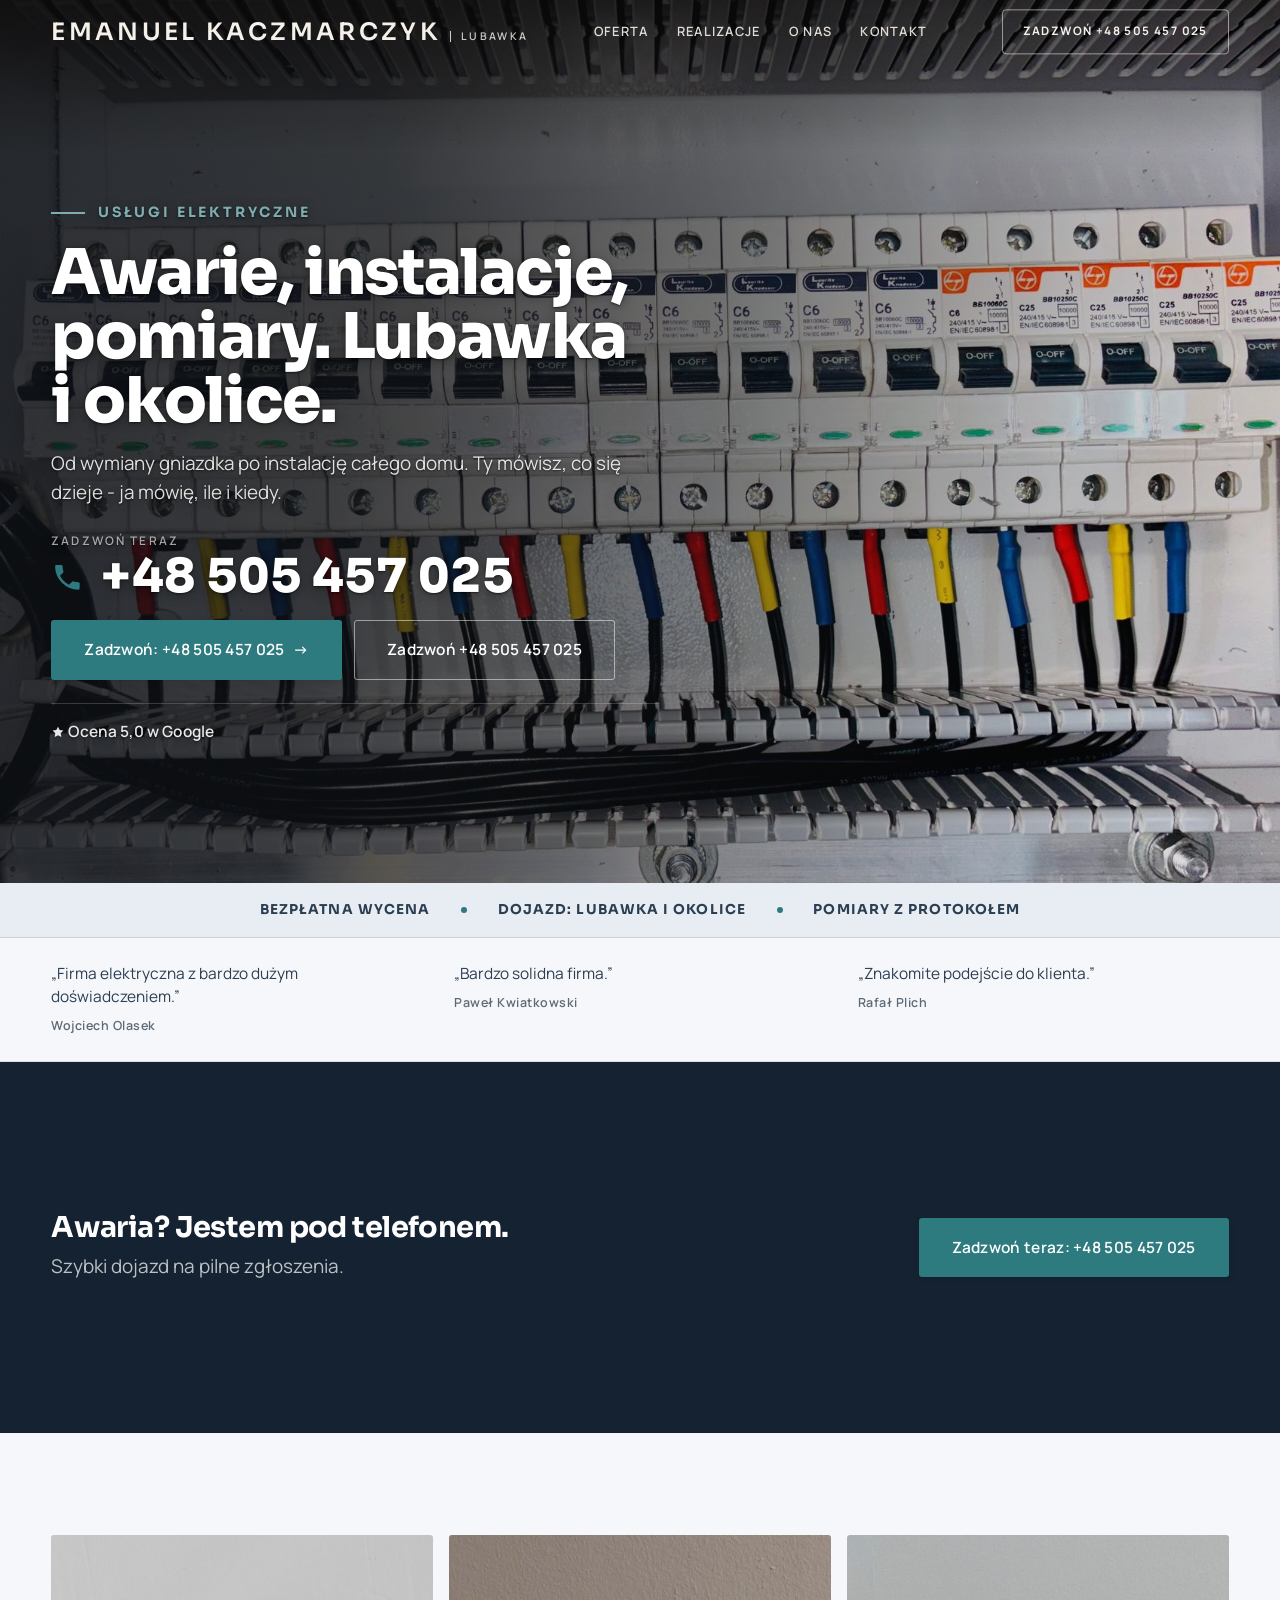
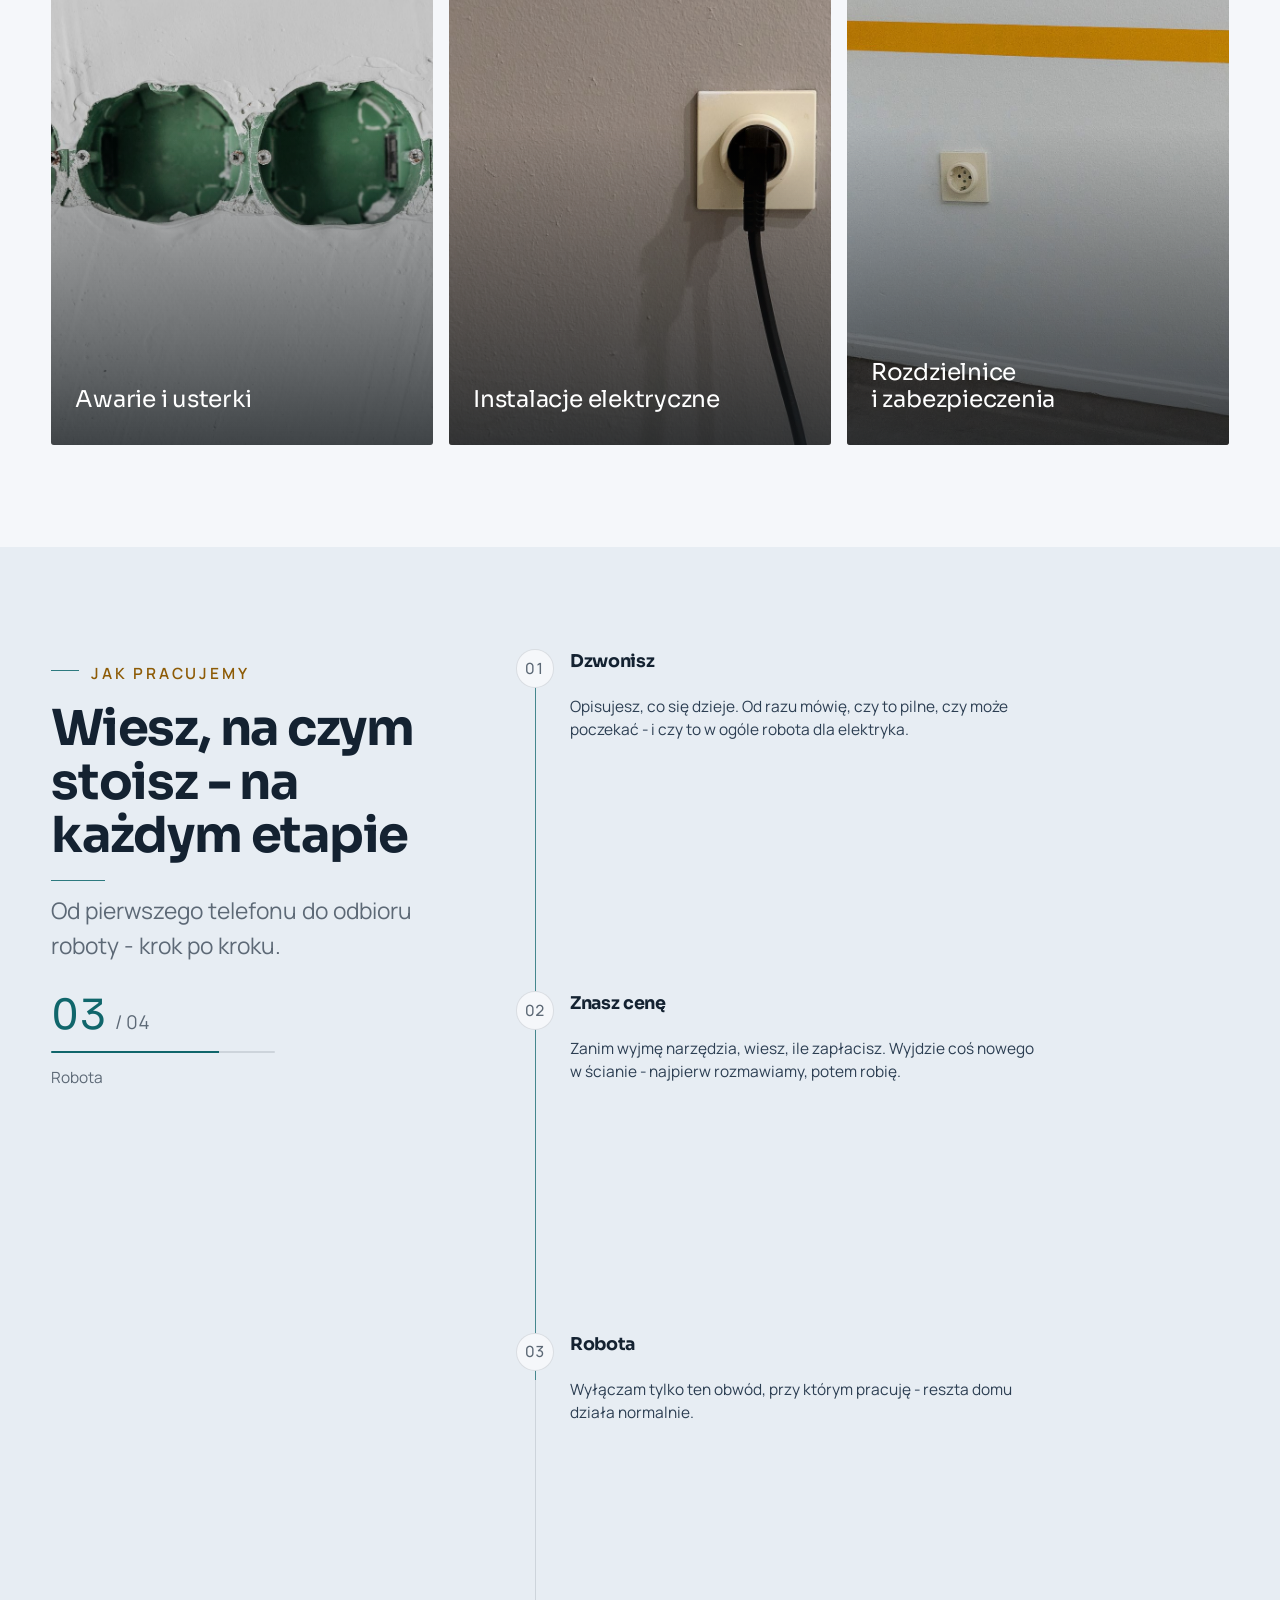
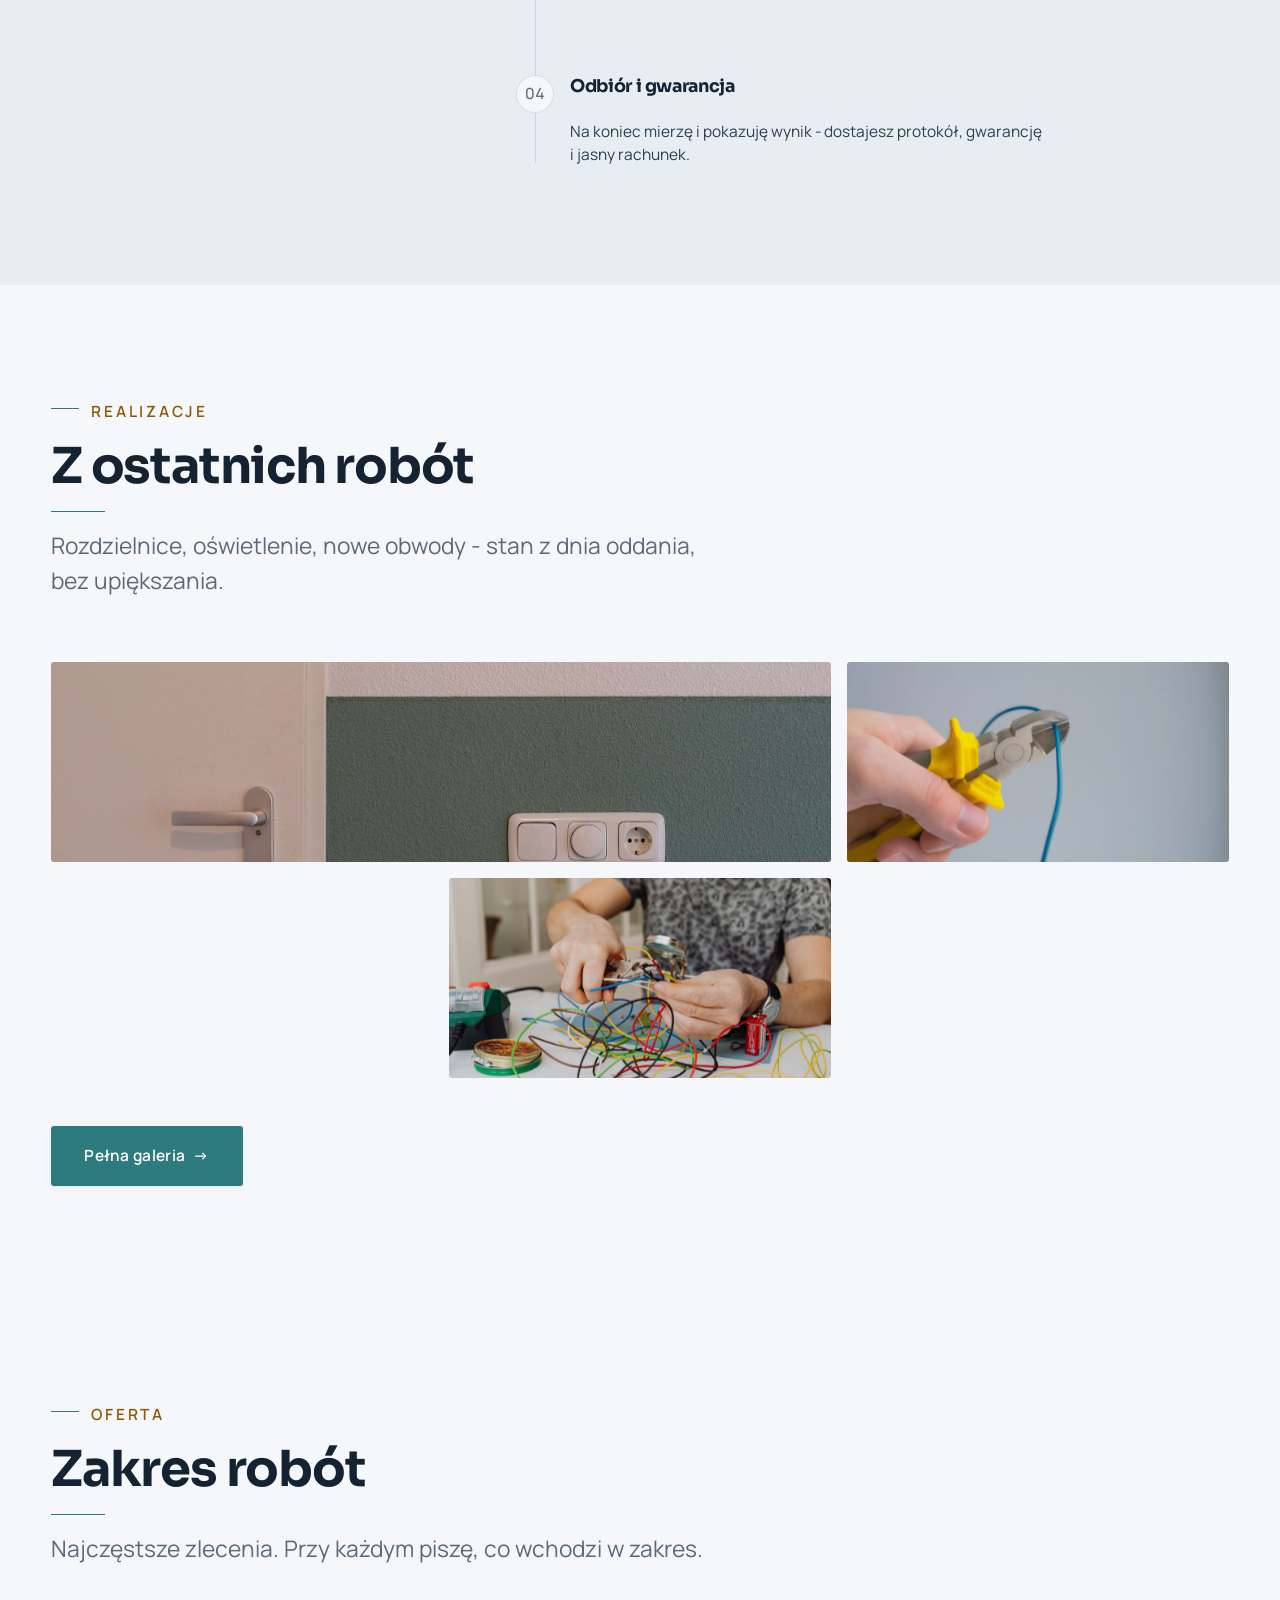
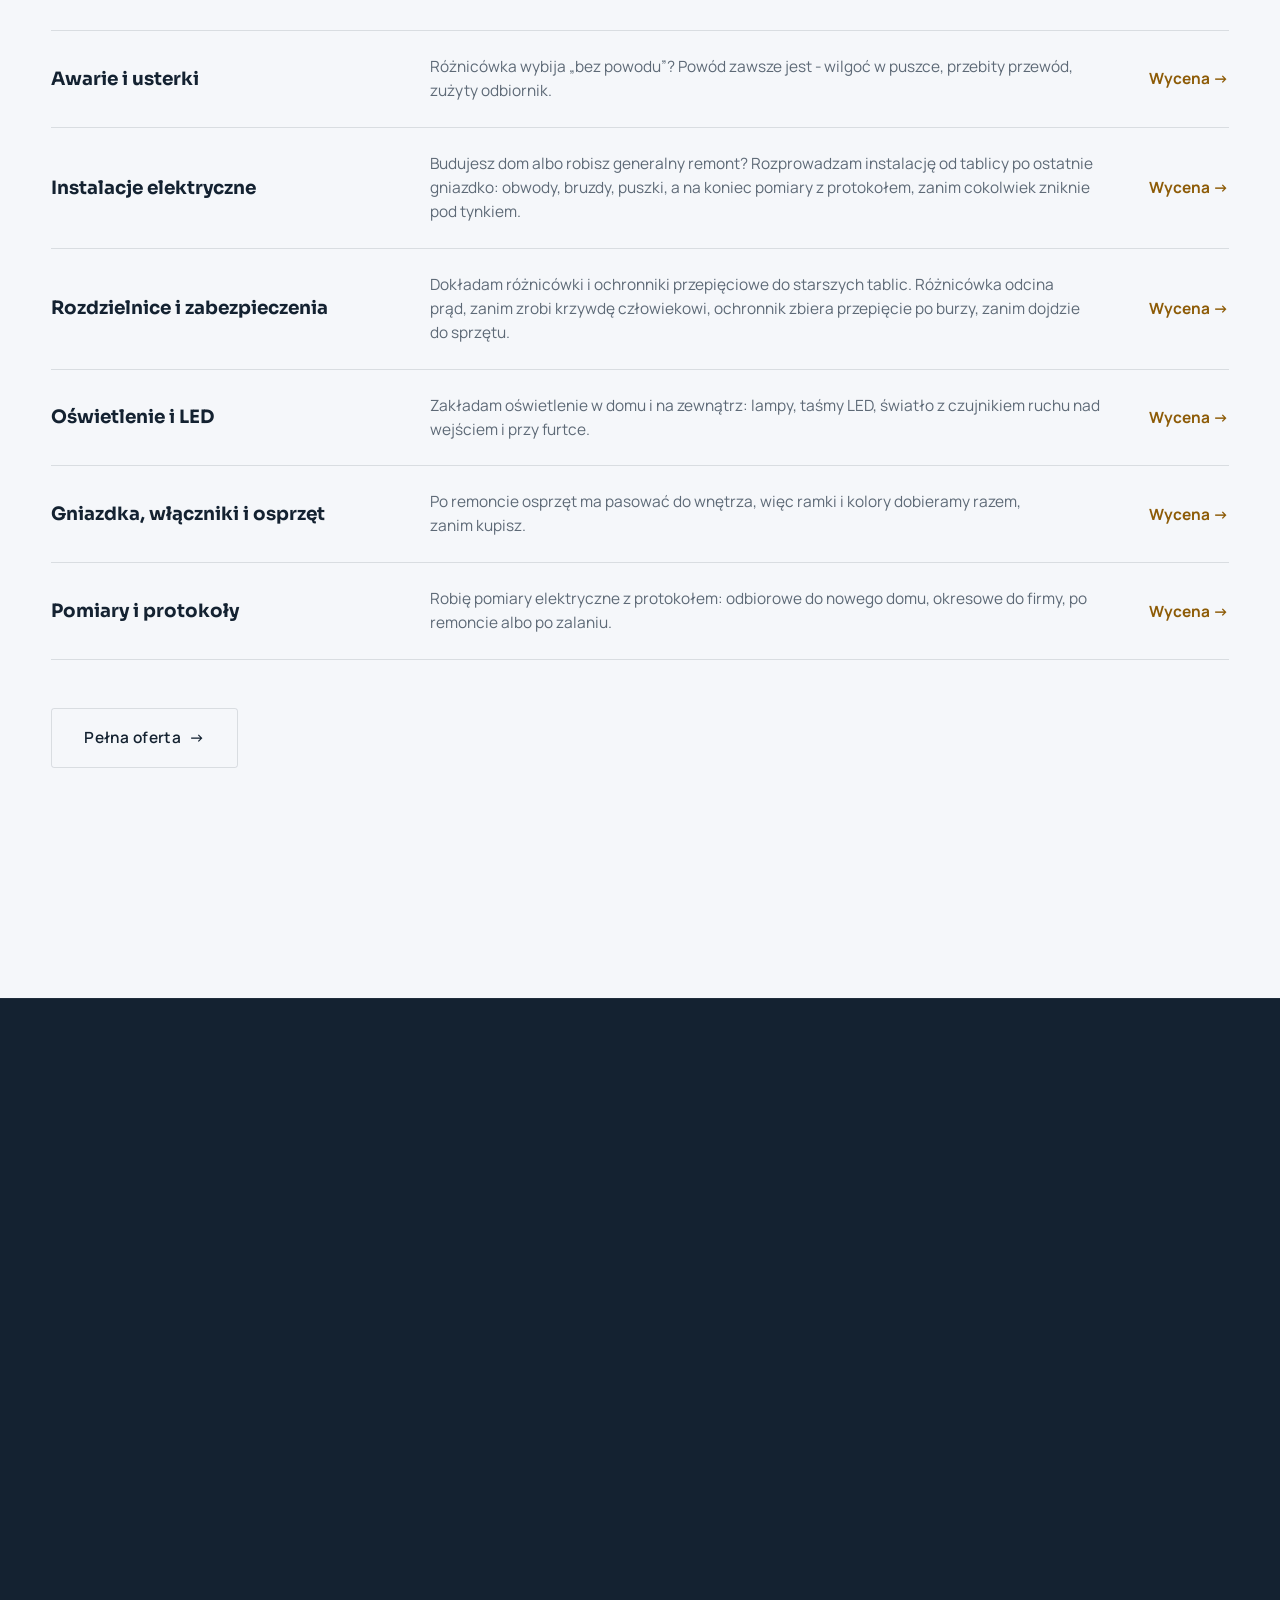
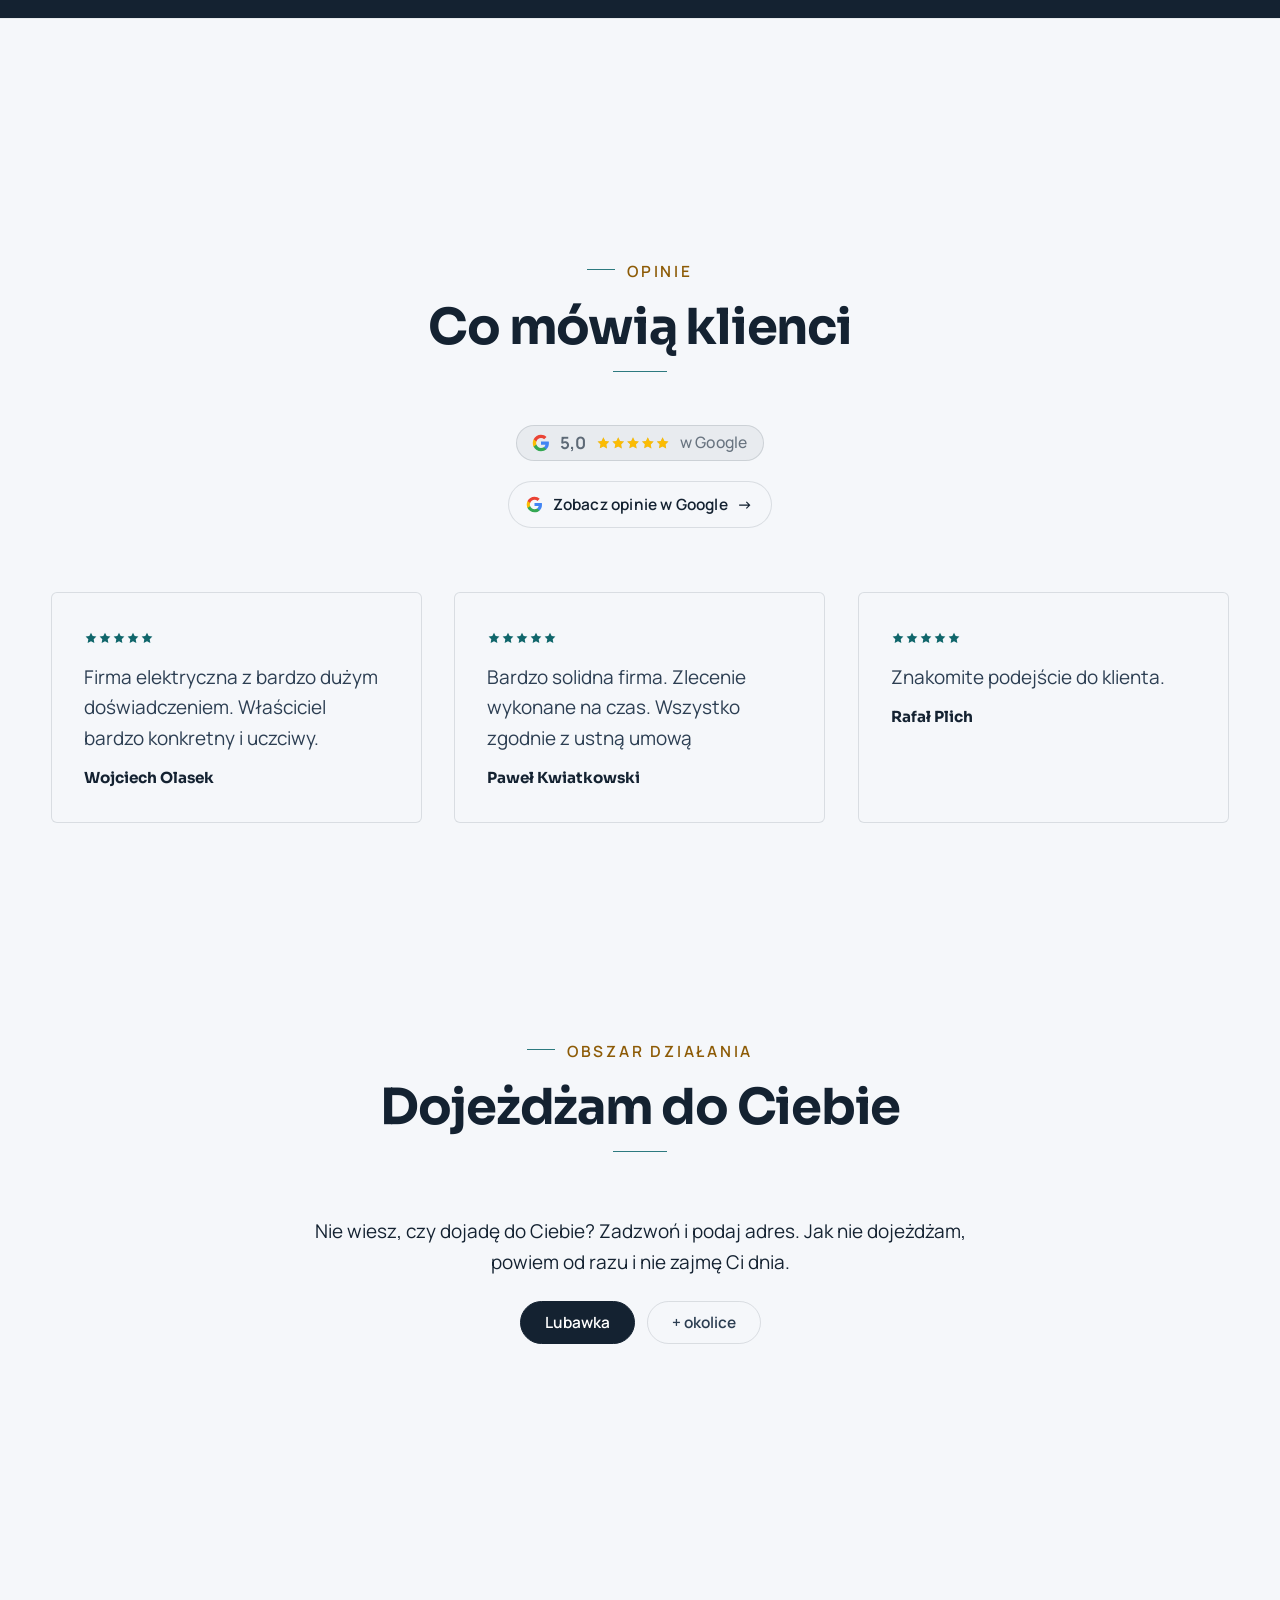
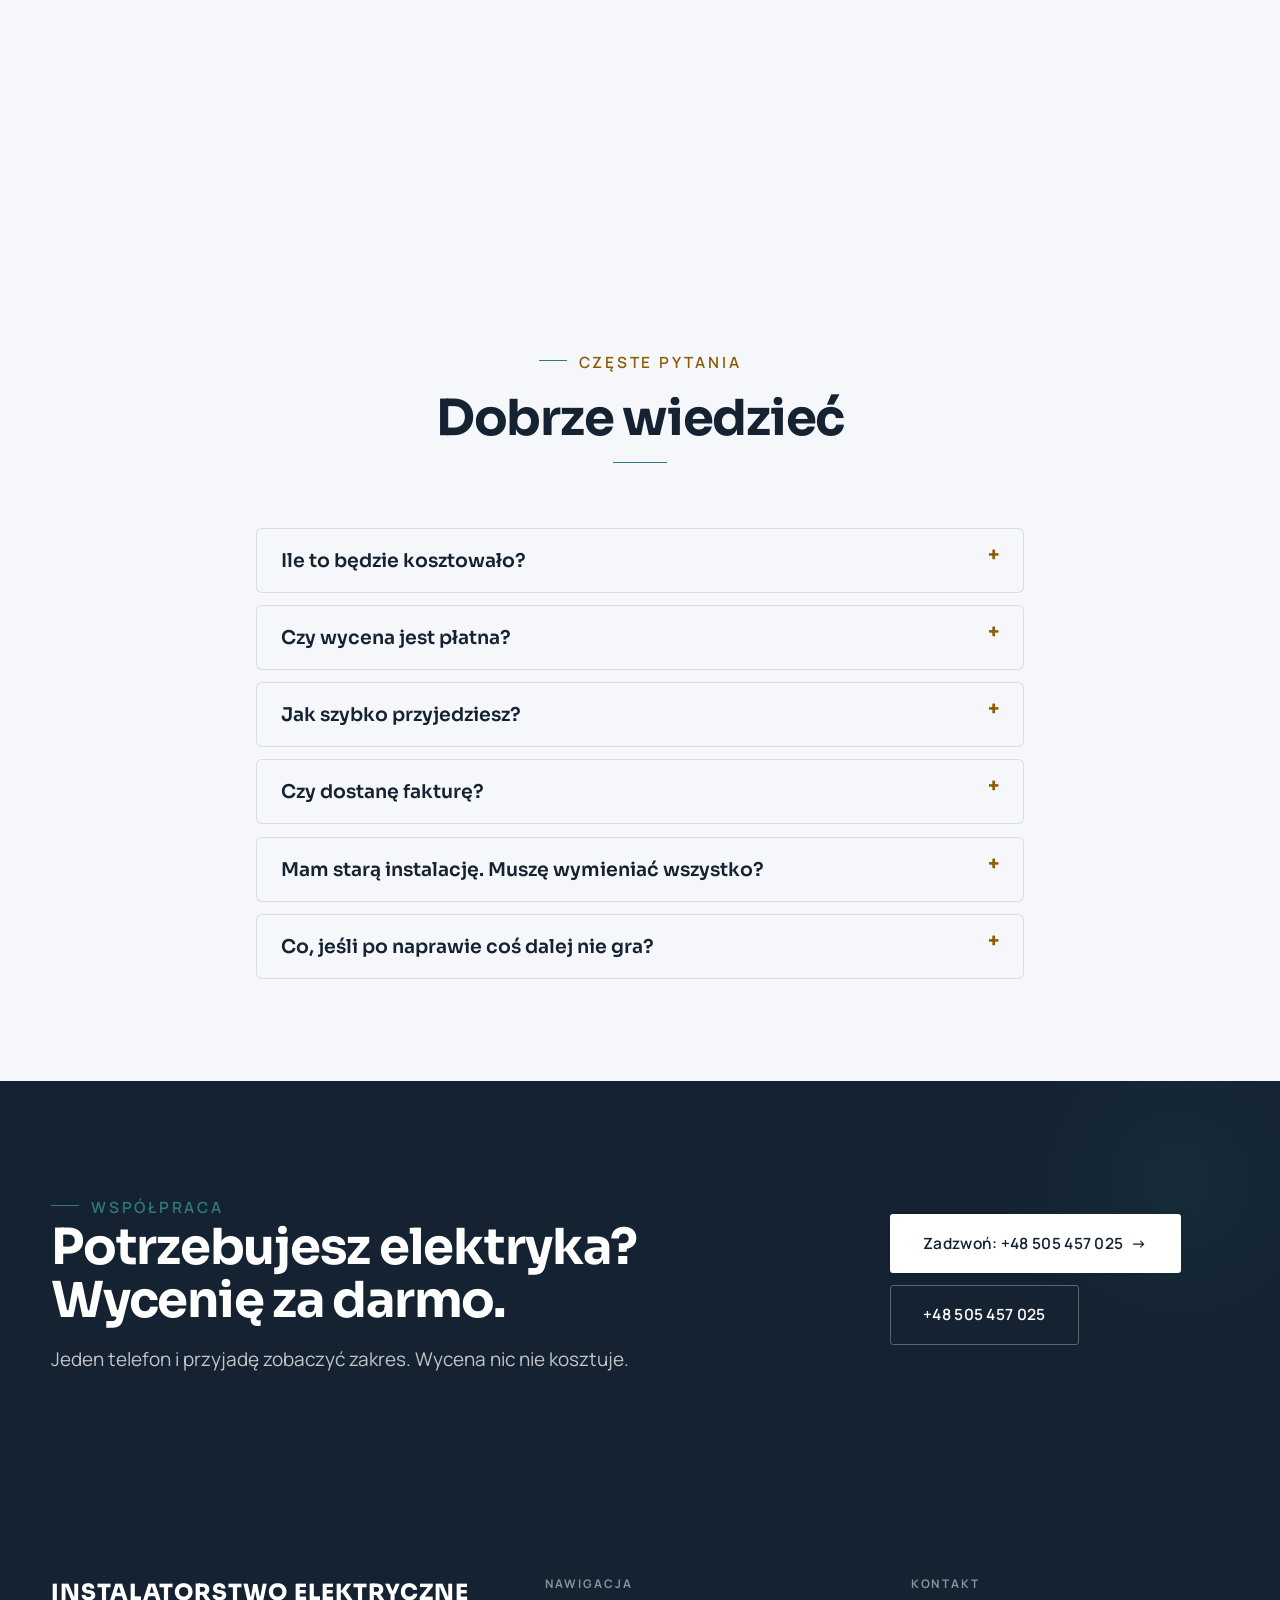
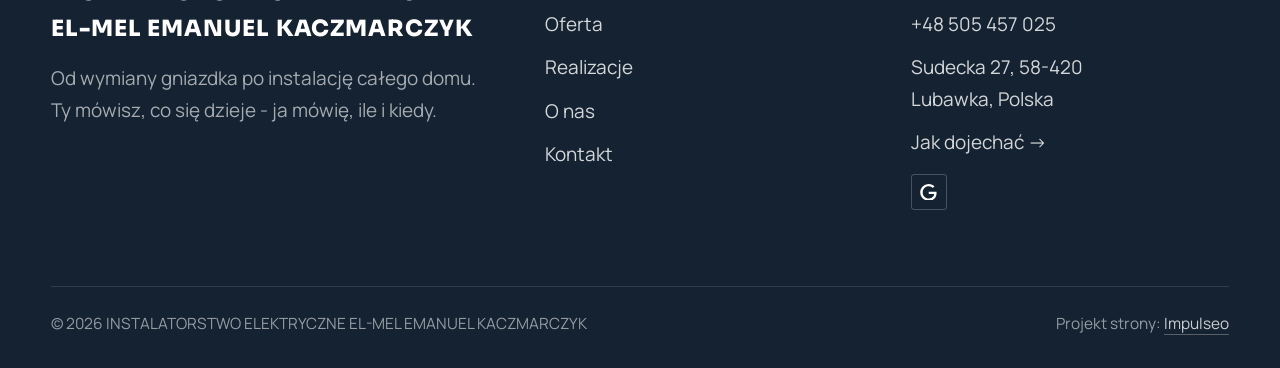
==== index.html @ 610c7b2d "Strona demo: instalatorstwo-elektryczne-el-mel-emanuel-kaczmarczyk" ====
<!DOCTYPE html>
<html lang="pl">
<head>
<meta charset="UTF-8">
<meta name="viewport" content="width=device-width, initial-scale=1.0">
<title>INSTALATORSTWO ELEKTRYCZNE EL-MEL EMANUEL KACZMARCZYK - elektryk z dojazdem</title>
<meta name="description" content="Elektryk w Lubawce z dojazdem. Awarie, instalacje, rozdzielnice, oświetlenie, pomiary z protokołem. Cenę znasz przed robotą. Zadzwoń: +48 505 457 025.">
<link rel="canonical" href="https://kris20032.github.io/instalatorstwo-elektryczne-el-mel-emanuel-kaczmarczyk/">
<meta name="robots" content="noindex, nofollow">
<meta property="og:type" content="website">
<meta property="og:locale" content="pl_PL">
<meta property="og:site_name" content="INSTALATORSTWO ELEKTRYCZNE EL-MEL EMANUEL KACZMARCZYK">
<meta property="og:title" content="INSTALATORSTWO ELEKTRYCZNE EL-MEL EMANUEL KACZMARCZYK - elektryk z dojazdem">
<meta property="og:description" content="Elektryk w Lubawce z dojazdem. Awarie, instalacje, rozdzielnice, oświetlenie, pomiary z protokołem. Cenę znasz przed robotą. Zadzwoń: +48 505 457 025.">
<meta property="og:url" content="https://kris20032.github.io/instalatorstwo-elektryczne-el-mel-emanuel-kaczmarczyk/">
<meta property="og:image" content="https://kris20032.github.io/instalatorstwo-elektryczne-el-mel-emanuel-kaczmarczyk/img/og.jpg">
<meta property="og:image:width" content="1200">
<meta property="og:image:height" content="630">
<meta name="twitter:card" content="summary_large_image">
<script type="application/ld+json">{"@context": "https://schema.org", "@type": "Electrician", "name": "INSTALATORSTWO ELEKTRYCZNE EL-MEL EMANUEL KACZMARCZYK", "url": "https://kris20032.github.io/instalatorstwo-elektryczne-el-mel-emanuel-kaczmarczyk/", "telephone": "+48505457025", "image": "https://kris20032.github.io/instalatorstwo-elektryczne-el-mel-emanuel-kaczmarczyk/img/og.jpg", "areaServed": "Lubawka", "sameAs": ["https://maps.google.com/?cid=8699255477340169884&g_mp=Cidnb29nbGUubWFwcy5wbGFjZXMudjEuUGxhY2VzLlNlYXJjaFRleHQQAhgEIAA"]}</script>
<link rel="preconnect" href="https://fonts.googleapis.com">
<link rel="preconnect" href="https://fonts.gstatic.com" crossorigin>
<link href="https://fonts.googleapis.com/css2?family=Sora:wght@600;700;800&family=Manrope:wght@400;500;600&display=swap" rel="stylesheet">
<link rel="stylesheet" href="assets/styles.css?v=7010539a">
</head>
<body>

<header class="nav">
  <div class="wrap nav-inner">
    <a class="brand" href="index.html"><span class="name">EMANUEL KACZMARCZYK</span><span class="sub">Lubawka</span></a>
    <nav class="nav-links">
      <a href="oferta.html">Oferta</a>
      <a href="realizacje.html">Realizacje</a>
      <a href="o-nas.html">O nas</a>
      <a href="kontakt.html">Kontakt</a>
      <a href="tel:+48505457025" class="btn btn-accent">Zadzwoń +48 505 457 025</a>
    </nav>
    <button class="nav-toggle" aria-label="Menu"><span></span><span></span><span></span></button>
  </div>
</header>

<main>
<section class="hero-fach">
  <img class="hf-photo" src="img/hero.jpg" fetchpriority="high" data-rotate="img/g15.jpg|img/g14.jpg" alt="INSTALATORSTWO ELEKTRYCZNE EL-MEL EMANUEL KACZMARCZYK" width="1880" height="1251">
  <div class="hf-panel">
    <div class="hf-inner">
      <span class="hf-kicker">Usługi elektryczne</span>
      <h1 class="hf-title">Awarie, instalacje, pomiary. Lubawka i okolice. <em></em></h1>
      <p class="hf-lead">Od wymiany gniazdka po instalację całego domu. Ty mówisz, co się dzieje - ja mówię, ile i kiedy.</p>
      <a class="hf-phone" href="tel:+48505457025"><span class="hf-phone-lab">Zadzwoń teraz</span><span class="hf-phone-num"><svg class="ico-tel" width="16" height="16" viewBox="0 0 24 24" fill="none" aria-hidden="true"><path d="M6.6 10.8a15.5 15.5 0 0 0 6.6 6.6l2.2-2.2a1 1 0 0 1 1-.24 11.4 11.4 0 0 0 3.6.58 1 1 0 0 1 1 1V20a1 1 0 0 1-1 1A17 17 0 0 1 3 4a1 1 0 0 1 1-1h3.5a1 1 0 0 1 1 1c0 1.25.2 2.46.58 3.6a1 1 0 0 1-.25 1l-2.23 2.2Z" fill="currentColor"/></svg> +48 505 457 025</span></a>
      <div class="hf-actions">
        <a href="kontakt.html" class="btn btn-accent">Zadzwoń: +48 505 457 025 <span class="arr">→</span></a>
        <a href="tel:+48505457025" class="btn btn-ghost hf-ghost">Zadzwoń +48 505 457 025</a>
      </div>
      <div class="hf-trust"><svg class="ico-star" width="14" height="14" viewBox="0 0 24 24" style="vertical-align:-2px" aria-hidden="true"><path d="M12 2.8l2.85 5.8 6.4.93-4.63 4.5 1.1 6.37L12 17.4l-5.72 3 1.1-6.37-4.63-4.5 6.4-.93L12 2.8Z" fill="currentColor"/></svg> Ocena 5,0 w Google</div>
    </div>
  </div>
</section>
<section class="fach-promise">
  <div class="wrap">
    <ul class="fp-row reveal"><li>Bezpłatna wycena</li><li>Dojazd: Lubawka i okolice</li><li>Pomiary z protokołem</li></ul>
  </div>
</section>
<section class="opinie-mini" aria-label="Opinie klientów">
  <div class="wrap">
    <div class="om-row">
      <div class="om-item reveal"><blockquote>„Firma elektryczna z bardzo dużym doświadczeniem.”</blockquote><span class="om-autor">Wojciech Olasek</span></div>
      <div class="om-item reveal"><blockquote>„Bardzo solidna firma.”</blockquote><span class="om-autor">Paweł Kwiatkowski</span></div>
      <div class="om-item reveal"><blockquote>„Znakomite podejście do klienta.”</blockquote><span class="om-autor">Rafał Plich</span></div>
    </div>
  </div>
</section>
<section class="awaria">
  <div class="wrap">
      <div class="reveal">
        <h3>Awaria? Jestem pod telefonem.</h3>
        <p>Szybki dojazd na pilne zgłoszenia.</p>
      </div>
      <a class="btn btn-accent" href="tel:+48505457025">Zadzwoń teraz: +48 505 457 025</a>
  </div>
</section>
<section class="gateways-band">
  <div class="wrap">
    <div class="gateways">
      <a href="oferta.html" class="gateway reveal"><img src="img/g1.jpg" alt="Awarie i usterki" loading="lazy" width="1880" height="1255" decoding="async"><span class="g-ttl">Awarie i usterki</span></a>
      <a href="oferta.html" class="gateway reveal"><img src="img/g2.jpg" alt="Instalacje elektryczne" loading="lazy" width="1880" height="1255" decoding="async"><span class="g-ttl">Instalacje elektryczne</span></a>
      <a href="oferta.html" class="gateway reveal"><img src="img/g3.jpg" alt="Rozdzielnice i zabezpieczenia" loading="lazy" width="1880" height="1255" decoding="async"><span class="g-ttl">Rozdzielnice i zabezpieczenia</span></a>
    </div>
  </div>
</section>
<section class="proces proces-os fachowcy">
  <div class="wrap proc-grid">
    <div class="proc-side">
      <div class="head reveal">
        <span class="eyebrow">Jak pracujemy</span>
        <h2>Wiesz, na czym stoisz - na każdym etapie</h2>
        <p>Od pierwszego telefonu do odbioru roboty - krok po kroku.</p>
      </div>
      <div class="proc-count" aria-hidden="true"><span class="pc-cur">01</span><span class="pc-all">/ 04</span></div>
      <div class="proc-bar" aria-hidden="true"><i></i></div>
      <p class="proc-now" aria-hidden="true">Dzwonisz</p>
    </div>
    <ol class="proces-line">
      <li class="reveal"><span class="pno">01</span><h3>Dzwonisz</h3><p>Opisujesz, co się dzieje. Od razu mówię, czy to pilne, czy może poczekać - i czy to w ogóle robota dla elektryka.</p></li>
      <li class="reveal"><span class="pno">02</span><h3>Znasz cenę</h3><p>Zanim wyjmę narzędzia, wiesz, ile zapłacisz. Wyjdzie coś nowego w ścianie - najpierw rozmawiamy, potem robię.</p></li>
      <li class="reveal"><span class="pno">03</span><h3>Robota</h3><p>Wyłączam tylko ten obwód, przy którym pracuję - reszta domu działa normalnie.</p></li>
      <li class="reveal"><span class="pno">04</span><h3>Odbiór i gwarancja</h3><p>Na koniec mierzę i pokazuję wynik - dostajesz protokół, gwarancję i jasny rachunek.</p></li>
    </ol>
  </div>
</section>
<section>
  <div class="wrap">
    <div class="head reveal">
      <span class="eyebrow">Realizacje</span>
      <h2>Z ostatnich robót</h2>
      <p>Rozdzielnice, oświetlenie, nowe obwody - stan z dnia oddania, bez upiększania.</p>
    </div>
    <div class="gallery">
      <div class="tile t-two3 reveal"><img src="img/g4.jpg" alt="INSTALATORSTWO ELEKTRYCZNE EL-MEL EMANUEL KACZMARCZYK" loading="lazy" width="1880" height="1255" decoding="async"></div>
      <div class="tile t-third reveal"><img src="img/g5.jpg" alt="INSTALATORSTWO ELEKTRYCZNE EL-MEL EMANUEL KACZMARCZYK" loading="lazy" width="1880" height="1253" decoding="async"></div>
      <div class="tile t-third reveal"><img src="img/g6.jpg" alt="INSTALATORSTWO ELEKTRYCZNE EL-MEL EMANUEL KACZMARCZYK" loading="lazy" width="1731" height="1300" decoding="async"></div>
      <div class="tile t-third reveal"><img src="img/g7.jpg" alt="INSTALATORSTWO ELEKTRYCZNE EL-MEL EMANUEL KACZMARCZYK" loading="lazy" width="1880" height="1253" decoding="async"></div>
      <div class="tile t-third reveal"><img src="img/g8.jpg" alt="INSTALATORSTWO ELEKTRYCZNE EL-MEL EMANUEL KACZMARCZYK" loading="lazy" width="1880" height="1357" decoding="async"></div>
    </div>
    <div style="margin-top:var(--space-7)" class="reveal"><a href="realizacje.html" class="btn btn-accent">Pełna galeria <span class="arr">→</span></a></div>
  </div>
</section>
<section class="fach-uslugi">
  <div class="wrap">
    <div class="head reveal">
      <span class="eyebrow">Oferta</span>
      <h2>Zakres robót</h2>
      <p>Najczęstsze zlecenia. Przy każdym piszę, co wchodzi w zakres.</p>
    </div>
    <ul class="fu-list">
      <li class="fu-row reveal"><div class="fu-name">Awarie i usterki</div><div class="fu-desc">Różnicówka wybija „bez powodu”? Powód zawsze jest - wilgoć w puszce, przebity przewód, zużyty odbiornik.</div><a class="fu-cta" href="kontakt.html">Wycena <span class="arr">→</span></a></li>
      <li class="fu-row reveal"><div class="fu-name">Instalacje elektryczne</div><div class="fu-desc">Budujesz dom albo robisz generalny remont? Rozprowadzam instalację od tablicy po ostatnie gniazdko: obwody, bruzdy, puszki, a na koniec pomiary z protokołem, zanim cokolwiek zniknie pod tynkiem.</div><a class="fu-cta" href="kontakt.html">Wycena <span class="arr">→</span></a></li>
      <li class="fu-row reveal"><div class="fu-name">Rozdzielnice i zabezpieczenia</div><div class="fu-desc">Dokładam różnicówki i ochronniki przepięciowe do starszych tablic. Różnicówka odcina prąd, zanim zrobi krzywdę człowiekowi, ochronnik zbiera przepięcie po burzy, zanim dojdzie do sprzętu.</div><a class="fu-cta" href="kontakt.html">Wycena <span class="arr">→</span></a></li>
      <li class="fu-row reveal"><div class="fu-name">Oświetlenie i LED</div><div class="fu-desc">Zakładam oświetlenie w domu i na zewnątrz: lampy, taśmy LED, światło z czujnikiem ruchu nad wejściem i przy furtce.</div><a class="fu-cta" href="kontakt.html">Wycena <span class="arr">→</span></a></li>
      <li class="fu-row reveal"><div class="fu-name">Gniazdka, włączniki i osprzęt</div><div class="fu-desc">Po remoncie osprzęt ma pasować do wnętrza, więc ramki i kolory dobieramy razem, zanim kupisz.</div><a class="fu-cta" href="kontakt.html">Wycena <span class="arr">→</span></a></li>
      <li class="fu-row reveal"><div class="fu-name">Pomiary i protokoły</div><div class="fu-desc">Robię pomiary elektryczne z protokołem: odbiorowe do nowego domu, okresowe do firmy, po remoncie albo po zalaniu.</div><a class="fu-cta" href="kontakt.html">Wycena <span class="arr">→</span></a></li>
    </ul>
    <div style="margin-top:var(--space-7)" class="reveal"><a href="oferta.html" class="btn btn-ghost">Pełna oferta <span class="arr">→</span></a></div>
  </div>
</section>
<section class="stopklatka" aria-hidden="true">
  <div class="stk-bg" style="background-image:url(img/g9.jpg)"></div>
</section>
<section class="opinie">
  <div class="wrap">
    <div class="head center reveal">
      <span class="eyebrow">Opinie</span>
      <h2>Co mówią klienci</h2>
    </div>
    <p class="op-meta reveal"><span class="g-badge"><svg class="gb-ico" viewBox="0 0 24 24" width="18" height="18" aria-hidden="true"><path fill="#4285F4" d="M22.56 12.25c0-.78-.07-1.53-.2-2.25H12v4.26h5.92c-.26 1.37-1.04 2.53-2.21 3.31v2.77h3.57c2.08-1.92 3.28-4.74 3.28-8.09z"/><path fill="#34A853" d="M12 23c2.97 0 5.46-.98 7.28-2.66l-3.57-2.77c-.98.66-2.23 1.06-3.71 1.06-2.86 0-5.29-1.93-6.16-4.53H2.18v2.84C3.99 20.53 7.7 23 12 23z"/><path fill="#FBBC05" d="M5.84 14.09c-.22-.66-.35-1.36-.35-2.09s.13-1.43.35-2.09V7.07H2.18C1.43 8.55 1 10.22 1 12s.43 3.45 1.18 4.93l2.85-2.22.81-.62z"/><path fill="#EA4335" d="M12 5.38c1.62 0 3.06.56 4.21 1.64l3.15-3.15C17.45 2.09 14.97 1 12 1 7.7 1 3.99 3.47 2.18 7.07l3.66 2.84c.87-2.6 3.3-4.53 6.16-4.53z"/></svg><b class="gb-ocena">5,0</b><svg class="gb-stars" viewBox="0 0 90 18" width="74" height="14.8" aria-hidden="true"><g fill="currentColor" opacity=".26"><path transform="translate(0,0)" d="M9 1.6l2.2 4.46 4.92.72-3.56 3.47.84 4.9L9 12.74l-4.4 2.31.84-4.9L1.88 6.68l4.92-.72L9 1.6Z"/><path transform="translate(18,0)" d="M9 1.6l2.2 4.46 4.92.72-3.56 3.47.84 4.9L9 12.74l-4.4 2.31.84-4.9L1.88 6.68l4.92-.72L9 1.6Z"/><path transform="translate(36,0)" d="M9 1.6l2.2 4.46 4.92.72-3.56 3.47.84 4.9L9 12.74l-4.4 2.31.84-4.9L1.88 6.68l4.92-.72L9 1.6Z"/><path transform="translate(54,0)" d="M9 1.6l2.2 4.46 4.92.72-3.56 3.47.84 4.9L9 12.74l-4.4 2.31.84-4.9L1.88 6.68l4.92-.72L9 1.6Z"/><path transform="translate(72,0)" d="M9 1.6l2.2 4.46 4.92.72-3.56 3.47.84 4.9L9 12.74l-4.4 2.31.84-4.9L1.88 6.68l4.92-.72L9 1.6Z"/></g><clipPath id="gs1000"><rect x="0" y="0" width="90.0" height="18"/></clipPath><g fill="#FBBC04" clip-path="url(#gs1000)"><path transform="translate(0,0)" d="M9 1.6l2.2 4.46 4.92.72-3.56 3.47.84 4.9L9 12.74l-4.4 2.31.84-4.9L1.88 6.68l4.92-.72L9 1.6Z"/><path transform="translate(18,0)" d="M9 1.6l2.2 4.46 4.92.72-3.56 3.47.84 4.9L9 12.74l-4.4 2.31.84-4.9L1.88 6.68l4.92-.72L9 1.6Z"/><path transform="translate(36,0)" d="M9 1.6l2.2 4.46 4.92.72-3.56 3.47.84 4.9L9 12.74l-4.4 2.31.84-4.9L1.88 6.68l4.92-.72L9 1.6Z"/><path transform="translate(54,0)" d="M9 1.6l2.2 4.46 4.92.72-3.56 3.47.84 4.9L9 12.74l-4.4 2.31.84-4.9L1.88 6.68l4.92-.72L9 1.6Z"/><path transform="translate(72,0)" d="M9 1.6l2.2 4.46 4.92.72-3.56 3.47.84 4.9L9 12.74l-4.4 2.31.84-4.9L1.88 6.68l4.92-.72L9 1.6Z"/></g></svg><span class="gb-txt">w Google</span></span></p>
    <p class="op-meta reveal"><a class="op-google" href="https://maps.google.com/?cid=8699255477340169884&amp;g_mp=Cidnb29nbGUubWFwcy5wbGFjZXMudjEuUGxhY2VzLlNlYXJjaFRleHQQAhgEIAA" target="_blank" rel="noopener"><svg class="op-g-ico" viewBox="0 0 24 24" width="17" height="17" aria-hidden="true"><path fill="#4285F4" d="M22.56 12.25c0-.78-.07-1.53-.2-2.25H12v4.26h5.92c-.26 1.37-1.04 2.53-2.21 3.31v2.77h3.57c2.08-1.92 3.28-4.74 3.28-8.09z"/><path fill="#34A853" d="M12 23c2.97 0 5.46-.98 7.28-2.66l-3.57-2.77c-.98.66-2.23 1.06-3.71 1.06-2.86 0-5.29-1.93-6.16-4.53H2.18v2.84C3.99 20.53 7.7 23 12 23z"/><path fill="#FBBC05" d="M5.84 14.09c-.22-.66-.35-1.36-.35-2.09s.13-1.43.35-2.09V7.07H2.18C1.43 8.55 1 10.22 1 12s.43 3.45 1.18 4.93l2.85-2.22.81-.62z"/><path fill="#EA4335" d="M12 5.38c1.62 0 3.06.56 4.21 1.64l3.15-3.15C17.45 2.09 14.97 1 12 1 7.7 1 3.99 3.47 2.18 7.07l3.66 2.84c.87-2.6 3.3-4.53 6.16-4.53z"/></svg><span>Zobacz opinie w Google</span><span class="arr">→</span></a></p>
    <div class="opinie-grid">
      <figure class="op-card reveal"><span class="op-star"><svg class="ico-star" width="14" height="14" viewBox="0 0 24 24" style="vertical-align:-2px" aria-hidden="true"><path d="M12 2.8l2.85 5.8 6.4.93-4.63 4.5 1.1 6.37L12 17.4l-5.72 3 1.1-6.37-4.63-4.5 6.4-.93L12 2.8Z" fill="currentColor"/></svg><svg class="ico-star" width="14" height="14" viewBox="0 0 24 24" style="vertical-align:-2px" aria-hidden="true"><path d="M12 2.8l2.85 5.8 6.4.93-4.63 4.5 1.1 6.37L12 17.4l-5.72 3 1.1-6.37-4.63-4.5 6.4-.93L12 2.8Z" fill="currentColor"/></svg><svg class="ico-star" width="14" height="14" viewBox="0 0 24 24" style="vertical-align:-2px" aria-hidden="true"><path d="M12 2.8l2.85 5.8 6.4.93-4.63 4.5 1.1 6.37L12 17.4l-5.72 3 1.1-6.37-4.63-4.5 6.4-.93L12 2.8Z" fill="currentColor"/></svg><svg class="ico-star" width="14" height="14" viewBox="0 0 24 24" style="vertical-align:-2px" aria-hidden="true"><path d="M12 2.8l2.85 5.8 6.4.93-4.63 4.5 1.1 6.37L12 17.4l-5.72 3 1.1-6.37-4.63-4.5 6.4-.93L12 2.8Z" fill="currentColor"/></svg><svg class="ico-star" width="14" height="14" viewBox="0 0 24 24" style="vertical-align:-2px" aria-hidden="true"><path d="M12 2.8l2.85 5.8 6.4.93-4.63 4.5 1.1 6.37L12 17.4l-5.72 3 1.1-6.37-4.63-4.5 6.4-.93L12 2.8Z" fill="currentColor"/></svg></span><blockquote>Firma elektryczna z bardzo dużym doświadczeniem. Właściciel bardzo konkretny i uczciwy.</blockquote><span class="op-autor">Wojciech Olasek</span></figure>
      <figure class="op-card reveal"><span class="op-star"><svg class="ico-star" width="14" height="14" viewBox="0 0 24 24" style="vertical-align:-2px" aria-hidden="true"><path d="M12 2.8l2.85 5.8 6.4.93-4.63 4.5 1.1 6.37L12 17.4l-5.72 3 1.1-6.37-4.63-4.5 6.4-.93L12 2.8Z" fill="currentColor"/></svg><svg class="ico-star" width="14" height="14" viewBox="0 0 24 24" style="vertical-align:-2px" aria-hidden="true"><path d="M12 2.8l2.85 5.8 6.4.93-4.63 4.5 1.1 6.37L12 17.4l-5.72 3 1.1-6.37-4.63-4.5 6.4-.93L12 2.8Z" fill="currentColor"/></svg><svg class="ico-star" width="14" height="14" viewBox="0 0 24 24" style="vertical-align:-2px" aria-hidden="true"><path d="M12 2.8l2.85 5.8 6.4.93-4.63 4.5 1.1 6.37L12 17.4l-5.72 3 1.1-6.37-4.63-4.5 6.4-.93L12 2.8Z" fill="currentColor"/></svg><svg class="ico-star" width="14" height="14" viewBox="0 0 24 24" style="vertical-align:-2px" aria-hidden="true"><path d="M12 2.8l2.85 5.8 6.4.93-4.63 4.5 1.1 6.37L12 17.4l-5.72 3 1.1-6.37-4.63-4.5 6.4-.93L12 2.8Z" fill="currentColor"/></svg><svg class="ico-star" width="14" height="14" viewBox="0 0 24 24" style="vertical-align:-2px" aria-hidden="true"><path d="M12 2.8l2.85 5.8 6.4.93-4.63 4.5 1.1 6.37L12 17.4l-5.72 3 1.1-6.37-4.63-4.5 6.4-.93L12 2.8Z" fill="currentColor"/></svg></span><blockquote>Bardzo solidna firma. Zlecenie wykonane na czas. Wszystko zgodnie z ustną umową</blockquote><span class="op-autor">Paweł Kwiatkowski</span></figure>
      <figure class="op-card reveal"><span class="op-star"><svg class="ico-star" width="14" height="14" viewBox="0 0 24 24" style="vertical-align:-2px" aria-hidden="true"><path d="M12 2.8l2.85 5.8 6.4.93-4.63 4.5 1.1 6.37L12 17.4l-5.72 3 1.1-6.37-4.63-4.5 6.4-.93L12 2.8Z" fill="currentColor"/></svg><svg class="ico-star" width="14" height="14" viewBox="0 0 24 24" style="vertical-align:-2px" aria-hidden="true"><path d="M12 2.8l2.85 5.8 6.4.93-4.63 4.5 1.1 6.37L12 17.4l-5.72 3 1.1-6.37-4.63-4.5 6.4-.93L12 2.8Z" fill="currentColor"/></svg><svg class="ico-star" width="14" height="14" viewBox="0 0 24 24" style="vertical-align:-2px" aria-hidden="true"><path d="M12 2.8l2.85 5.8 6.4.93-4.63 4.5 1.1 6.37L12 17.4l-5.72 3 1.1-6.37-4.63-4.5 6.4-.93L12 2.8Z" fill="currentColor"/></svg><svg class="ico-star" width="14" height="14" viewBox="0 0 24 24" style="vertical-align:-2px" aria-hidden="true"><path d="M12 2.8l2.85 5.8 6.4.93-4.63 4.5 1.1 6.37L12 17.4l-5.72 3 1.1-6.37-4.63-4.5 6.4-.93L12 2.8Z" fill="currentColor"/></svg><svg class="ico-star" width="14" height="14" viewBox="0 0 24 24" style="vertical-align:-2px" aria-hidden="true"><path d="M12 2.8l2.85 5.8 6.4.93-4.63 4.5 1.1 6.37L12 17.4l-5.72 3 1.1-6.37-4.63-4.5 6.4-.93L12 2.8Z" fill="currentColor"/></svg></span><blockquote>Znakomite podejście do klienta.</blockquote><span class="op-autor">Rafał Plich</span></figure>
    </div>
  </div>
</section>
<section class="obszar">
  <div class="wrap">
    <div class="head center reveal">
      <span class="eyebrow">Obszar działania</span>
      <h2>Dojeżdżam do Ciebie</h2>
    </div>
    <p class="obszar-txt reveal" style="text-align:center;max-width:60ch;margin:0 auto 1.4rem">Nie wiesz, czy dojadę do Ciebie? Zadzwoń i podaj adres. Jak nie dojeżdżam, powiem od razu i nie zajmę Ci dnia.</p>
    <ul class="obszar-list reveal"><li class="is-home">Lubawka</li><li>+ okolice</li></ul>
    <div class="obszar-mapa reveal" style="margin-top:var(--space-7)">
      <iframe title="Obszar działania - Lubawka i okolice" src="https://maps.google.com/maps?q=50.6954654%2C15.9940236&amp;z=11&amp;output=embed" loading="lazy" referrerpolicy="no-referrer-when-downgrade" style="width:100%;height:clamp(280px,38vh,420px);border:0;display:block;border-radius:var(--r-md)"></iframe>
    </div>
  </div>
</section>
<section class="faq-klinika">
  <div class="wrap">
    <div class="head center reveal">
      <span class="eyebrow">Częste pytania</span>
      <h2>Dobrze wiedzieć</h2>
    </div>
    <div class="faq-list">
      <details class="faq-item reveal"><summary>Ile to będzie kosztowało?</summary><p>Zależy, co się dzieje - dlatego wypytuję przez telefon i od razu podaję widełki. Ostateczną cenę ustalamy przy oględzinach, zanim zacznę.</p></details>
      <details class="faq-item reveal"><summary>Czy wycena jest płatna?</summary><p>Za obejrzenie i wycenę nie biorę pieniędzy. Płacisz za robotę, nie za rozmowę o niej.</p></details>
      <details class="faq-item reveal"><summary>Jak szybko przyjedziesz?</summary><p>Brak prądu w całym domu to pilny wyjazd - przestawiam grafik. Dołożenie gniazdka spokojnie poczeka na umówiony termin.</p></details>
      <details class="faq-item reveal"><summary>Czy dostanę fakturę?</summary><p>Tak, na firmę albo na osobę prywatną. Dokument dostajesz od razu - razem z protokołem, jeśli robiłem pomiary.</p></details>
      <details class="faq-item reveal"><summary>Mam starą instalację. Muszę wymieniać wszystko?</summary><p>Niekoniecznie. Najpierw pomiary - one pokazują, co naprawdę jest groźne, a co jeszcze posłuży. Czasem wystarczy nowa tablica i osobny obwód do kuchni, a reszta może poczekać do remontu.</p></details>
      <details class="faq-item reveal"><summary>Co, jeśli po naprawie coś dalej nie gra?</summary><p>Wracam i mierzę jeszcze raz. Moja wina - poprawiam za darmo; wyszło coś nowego - mówię wprost, co i za ile.</p></details>
    </div>
  </div>
</section>
<section class="cta">
  <div class="wrap">
    <div class="reveal">
      <span class="eyebrow">Współpraca</span>
      <h2>Potrzebujesz elektryka? Wycenię za darmo.</h2>
      <p>Jeden telefon i przyjadę zobaczyć zakres. Wycena nic nie kosztuje.</p>
    </div>
    <div class="cta-actions reveal">
      <a href="kontakt.html" class="btn btn-light">Zadzwoń: +48 505 457 025 <span class="arr">→</span></a>
      <a href="tel:+48505457025" class="btn btn-ghost btn-ghost-cta">+48 505 457 025</a>
    </div>
  </div>
</section>
</main>

<footer>
  <div class="wrap">
    <div class="foot-grid">
      <div class="foot-brand">
        <div class="name">INSTALATORSTWO ELEKTRYCZNE EL-MEL EMANUEL KACZMARCZYK</div>
        <p>Od wymiany gniazdka po instalację całego domu. Ty mówisz, co się dzieje - ja mówię, ile i kiedy.</p>
      </div>
      <div class="foot-col">
        <h4>Nawigacja</h4>
        <a href="oferta.html">Oferta</a>
        <a href="realizacje.html">Realizacje</a>
        <a href="o-nas.html">O nas</a>
        <a href="kontakt.html">Kontakt</a>
      </div>
      <div class="foot-col">
        <h4>Kontakt</h4>
        <a href="tel:+48505457025">+48 505 457 025</a>
        <p>Sudecka 27, 58-420 Lubawka, Polska</p>
        <a href="https://maps.google.com/?cid=8699255477340169884&g_mp=Cidnb29nbGUubWFwcy5wbGFjZXMudjEuUGxhY2VzLlNlYXJjaFRleHQQAhgEIAA" target="_blank" rel="noopener">Jak dojechać →</a>
      <div class="foot-soc">
        <a class="soc" href="https://maps.google.com/?cid=8699255477340169884&g_mp=Cidnb29nbGUubWFwcy5wbGFjZXMudjEuUGxhY2VzLlNlYXJjaFRleHQQAhgEIAA" target="_blank" rel="noopener" aria-label="Google - INSTALATORSTWO ELEKTRYCZNE EL-MEL EMANUEL KACZMARCZYK"><svg viewBox="0 0 24 24" aria-hidden="true" focusable="false"><path d="M12.48 10.92v3.28h7.84c-.24 1.84-.853 3.187-1.787 4.133-1.147 1.147-2.933 2.4-6.053 2.4-4.827 0-8.6-3.893-8.6-8.72s3.773-8.72 8.6-8.72c2.6 0 4.507 1.027 5.907 2.347l2.307-2.307C18.747 1.44 16.133 0 12.48 0 5.867 0 .307 5.387.307 12s5.56 12 12.173 12c3.573 0 6.267-1.173 8.373-3.36 2.16-2.16 2.84-5.213 2.84-7.667 0-.76-.053-1.467-.173-2.053H12.48z" fill="currentColor"/></svg></a>
      </div>
      </div>
    </div>
    <div class="foot-bot">
      <span>© 2026 INSTALATORSTWO ELEKTRYCZNE EL-MEL EMANUEL KACZMARCZYK</span>
      <span>Projekt strony: <a class="foot-credit" href="https://impulseo.pl" target="_blank" rel="noopener">Impulseo</a></span>
    </div>
  </div>
</footer>
<div class="sticky-call"><a class="sc-call" href="tel:+48505457025"><svg class="ico-tel" width="16" height="16" viewBox="0 0 24 24" fill="none" aria-hidden="true"><path d="M6.6 10.8a15.5 15.5 0 0 0 6.6 6.6l2.2-2.2a1 1 0 0 1 1-.24 11.4 11.4 0 0 0 3.6.58 1 1 0 0 1 1 1V20a1 1 0 0 1-1 1A17 17 0 0 1 3 4a1 1 0 0 1 1-1h3.5a1 1 0 0 1 1 1c0 1.25.2 2.46.58 3.6a1 1 0 0 1-.25 1l-2.23 2.2Z" fill="currentColor"/></svg> Zadzwoń</a><a class="sc-quote" href="kontakt.html">Zadzwoń: +48 505 457 025</a></div>
<div class="demo-wazne" data-do="2026-12-01" data-cykl="3" hidden><svg class="dw-ico" width="13" height="13" viewBox="0 0 24 24" fill="none" aria-hidden="true"><circle cx="12" cy="12" r="8.6" stroke="currentColor" stroke-width="1.8"/><path d="M12 7.2V12l3.3 2" stroke="currentColor" stroke-width="1.8" stroke-linecap="round"/></svg><span class="dw-txt"></span></div>

<script src="assets/main.js"></script>
</body>
</html>
---- assets/styles.css ----
/* ============================================================
   STOLBASZ — premium, architektoniczny B2B fit-out
   Jasna paleta, zero brązu. System wg premium-web-craft.
   Projekt strony: Impulseo (impulseo.pl)
   ============================================================ */

:root{
  /* PALETA — jasna, architektoniczna, chłodna */
  --paper:#f5f7fa;          /* główne tło */
  --paper-2:#e7edf3;        /* sekcje alternatywne (chłodny jasny szary) */
  --paper-3:#e7edf3;        /* delikatne wypełnienia */
  --ink:#142231;            /* tekst główny — chłodny grafit */
  --ink-soft:#2c3e52;       /* nagłówki drugorzędne */
  --muted:#697785;          /* tekst poboczny */
  --line:rgba(20,34,49,.12);/* hairline */
  --accent:#e8a00c;         /* stonowany petrol-slate — jedyny akcent */
  --accent-d:#c47f06;
  --accent-soft:rgba(232,160,12,.10);
  --dark:#142231;           /* sekcje ciemne (stopka/CTA) */

  /* HOVER ZDJĘĆ — JEDEN standard dla całego silnika (decyzja K. 04.08.2026, artefakt z wariantami).
     AKTUALNE (K.+Szymon 09.08.2026, wybór z artefaktu 6 wariantów): zoom 1.05 przy 1.4s -
     przy tak długim czasie mocniejszy kadr NIE skacze, tylko „oddycha". Poprzedni standard
     (1.02 / .55s z 04.08) odbierany jako dynamiczny i szybki.
     Spoczynek lekko przygaszony, ale TYLKO tam, gdzie jest mysz (@media hover:hover) —
     na telefonie zdjęcia zostają w pełnej jasności. */
  --img-zoom:1.05;                   /* K.+Szymon 09.08: wariant F z artefaktu porównawczego */
  --img-rest:brightness(.95) saturate(.99);
  --img-hot:brightness(1.06) saturate(1.05);
  --img-dur:1.4s;                    /* K.+Szymon 09.08 (wariant F): powoli = elegancko */
  --img-ease:cubic-bezier(.16,.84,.44,1);  /* miękki ogon, efekt „oddychania" */

  /* ODSTĘPY — skala 4/8 */
  --space-1:4px; --space-2:8px; --space-3:12px; --space-4:16px; --space-5:24px;
  --space-6:32px; --space-7:48px; --space-8:64px; --space-9:96px; --space-10:128px;

  /* TYPOGRAFIA — fluid clamp() (skala podbita 16.07.2026: większe, czytelniejsze litery — uwaga Adama) */
  --text-sm:clamp(.9rem,.87rem + .12vw,1rem);
  --text-base:clamp(1.08rem,1.04rem + .18vw,1.2rem);
  --text-lg:clamp(1.24rem,1.15rem + .34vw,1.44rem);
  --text-h3:clamp(1.34rem,1.22rem + .55vw,1.66rem);
  --text-h2:clamp(2.1rem,1.66rem + 2.1vw,3.1rem);
  --text-h1:clamp(2.9rem,2.1rem + 4vw,5.1rem);

  /* PROMIENIE — architektoniczne, raczej ostre */
  --r-sm:3px; --r-md:6px; --r-lg:10px;

  /* RUCH */
  --ease:cubic-bezier(.25,.46,.45,.94); --dur:.24s;

  /* CIENIE — miękkie, warstwowe */
  --sh-sm:0 1px 2px rgba(16,24,32,.04), 0 2px 8px rgba(16,24,32,.05);
  --sh-md:0 2px 6px rgba(16,24,32,.05), 0 12px 28px -8px rgba(16,24,32,.12);
  --sh-lg:0 6px 14px rgba(16,24,32,.07), 0 26px 56px -18px rgba(16,24,32,.22);

  --hairline:1px solid var(--line);

  --font-display:'Sora','Manrope',sans-serif;
  --font-body:'Manrope',sans-serif;
}

*{box-sizing:border-box;margin:0;padding:0}
html{scroll-behavior:smooth}
body{
  font-family:var(--font-body);
  font-size:var(--text-base);
  line-height:1.65;
  color:var(--ink);
  background:var(--paper);
  -webkit-font-smoothing:antialiased;
  text-rendering:optimizeLegibility;
}
img{max-width:100%;height:auto;display:block}  /* height:auto = width/height z atrybutów trzyma proporcje (TOP#12) */
a{color:inherit;text-decoration:none}

.wrap{width:min(92%,1180px);margin-inline:auto}
section{padding-block:clamp(52px,6.5vw,96px)}

h1,h2,h3{font-family:var(--font-display);font-weight:700;line-height:1.08;letter-spacing:-.02em;color:var(--ink)}
h1{font-size:var(--text-h1);letter-spacing:-.035em}
h2{font-size:var(--text-h2);letter-spacing:-.025em}
h3{font-size:var(--text-h3)}
/* MIARA — długość wiersza. WCAG 2.2 SC 1.4.8: max 80 znaków; Butterick: 45–90.
   68ch daje realnie 72–78 znaków polskiego tekstu, czyli z zapasem pod granicą.
   Wcześniej limit miał TYLKO <p> — <li>, <blockquote> i <dd> nie miały żadnego,
   i to jedyny powód, dla którego 23 bloki na dwóch oddanych stronach jadą po
   83–106 znaków w wierszu (pomiar 07.08.2026, bramka `miara`).
   ⚠️ Listy i definicje ograniczamy TYLKO bez klasy: `ul`/`ol` z klasą to u nas
   układ (siatki kafli, menu), a nie tekst ciągły — tam miarę wyznacza układ. */
/* 60ch, nie 68ch (K. 10.08): po zmianie fontów na węższe kroje (DM Sans i spółka)
   w 68ch mieściło się ~90 znaków - bramka pikselowa słusznie zgłaszała przekroczenie
   granicy 80. Pomiar na żywej przeglądarce: 60ch = 90 znaków, 53ch = ~78 znaków, czyli normę WCAG 1.4.8. */
:root{ --miara:53ch }
p{max-width:min(100%,var(--miara))}
blockquote,
ul:not([class])>li, ol:not([class])>li,
dl:not([class])>dd{max-width:min(100%,var(--miara))}

/* ⚠️ Świadomie BEZ wyjątku `.tile p,.card p,.svc p{max-width:none}`, choć nasuwa się sam:
   te akapity BYŁY już ograniczone (stare `p{max-width:65ch}`), więc „wyjątek" nie odblokowałby
   niczego nowego — tylko ROZLUŹNIŁ stan sprzed zmiany na wszystkich demach naraz.
   `figcaption` żadna z reguł wyżej nie dotyczy, więc też nie potrzebuje zwolnienia. */

/* ŁAMANIE. `balance` wyrównuje długości wierszy w nagłówku, `pretty` pilnuje ostatniego
   wiersza akapitu, żeby nie został w nim jeden wyraz. Obsługiwane od Chrome 117 /
   Safari 17.5; starsze przeglądarki po prostu ignorują tę własność.
   `text-wrap:pretty` nie występowało dotąd ANI RAZ w silniku ani w repo klientów. */
h1,h2,h3,.lead,.lede{text-wrap:balance}
p,li,blockquote,dd{text-wrap:pretty}

.eyebrow{
  font-family:var(--font-body);
  font-size:var(--text-sm);
  font-weight:600;
  letter-spacing:.18em;
  text-transform:uppercase;
  color:var(--accent);
  display:inline-flex;align-items:center;gap:var(--space-3);
}
/* flex:none + margin-top = kreska trzyma się PIERWSZEJ linii. Wcześniej align-items:center
   centrowało ją względem całego bloku i przy zawinięciu (długi kicker typu
   „…WNĘTRZ · LESZNO · OD 2019") druga linia lądowała z brzydkim wcięciem. */
.eyebrow{align-items:flex-start}
.eyebrow>*,.eyebrow{text-wrap:balance}   /* dlugi kicker lamal sie na sierote typu samo „2019" w drugiej linii */
.eyebrow::before{content:"";width:28px;height:1px;background:var(--accent);display:inline-block;flex:none;margin-top:.62em}

.muted{color:var(--muted)}
.lead{font-size:var(--text-lg);line-height:1.55;color:var(--ink-soft);max-width:50ch}

/* ---------- BUTTONS ---------- */
.btn{
  display:inline-flex;align-items:center;gap:var(--space-2);
  font-weight:600;font-size:var(--text-sm);letter-spacing:.02em;
  padding:var(--space-4) var(--space-6);
  border-radius:var(--r-sm);
  transition:transform var(--dur) var(--ease),box-shadow var(--dur) var(--ease),background var(--dur) var(--ease);
  cursor:pointer;border:1px solid transparent;
}
.btn-accent{background:var(--accent);color:#fff;box-shadow:var(--sh-sm)}
.btn-accent:hover{background:var(--accent-d);transform:translateY(-2px);box-shadow:var(--sh-md)}
.btn-accent:active{transform:translateY(0);box-shadow:var(--sh-sm)}
.btn-ghost{background:transparent;color:var(--ink);border-color:var(--line)}
.btn-ghost:hover{border-color:var(--accent);color:var(--accent);transform:translateY(-2px)}
.btn-light{background:#fff;color:var(--ink);box-shadow:var(--sh-sm)}
.btn-light:hover{transform:translateY(-2px);box-shadow:var(--sh-md)}
.btn .arr{transition:transform var(--dur) var(--ease)}
.btn:hover .arr{transform:translateX(4px)}

/* ---------- NAV ---------- */
.nav{
  position:sticky;top:0;z-index:50;
  background:color-mix(in srgb,var(--paper) 88%,transparent);
  backdrop-filter:saturate(140%) blur(10px);
  border-bottom:var(--hairline);
}
.nav-inner{display:flex;align-items:center;justify-content:space-between;gap:var(--space-5);height:72px}
/* ANTY-NACHODZENIE (K. 05.08.2026): długa nazwa firmy + przycisk z pełnym numerem nie mieściły się w pasku
   i flex ściskał linki PONIŻEJ ich treści - "Kontakt" wchodził na ramkę "Zadzwoń +48 ...". Teraz ustępuje
   nazwa marki (skrót wielokropkiem), a menu i przycisk nigdy się nie kurczą ani nie zachodzą na siebie. */
.brand{display:flex;flex-direction:column;line-height:1;min-width:0;flex:0 1 auto}
.brand .name{font-family:var(--font-display);font-weight:800;font-size:1.35rem;letter-spacing:.04em;white-space:nowrap;overflow:hidden;text-overflow:ellipsis}
.brand .sub{font-size:.62rem;letter-spacing:.34em;text-transform:uppercase;color:var(--muted);margin-top:5px;white-space:nowrap;overflow:hidden;text-overflow:ellipsis}
.nav-links{display:flex;align-items:center;gap:var(--space-6);flex:0 0 auto}
.nav-links a{font-size:var(--text-sm);font-weight:500;color:var(--ink-soft);position:relative;padding-block:4px;white-space:nowrap;transition:color var(--dur) var(--ease)}
.nav-links a::after{content:"";position:absolute;left:0;bottom:0;width:0;height:1.5px;background:var(--accent);transition:width var(--dur) var(--ease)}
.nav-links a:hover,.nav-links a.active{color:var(--ink)}
.nav-links a:hover::after,.nav-links a.active::after{width:100%}
.nav-links .btn{padding:var(--space-2) var(--space-5)}
/* przyciski w nav: właściwy kolor (przebij .nav-links a) + bez podkreślenia */
.nav-links a.btn-accent{color:#fff}
.nav-links a.btn-ghost,.nav-links a.btn-light{color:var(--ink)}
/* CTA w pasku: NIE podkreślenie spod linków menu, ale ten sam przelatujący błysk,
   co na wszystkich innych przyciskach (zgłoszenie K. 13.08.2026 - „na hero jest efekt
   światła przechodzącego przez przycisk, na navbarze go nie ma, a mają być identyczne").
   Reguła `.nav-links a::after` jest silniejsza od `.btn::after`, więc trzeba jej
   geometrię wyzerować i wpisać połysk z nazwy - samo `display:none` gasiło efekt. */
.nav-links a.btn::after{
  display:block;content:"";position:absolute;inset:0;z-index:-1;pointer-events:none;
  width:auto;height:auto;border-radius:inherit;   /* kasuje geometrię podkreślenia (width:0;height:1.5px) */
  background:linear-gradient(100deg,transparent 32%,rgba(255,255,255,.20) 50%,transparent 68%);
  translate:-120% 0}
@media (prefers-reduced-motion:no-preference){
  .nav-links a.btn:hover::after{translate:120% 0;transition:translate .75s var(--mt-ease,cubic-bezier(.16,.84,.44,1))}
}
.nav-toggle{display:none;background:none;border:none;cursor:pointer;flex-direction:column;gap:5px;padding:8px}
.nav-toggle span{width:24px;height:2px;background:var(--ink);transition:var(--dur)}
/* Ciasny zakres MIĘDZY menu mobilnym a pełnym pulpitem: zbijamy odstępy i nazwę marki,
   żeby wszystko zmieściło się naturalnie, zanim w ogóle dojdzie do skracania wielokropkiem. */
@media(max-width:1280px) and (min-width:921px){
  .nav-links{gap:var(--space-4)}
  .nav-links .btn{padding:var(--space-2) var(--space-4)}
  .brand .name{font-size:1.15rem}
}

/* ---------- HERO (split) ---------- */
.hero{position:relative;overflow:hidden;border-bottom:var(--hairline)}
.hero-grid{display:grid;grid-template-columns:1.05fr .95fr;gap:clamp(24px,4vw,60px);align-items:center;
  padding-block:clamp(36px,4.5vw,64px)}
.hero-copy .eyebrow{margin-bottom:var(--space-5)}
.hero-copy h1{margin-bottom:var(--space-5)}
.hero-copy .lead{margin-bottom:var(--space-7)}
.hero-actions{display:flex;flex-wrap:wrap;gap:var(--space-4)}
.hero-art{position:relative;aspect-ratio:4/3;border-radius:var(--r-lg);overflow:hidden;box-shadow:var(--sh-lg)}
.hero-art img{width:100%;height:100%;object-fit:cover}
.hero-art::after{content:"";position:absolute;inset:0;background:linear-gradient(180deg,transparent 55%,rgba(18,24,28,.28))}
.hero-badge{position:absolute;left:var(--space-5);bottom:var(--space-5);z-index:2;
  background:rgba(252,252,251,.94);backdrop-filter:blur(4px);
  border-radius:var(--r-md);padding:var(--space-4) var(--space-5);box-shadow:var(--sh-md);max-width:78%}
.hero-badge strong{display:block;font-family:var(--font-display);font-size:1rem;letter-spacing:-.01em}
.hero-badge span{font-size:var(--text-sm);color:var(--muted)}

/* ---------- HERO duży / kinowy (strona główna) ---------- */
.hero-cine{position:relative;min-height:clamp(560px,82vh,840px);min-height:clamp(560px,82svh,840px);display:flex;align-items:center;overflow:hidden;border-bottom:var(--hairline)}
.hero-cine>img{position:absolute;inset:0;width:100%;height:100%;object-fit:cover;z-index:0}
.hero-cine::after{content:"";position:absolute;inset:0;z-index:1;
  background:linear-gradient(95deg,rgba(13,18,23,.86) 0%,rgba(13,18,23,.64) 32%,rgba(13,18,23,.24) 62%,rgba(13,18,23,.04) 100%)}
.hero-cine .wrap{position:relative;z-index:2;padding-block:var(--space-8)}
.hero-cine .hero-copy{max-width:660px}
.hero-cine .eyebrow{color:#fff;margin-bottom:var(--space-5)}
.hero-cine .eyebrow::before{background:#fff}
.hero-cine h1{color:#fff;margin-bottom:var(--space-5);font-size:clamp(2.9rem,2rem + 4.4vw,5.2rem);text-wrap:balance}
.hero-cine .lead{color:rgba(255,255,255,.92);max-width:48ch;margin-bottom:var(--space-7)}
.hero-cine .hero-actions{display:flex;flex-wrap:wrap;gap:var(--space-4)}
/* NISKIE OKNO (laptop z dokiem i paskami przeglądarki ma ~700-780 px wysokości widoku):
   H1 do 5.2rem + długi lead nie mieściły się i przyciski wypadały POD krawędź ekranu -
   klient widział stronę bez ani jednego CTA. Skalujemy w dół, zamiast przycinać treść. */
@media(min-width:821px) and (max-height:820px){
  .hero-cine{min-height:clamp(520px,94svh,780px)}
  .hero-cine .wrap{padding-block:var(--space-6)}
  .hero-cine h1{font-size:clamp(2.2rem,1.5rem + 2.6vw,3.6rem);margin-bottom:var(--space-4)}
  .hero-cine .eyebrow{margin-bottom:var(--space-4)}
  .hero-cine .lead{margin-bottom:var(--space-5);max-width:44ch}
}
@media(max-width:680px){
  .hero-cine{min-height:clamp(520px,76vh,640px);min-height:clamp(520px,76svh,640px);align-items:flex-end}
  .hero-cine::after{background:linear-gradient(0deg,rgba(13,18,23,.9) 6%,rgba(13,18,23,.45) 55%,rgba(13,18,23,.25) 100%)}
  .hero-cine .wrap{padding-bottom:var(--space-9)}
  /* TELEFON (~90% oglądających): lead potrafił zająć 8 linii i zepchnąć CTA poza pierwszy ekran.
     Zwężamy interlinię i skalę - treści nie ucinamy, bo to ona sprzedaje. */
  .hero-cine .lead{font-size:.98rem;line-height:1.5;margin-bottom:var(--space-5)}
  .hero-cine .eyebrow{font-size:.72rem;letter-spacing:.13em;margin-bottom:var(--space-4)}
  .hero-cine .eyebrow::before{width:20px}
  .hero-cine h1{margin-bottom:var(--space-4)}
}

/* full-bleed hero variant (podstrony) */
.pagehead{position:relative;min-height:46vh;min-height:46svh;display:flex;align-items:flex-end;overflow:hidden;border-bottom:var(--hairline)}
.pagehead img{position:absolute;inset:0;width:100%;height:100%;object-fit:cover}
/* 10.08.2026 (decyzja K.): mocniejsze przyciemnienie + cień pod tekstem. Bramka mierzyła na
   nagłówkach podstron 3,38-3,43:1 przy wymaganych 4,5 — jasne zdjęcie (hala, śnieg, niebo)
   podchodziło pod biały tekst. Zdjęcia klientów są różne, więc kontrast musi dawać WARSTWA,
   a nie szczęśliwy dobór kadru. */
.pagehead::after{content:"";position:absolute;inset:0;background:linear-gradient(180deg,rgba(18,24,28,.40),rgba(18,24,28,.76))}
.pagehead .wrap{position:relative;z-index:2;padding-block:var(--space-9);color:#fff}
.pagehead h1{color:#fff;max-width:18ch;text-shadow:0 2px 16px rgba(0,0,0,.55)}
.pagehead .eyebrow{color:#fff}
.pagehead .eyebrow::before{background:#fff}
.pagehead p{color:rgba(255,255,255,.92);margin-top:var(--space-4);max-width:54ch;text-shadow:0 1px 12px rgba(0,0,0,.5)}

/* ---------- STRIP (pasek skrótów / liczby) ---------- */
.strip{background:var(--dark);color:#fff}
/* PASEK HASEŁ — standard 04.08.2026 (decyzja K.): 5 haseł w JEDNYM rzędzie, tekst WYŚRODKOWANY,
   węższe marginesy boczne niż reszta strony (pasek ma iść szerzej), równe wysokości kolumn. */
.strip .wrap{width:min(96%,1440px);display:grid;grid-template-columns:repeat(5,1fr);
  gap:var(--space-5);padding-block:var(--space-7);align-items:stretch}
.strip .item .k{font-family:var(--font-display);font-size:clamp(1.05rem,.82rem + .85vw,1.55rem);
  font-weight:800;letter-spacing:-.02em;color:#fff;line-height:1.18;text-wrap:balance}
.strip .item .v{font-size:var(--text-sm);color:rgba(255,255,255,.66);margin-top:var(--space-2);line-height:1.4}
.strip .item{border-left:2px solid var(--accent);padding-inline:var(--space-4);
  text-align:center;display:flex;flex-direction:column;justify-content:center}
/* liczba kolumn = liczba haseł, żeby ostatnie nie zostawało samo w drugim rzędzie.
   Klasę n-N nadaje multipage.py; domyślnie (bez klasy) pasek jest 5-kolumnowy. */
.strip.n-2 .wrap{grid-template-columns:repeat(2,1fr)}
.strip.n-3 .wrap{grid-template-columns:repeat(3,1fr)}
.strip.n-4 .wrap{grid-template-columns:repeat(4,1fr);gap:var(--space-6)}
.strip.n-4 .item .k{font-size:clamp(1.3rem,1rem + 1.1vw,2rem)}
.strip.n-6 .wrap{grid-template-columns:repeat(6,1fr);gap:var(--space-4)}
.strip.n-6 .item .k{font-size:clamp(.98rem,.8rem + .7vw,1.35rem)}
/* równe łamanie: zamiast "długa linia + jedno słowo" obie linie zbliżonej długości */
.strip .item .k{text-wrap:balance}

/* ---------- SECTION HEAD ---------- */
.head{max-width:48rem;margin-bottom:var(--space-8)}
.head.center{margin-inline:auto;text-align:center}
.head .eyebrow{margin-bottom:var(--space-4)}
.head h2{margin-bottom:var(--space-4)}
.head p{color:var(--muted);font-size:var(--text-lg);line-height:1.55}
.head.center p{margin-inline:auto}

/* ---------- INTRO SPLIT ---------- */
.split{display:grid;grid-template-columns:.92fr 1.08fr;gap:clamp(28px,5vw,80px);align-items:center}
.split.rev{grid-template-columns:1.08fr .92fr}
.split.rev .split-art{order:-1}
.split-art{position:relative;aspect-ratio:5/4;border-radius:var(--r-lg);overflow:hidden;box-shadow:var(--sh-lg)}
.split-art img{width:100%;height:100%;object-fit:cover}
.split-copy h2{margin-bottom:var(--space-5)}
.split-copy p+p{margin-top:var(--space-4)}
.split-copy .btn{margin-top:var(--space-6)}

/* ---------- SERVICES (zakres) ---------- */
.svc-grid{display:grid;grid-template-columns:repeat(auto-fit,minmax(280px,1fr));gap:var(--space-5)}
.svc{background:#fff;border:var(--hairline);border-radius:var(--r-md);padding:var(--space-7) var(--space-6);
  transition:transform var(--dur) var(--ease),box-shadow var(--dur) var(--ease),border-color var(--dur) var(--ease);
  position:relative;overflow:hidden}
.svc::before{content:"";position:absolute;left:0;top:0;width:3px;height:0;background:var(--accent);transition:height var(--dur) var(--ease)}
.svc:hover{transform:translateY(-4px);box-shadow:var(--sh-md);border-color:transparent}
.svc:hover::before{height:100%}
.svc .ic{font-family:var(--font-display);font-size:.8rem;font-weight:700;letter-spacing:.12em;color:var(--accent);margin-bottom:var(--space-4)}
.svc h3{margin-bottom:var(--space-3);font-size:1.22rem}
.svc p{color:var(--muted);font-size:var(--text-base);line-height:1.6}

/* big detailed service rows */
.svc-row{display:grid;grid-template-columns:.8fr 1.2fr;gap:clamp(20px,4vw,60px);align-items:center;padding-block:var(--space-8)}
.svc-row+.svc-row{border-top:var(--hairline)}
.svc-row.rev{grid-template-columns:1.2fr .8fr}
/* Naprzemienny układ wierszy oferty: co drugi wiersz ma zdjęcie po PRAWEJ.
   Było `order:-1` — martwy kod, bo zdjęcie i tak jest pierwszym dzieckiem w HTML,
   więc wszystkie wiersze wyglądały identycznie (zdjęcie zawsze z lewej), a `rev`
   zmieniało tylko szerokość kolumn. Znalezione 29.07.2026 przy różnicowaniu kierunków
   animacji (pomiar pozycji: art.mid 390/502 przy row.mid 756 — zawsze lewa strona). */
.svc-row.rev .svc-row-art{order:2}
.svc-row-art{aspect-ratio:4/3;border-radius:var(--r-md);overflow:hidden;box-shadow:var(--sh-md)}
.svc-row-art img{width:100%;height:100%;object-fit:cover}
.svc-row h3{font-size:1.5rem;margin-bottom:var(--space-4)}
.svc-row .num{font-family:var(--font-display);font-size:.85rem;font-weight:700;letter-spacing:.14em;color:var(--accent);display:block;margin-bottom:var(--space-3)}
.svc-row ul{list-style:none;margin-top:var(--space-4);display:flex;flex-direction:column;gap:var(--space-2)}
.svc-row li{position:relative;padding-left:var(--space-5);color:var(--muted);font-size:var(--text-base)}
.svc-row li::before{content:"";position:absolute;left:0;top:.62em;width:8px;height:1px;background:var(--accent)}

/* ---------- GALLERY (realizacje) ---------- */
.gallery{display:grid;grid-template-columns:repeat(12,1fr);gap:var(--space-4);grid-auto-rows:200px}
/* GALERIA MASONRY — pionowe zdjęcia (portrety beauty/wellness) bez przycinania: kolumny, height auto */
.gallery-masonry{column-count:3;column-gap:var(--space-4)}
@media(max-width:900px){.gallery-masonry{column-count:2}}
@media(max-width:560px){.gallery-masonry{column-count:1}}
.gallery-masonry .m-tile{break-inside:avoid;margin:0 0 var(--space-4);padding:0;position:relative;overflow:hidden;border-radius:var(--r-md);border:1px solid var(--line)}
.gallery-masonry .m-tile img{width:100%;height:auto;display:block}
.gallery-masonry .m-tile .cap{position:absolute;left:0;right:0;bottom:0;padding:var(--space-4);color:#fff;background:linear-gradient(0deg,rgba(0,0,0,.55),transparent);font-size:var(--text-sm)}
.gallery-masonry .m-tile .cap small{display:block;font-weight:400;opacity:.78;letter-spacing:.04em;text-transform:uppercase;font-size:.66rem;margin-top:3px}
.tile{position:relative;overflow:hidden;border-radius:var(--r-md);box-shadow:var(--sh-sm);
  transition:transform var(--dur) var(--ease),box-shadow var(--dur) var(--ease)}
.tile img{width:100%;height:100%;object-fit:cover;
  transition:transform var(--img-dur) var(--img-ease),filter var(--img-dur) var(--img-ease)}
.tile:hover{box-shadow:var(--sh-md)}
.tile .cap{position:absolute;left:0;right:0;bottom:0;padding:var(--space-5) var(--space-4) var(--space-4);
  /* mocniejszy spad + cien pod tekstem: na JASNYCH zdjeciach klienta (biale fronty, sciany)
     slaby gradient dawal kontrast ~1.5:1 zamiast wymaganych 3.6:1 (bramka wygladu, 10.08.2026) */
  background:linear-gradient(transparent 10%,rgba(18,24,28,.55) 40%,rgba(18,24,28,.88) 68%,rgba(18,24,28,.99));color:#fff;
  text-shadow:0 1px 2px rgba(0,0,0,.85),0 2px 10px rgba(0,0,0,.55);
  font-size:var(--text-sm);font-weight:600;letter-spacing:.01em;
  opacity:0;transform:translateY(8px);transition:var(--dur) var(--ease)}
.tile:hover .cap{opacity:1;transform:translateY(0)}
.tile .cap small{display:block;font-weight:400;opacity:.78;letter-spacing:.04em;text-transform:uppercase;font-size:.66rem;margin-top:3px}
/* bento spans */
.t-wide{grid-column:span 6}
.t-tall{grid-column:span 6;grid-row:span 2}
.t-std{grid-column:span 6}
.t-third{grid-column:span 4}
.t-two3{grid-column:span 8}

/* ---------- TRUST / WIARYGODNOŚĆ ---------- */
.trust{background:var(--paper-2)}
.trust-grid{display:grid;grid-template-columns:repeat(auto-fit,minmax(240px,1fr));gap:var(--space-5);margin-top:var(--space-7)}
.trust-card{background:#fff;border-radius:var(--r-md);padding:var(--space-7) var(--space-6);box-shadow:var(--sh-sm);border-top:3px solid var(--accent)}
.trust-card .big{font-family:var(--font-display);font-size:clamp(1.8rem,1.3rem + 1.6vw,2.6rem);font-weight:800;letter-spacing:-.02em;color:var(--ink);line-height:1}
.trust-card h3{font-size:1.12rem;margin:var(--space-3) 0 var(--space-2)}
.trust-card p{color:var(--muted);font-size:var(--text-base);line-height:1.55}

/* ---------- CTA band ---------- */
.cta{background:var(--dark);color:#fff;position:relative;overflow:hidden}
/* telefon w CTA: na ciemnym tle biały (domyślnie), rodziny z JASNYM tłem CTA
   nadpisują to u siebie - wcześniej kolor siedział w stylu inline i wygrywał z rodziną. */
.cta .btn-ghost-cta{color:#fff;border-color:rgba(255,255,255,.3)}
.cta .wrap{display:grid;grid-template-columns:1.4fr .6fr;gap:var(--space-7);align-items:center;position:relative;z-index:2}
.cta h2{color:#fff;max-width:20ch}
.cta p{color:rgba(255,255,255,.74);margin-top:var(--space-4)}
.cta-actions{display:flex;flex-direction:column;gap:var(--space-3);align-items:flex-start}
.cta::before{content:"";position:absolute;right:-80px;top:-80px;width:360px;height:360px;border-radius:50%;
  background:radial-gradient(circle,var(--accent-soft),transparent 70%)}

/* ---------- CONTACT ---------- */
.contact-grid{display:grid;grid-template-columns:.85fr 1.15fr;gap:clamp(28px,4vw,56px);align-items:start}
.info-list{display:flex;flex-direction:column;gap:var(--space-2)}
.info-row{display:flex;gap:var(--space-4);align-items:flex-start;padding-block:var(--space-4);border-bottom:var(--hairline)}
.info-row .ic{flex:none;width:42px;height:42px;display:grid;place-items:center;border-radius:50%;
  background:var(--accent-soft);color:var(--accent);font-size:1.05rem}
.info-row .lbl{font-size:.72rem;letter-spacing:.14em;text-transform:uppercase;color:var(--muted)}
.info-row .val{font-weight:600;font-size:var(--text-base);margin-top:2px}
.info-row a.val:hover{color:var(--accent)}
.map{border:none;border-radius:var(--r-lg);box-shadow:var(--sh-md);width:100%;height:100%;min-height:380px;filter:grayscale(.2) contrast(1.02)}
.form{background:#fff;border:var(--hairline);border-radius:var(--r-lg);padding:clamp(24px,3vw,40px);box-shadow:var(--sh-sm)}
.form .fld{margin-bottom:var(--space-5)}
.form label{display:block;font-size:var(--text-sm);font-weight:600;margin-bottom:var(--space-2)}
.form input,.form textarea{width:100%;font-family:inherit;font-size:var(--text-base);color:var(--ink);
  padding:var(--space-4);border:var(--hairline);border-radius:var(--r-sm);background:var(--paper);transition:border-color var(--dur)}
.form input:focus,.form textarea:focus{outline:none;border-color:var(--accent);background:#fff}
.form textarea{resize:vertical;min-height:120px}
.form .note{font-size:var(--text-sm);color:var(--muted);margin-top:var(--space-3)}

/* ---------- FOOTER ---------- */
footer{background:var(--dark);color:#fff;padding-block:var(--space-9) var(--space-6)}
.foot-grid{display:grid;grid-template-columns:1.4fr 1fr 1fr;gap:var(--space-7);margin-bottom:var(--space-8)}
.foot-brand .name{font-family:var(--font-display);font-weight:800;font-size:1.4rem;letter-spacing:.04em}
.foot-brand p{color:rgba(255,255,255,.62);margin-top:var(--space-4);font-size:var(--text-base);max-width:38ch}
.foot-col h4{font-size:.74rem;letter-spacing:.16em;text-transform:uppercase;color:rgba(255,255,255,.5);margin-bottom:var(--space-4)}
.foot-col a,.foot-col p{display:block;color:rgba(255,255,255,.82);font-size:var(--text-base);margin-bottom:var(--space-3)}
.foot-col a:hover{color:#fff}
.foot-bot{border-top:1px solid rgba(255,255,255,.12);padding-top:var(--space-5);display:flex;justify-content:space-between;flex-wrap:wrap;gap:var(--space-3);
  font-size:var(--text-sm);color:rgba(255,255,255,.55)}
.foot-bot a:hover{color:#fff}
/* Podpis w stopce = klikalny link do impulseo.pl (31.07.2026). Ma być WIDOCZNIE klikalny,
   ale nie krzyczeć - stąd sam kolor jaśniejszy + delikatne podkreślenie na najeździe. */
.foot-bot a.foot-credit{color:rgba(255,255,255,.78);text-decoration:none;border-bottom:1px solid rgba(255,255,255,.28)}
.foot-bot a.foot-credit:hover{color:#fff;border-bottom-color:#fff}

/* ---------- REVEAL ---------- */
.reveal{opacity:0;transform:translateY(22px);transition:opacity .6s var(--ease),transform .6s var(--ease)}
.reveal.in{opacity:1;transform:none}

/* ---------- RESPONSIVE ---------- */
@media(max-width:920px){
  .hero-grid,.split,.split.rev,.svc-row,.svc-row.rev,.cta .wrap,.contact-grid,.foot-grid{grid-template-columns:1fr}
  .split.rev .split-art,.svc-row.rev .svc-row-art{order:0}
  .hero-art{aspect-ratio:16/10;max-height:420px}
  .strip .wrap,.strip.n-2 .wrap,.strip.n-3 .wrap,.strip.n-4 .wrap,.strip.n-6 .wrap{grid-template-columns:repeat(2,1fr);gap:var(--space-6)}
  .strip .item .k,.strip.n-6 .item .k{font-size:clamp(1.3rem,1.1rem + 1vw,2rem)}
  .gallery{grid-auto-rows:180px}
  .t-wide,.t-tall,.t-std,.t-third,.t-two3{grid-column:span 6}
  .t-tall{grid-row:span 1}
  .cta-actions{flex-direction:row;flex-wrap:wrap}
  .foot-grid{gap:var(--space-6)}
}
@media(max-width:680px){
  .nav-links{position:fixed;inset:72px 0 auto 0;background:var(--paper);flex-direction:column;align-items:stretch;
    gap:0;padding:var(--space-4) 6%;border-bottom:var(--hairline);box-shadow:var(--sh-md);
    transform:translateY(-120%);transition:transform var(--dur) var(--ease)}
  .nav-links.open{transform:translateY(0)}
  .nav-links a{padding-block:var(--space-4);border-bottom:var(--hairline)}
  .nav-links .btn{margin-top:var(--space-3);justify-content:center}
  .nav-toggle{display:flex}
  .strip .wrap,.strip.n-2 .wrap,.strip.n-3 .wrap,.strip.n-4 .wrap,.strip.n-6 .wrap{grid-template-columns:1fr}
  .gallery{grid-template-columns:repeat(6,1fr)}
  .foot-grid{grid-template-columns:1fr}
}
@media(prefers-reduced-motion:reduce){
  /* audyt 09.08 TOP#14: samo skrócenie duration przy animacji INFINITE = stroboskop
     (pętla .01ms miga ekranem); iteration-count:1 gasi pętlę naprawdę. Pseudoelementy
     też - tła hero (gastro/studio) animują ::before/img, blanket na * ich nie łapał. */
  *,*::before,*::after{animation-duration:.01ms!important;animation-iteration-count:1!important;animation-delay:0s!important;transition:none!important}
  .reveal{opacity:1!important;transform:none!important}
  html{scroll-behavior:auto}
}

/* ============================================================
   PREMIUM LAYER — destylat deep-researchu branż (anty-AI, spokój).
   Zmienne STOLBASZ (--accent/--ink/--paper/--line/--dark). Ruch ledwo
   zauważalny, krzywa cubic-bezier(.16,.84,.44,1); prefers-reduced-motion
   pokryte blanketem wyżej. Karty hairline zamiast cieni = #1 sygnał „nie-AI".
   ============================================================ */

/* więcej oddechu między sekcjami (liderzy: 110-130px) */
section{padding-block:clamp(64px,8vw,128px)}

/* 1) Aksamitny reveal — dłuższa, miękka krzywa zamiast „skoku" */
.reveal{transition:opacity .9s cubic-bezier(.16,.84,.44,1),transform .9s cubic-bezier(.16,.84,.44,1);will-change:opacity,transform}
/* stagger TYLKO w galerii (tam pozycja = porządek dzieci) */
.gallery .reveal:nth-child(2){transition-delay:.07s}
.gallery .reveal:nth-child(3){transition-delay:.14s}
.gallery .reveal:nth-child(4){transition-delay:.21s}
.gallery .reveal:nth-child(5){transition-delay:.28s}
.gallery .reveal:nth-child(6){transition-delay:.35s}

/* 2) Hero STATYCZNY na .hero-cine — Ken Burns CAŁKIEM WYŁĄCZONY 26.06 (3. zgłoszenie Szymona).
   GENEZA: animowanie scale na <img> hero z teksturami (cegły/framugi) re-samplinguje obraz
   klatka po klatce → na części ekranów drobne drganie/shimmer = „heroshot się trzęsie".
   translateY usunięto wcześniej, scale-only + will-change/GPU NIE wystarczyły do GWARANCJI gładkości.
   Krzysztof zażądał pewności („make sure, że błąd się nie pojawi") > efekt. Zero animacji = 0% drgania.
   Delikatny zoom zostaje TYLKO w pełnoekranowych hero gastro/studio (hg-bg/hs-bg — tło, inny
   mechanizm, chwalone, nigdy nie zgłaszane). NIE wracać do KB na .hero-cine bez realnego testu
   na sprzęcie klienta — to ryzyko regresji „trzęsienia”. */
/* BEZPIECZNY "wow" na hero = jednorazowy FADE-IN (opacity), nie zoom.
   opacity nie dotyka bitmapy → gładkie na KAŻDYM zdjęciu/ekranie/GPU, zero ryzyka migotania.
   Geometryczny ruch (scale/translate) na .hero-cine jest ZAKAZANY (bramka pilnuje). */
@keyframes heroFade{from{opacity:0}to{opacity:1}}
.hero-cine>img{transform:none;animation:heroFade 1.1s ease-out both}

/* 3) Akcentowy hairline pod nagłówkiem sekcji, który „rysuje się" przy wejściu */
.head h2{position:relative;padding-bottom:18px}
.head h2::after{content:"";position:absolute;left:0;bottom:0;height:1px;width:0;background:var(--accent);transition:width 1s cubic-bezier(.16,.84,.44,1) .15s}
.head.center h2::after{left:50%;transform:translateX(-50%)}
.head.reveal.in h2::after,.head.center.reveal.in h2::after{width:54px}

/* 4) Karty HAIRLINE zamiast cieni/zaokrągleń (najmocniejszy anty-AI detal) */
.svc{background:transparent;border:1px solid var(--line);border-radius:var(--r-sm);box-shadow:none}
.svc:hover{box-shadow:none;border-color:var(--accent);transform:translateY(-3px)}
.trust-card{background:transparent;box-shadow:none;border:1px solid var(--line);border-top:2px solid var(--accent);border-radius:var(--r-sm)}
.tile{box-shadow:none;border-radius:var(--r-sm)}
.tile:hover{box-shadow:none}

/* 5) Sticky-nav kondensuje się po przewinięciu (sygnał dopracowania) */
.nav{transition:box-shadow .4s ease,background .4s ease}
.nav.is-stuck{box-shadow:0 1px 0 var(--line),0 14px 30px -24px rgba(0,0,0,.45)}
.nav-inner{transition:height .35s var(--ease)}
.nav.is-stuck .nav-inner{height:60px}

/* 6) MANIFESTO — pełnoekranowy cytat-bohater (zastępuje generyczne „Dlaczego my") */
.manifesto{background:var(--paper-2);text-align:center}
.manifesto .wrap{max-width:60rem}
.manifesto p{font-family:var(--font-display);font-style:italic;font-size:clamp(1.6rem,1rem + 2.4vw,2.8rem);line-height:1.32;color:var(--ink-soft);margin-inline:auto;max-width:26ch;position:relative;padding-top:var(--space-8)}
.manifesto p::before{content:"";position:absolute;top:0;left:50%;transform:translateX(-50%);width:54px;height:1px;background:var(--accent)}
.manifesto p span{color:var(--accent);font-style:italic}

/* 7) GATEWAYS — 3 duże bramy-zdjęcia (zamiast paska menu usług) */
.gateways{display:grid;grid-template-columns:repeat(3,1fr);gap:var(--space-4)}
.gateway{position:relative;aspect-ratio:3/4;overflow:hidden;border-radius:var(--r-sm);display:block}
.gateway img{width:100%;height:100%;object-fit:cover;
  transition:transform var(--img-dur) var(--img-ease),filter var(--img-dur) var(--img-ease)}
.gateway::after{content:"";position:absolute;inset:0;background:linear-gradient(180deg,transparent 38%,rgba(18,24,28,.74))}
/* ===== HOVER ZDJĘĆ — jedno miejsce dla WSZYSTKICH kafli ze zdjęciem (K. 04.08.2026) ===== */
@media(hover:hover){
  .tile img,.gateway img,.m-tile img{filter:var(--img-rest)}
  .tile:hover img,
  .gateway:hover img,
  .m-tile:hover img{transform:scale(var(--img-zoom));filter:var(--img-hot)}
}
.m-tile img{transition:transform var(--img-dur) var(--img-ease),filter var(--img-dur) var(--img-ease)}
.gateway .g-ttl{position:absolute;left:0;right:0;bottom:0;z-index:2;padding:var(--space-6) var(--space-5);color:#fff;font-family:var(--font-display);font-size:1.45rem;letter-spacing:-.01em;line-height:1.15}
.gateway .g-ttl small{display:block;font-family:var(--font-body);font-size:var(--text-sm);font-weight:400;opacity:.82;letter-spacing:.03em;margin-top:5px}
@media(max-width:760px){.gateways{grid-template-columns:1fr}.gateway{aspect-ratio:16/10}}

/* 8) LOGO klienta w nagłówku (gdy podane --logo) */
/* 52px domyślnie (feedback Bartka 06.07.2026: 40px ginęło, uwaga padła 3x; ~56px sprawdzone na żywym demie anna-borowiec-makeup) */
.brand-logo{height:64px;width:auto;max-width:300px;object-fit:contain;display:block}
.nav.is-stuck .brand-logo{height:52px}
@media(max-width:680px){.brand-logo{height:46px;max-width:210px}}


/* === RWD: nagłówki na wąskich ekranach (dodane 17.07.2026 razem z fixem clamp) ===
   Po przywróceniu działania clamp() dolna granica --text-h1 (2.9rem) rozpychała
   dokument przy długich polskich słowach na telefonach. Tu ją zjeżdżamy. */
@media (max-width:560px){
  :root{
    --text-h1:clamp(1.9rem, 1.15rem + 4.4vw, 2.7rem);
    --text-h2:clamp(1.5rem, 1rem + 3vw, 2.1rem);
  }
  .hero-cine h1{font-size:clamp(1.9rem, 1.15rem + 4.4vw, 2.7rem)}
  h1,h2{overflow-wrap:break-word}
}

/* GODZINY (godziny_grid z briefu) — dzień po lewej, godziny po prawej. Wcześniej BRAK stylu
   powodował sklejenie "Poniedziałek-Piątek8:00-20:00" (dodane 2026-07-21). Neutralne dla dem bez grafiku. */
.godz{display:flex;flex-direction:column;gap:2px;max-width:440px;margin-top:8px}
.godz-row{display:flex;justify-content:space-between;align-items:baseline;gap:24px;padding:10px 0;border-bottom:1px solid var(--line)}
.godz-row:last-child{border-bottom:0}
.godz-row b{font-weight:600;color:var(--ink)}
.godz-row span{color:var(--muted);white-space:nowrap}

/* === FAQ (lekcja 08.08.2026) ===
   Sekcja faq_klinika() trafia NIE tylko do rodziny „klinika" (multipage.py: także układ FACHOWCY),
   a style leżały wyłącznie w families/klinika.css — u hydraulika/dekarza FAQ renderowało się jako
   goła lista <details> z domyślnym trójkącikiem przeglądarki (wpadka: demo Instalatorstwo Gała).
   Dlatego baza. Rodzina może to nadpisać na wierzchu. */
.faq-list{max-width:48rem;margin:var(--space-8) auto 0;display:flex;flex-direction:column;gap:var(--space-3)}
.faq-item{border:1px solid var(--line);border-radius:var(--r-md);background:var(--paper);padding:var(--space-4) var(--space-5)}
.faq-item summary{font-family:var(--font-display);font-weight:600;color:var(--ink);cursor:pointer;list-style:none;display:flex;justify-content:space-between;gap:1rem}
.faq-item summary::-webkit-details-marker{display:none}
.faq-item summary::after{content:"+";color:var(--accent-d);font-weight:700;font-size:1.2rem;line-height:1}
.faq-item[open] summary::after{content:"-"}
.faq-item p{color:var(--ink-soft);font-size:var(--text-base);line-height:1.6;margin:var(--space-3) 0 0}

/* === LICZBA OPINII PRZY SEKCJI OPINII (08.08.2026, wzorzec irismeble.pl, decyzja K.) ===
   Trzy cytaty bez kontekstu czyta się jak „firma ma trzy opinie". Ta linijka mówi wprost,
   ile ich jest naprawdę - dane i tak przychodzą z reconu i szły dotąd wyłącznie do hero.
   Baza, nie rodzina: sekcja opinii renderuje się we WSZYSTKICH układach, a style opinii
   leżą per rodzina - bez tego u części rodzin linijka byłaby gołym tekstem (ta sama pułapka
   co z FAQ wyżej). Rodzina może nadpisać na wierzchu. */
.op-meta{
  text-align:center;margin:calc(var(--space-3) * -1) 0 var(--space-6);
  color:var(--muted);font-size:var(--text-base);letter-spacing:.01em;
}
.op-meta .ico-star{color:var(--accent-d);margin-right:2px}

/* --- licznik ważności DEMA (pomysł K. 09.08) - tylko wersje pokazowe --- */
.demo-wazne{position:fixed;top:calc(var(--nav-h, 64px) + 14px);right:14px;z-index:95;
  display:inline-flex;align-items:center;gap:.45em;
  background:rgba(21,25,28,.82);color:#fff;font-size:.72rem;font-weight:600;letter-spacing:.01em;
  padding:.42em .8em .42em .62em;border-radius:999px;backdrop-filter:saturate(140%) blur(8px);
  border:1px solid rgba(255,255,255,.14);box-shadow:0 10px 24px -14px rgba(0,0,0,.6);
  pointer-events:none;
  /* NIE pokazuje się przy wejściu (K. 09.08) - wjeżdża dopiero po zejściu z hero */
  opacity:0;transform:translateY(-10px);
  transition:opacity .7s var(--ease),transform .7s var(--ease)}
.demo-wazne.is-on{opacity:1;transform:none}
.demo-wazne .dw-ico{flex:none;opacity:.85}
.demo-wazne b{font-weight:700;font-variant-numeric:tabular-nums;color:#FFD9A3}
.demo-wazne .dw-zeg{font-variant-numeric:tabular-nums;font-feature-settings:"tnum";
  opacity:.72;margin-left:.15em;letter-spacing:.01em}
.demo-wazne.is-pilne{background:rgba(150,32,28,.9);border-color:rgba(255,255,255,.2)}
.demo-wazne .dw-pilne{color:#FFE0DE}
@media(max-width:820px){.demo-wazne{top:auto;bottom:70px;right:10px}}

/* --- pasek mini-opinii pod hero (audyt 09.08 TOP#27) - tylko przy realnych recenzjach --- */
.opinie-mini{padding-block:0;border-bottom:var(--hairline)}
.opinie-mini .om-row{display:grid;grid-template-columns:repeat(3,1fr);gap:var(--space-6);padding-block:var(--space-5)}
.opinie-mini .om-item blockquote{font-size:var(--text-sm);color:var(--ink-soft);line-height:1.5;margin:0}
.opinie-mini .om-autor{display:block;margin-top:var(--space-2);font-size:.78rem;font-weight:600;color:var(--muted);letter-spacing:.04em}
@media(max-width:820px){.opinie-mini .om-row{grid-template-columns:1fr;gap:var(--space-4)}
  .opinie-mini .om-item:nth-child(n+3){display:none}}

/* --- AKCENT-TEKST (audyt 09.08 TOP#11/12, decyzja K.) ---------------------------
   Kolor firmowy jest jasny, dopóki nie musi być literą. --accent zostaje żywy
   (kreski, przyciski, pasek haseł); litera akcentowa na JASNYM tle bierze
   --accent-text (dokleja palette_auto; domyślnie accent-d). Tylko color -
   border/background/pseudo zostają żywe. Ciemna sekcja CTA = wyjątek. */
:root{--accent-text:var(--accent-d)}
.eyebrow, .svc .ic, .svc-row .num, .info-row .ic, .info-row a.val:hover,
.manifesto p span, .faq-item summary::after, .op-meta .ico-star, .op-star,
.fu-cta, .obszar-list li:hover, .btn-ghost:hover, .nav.nav-solid .brand .sub,
.proces-os .pc-cur, .os-on .proces-os .proces-line > li.os-done .pno { color:var(--accent-text) }
.cta .eyebrow { color:var(--accent) }

/* --- dostępność (audyt 09.08 TOP#23, podzbiór bezpieczny) --- */
html{scroll-padding-top:84px}                       /* kotwice nie chowają się pod sticky-nav */
:focus-visible{outline:2px solid var(--accent-text);outline-offset:2px}  /* widoczny fokus tylko z klawiatury */
main{display:block}

/* --- kafelek „Zobacz opinie w Google" (K. 09.08) - znak marki zamiast gołego linku --- */
.op-meta{text-align:center;max-width:none;margin-inline:auto}
.op-google{display:inline-flex;align-items:center;gap:.6em;
  padding:.62em 1.15em;border:1px solid var(--line);border-radius:999px;
  background:var(--paper);color:var(--ink);font-size:var(--text-sm);font-weight:600;
  transition:border-color var(--dur) var(--ease),box-shadow var(--dur) var(--ease),transform var(--dur) var(--ease)}
.op-google .op-g-ico{flex:none}                        /* oficjalny 4-kolorowy znak Google */
.op-google .arr{transition:transform var(--dur) var(--ease)}
.op-google:hover{border-color:var(--accent);box-shadow:var(--sh-sm);transform:translateY(-1px)}
.op-google:hover .arr{transform:translateX(3px)}

/* ============================================================
   HOVER KART I KAFLI - JEDEN STANDARD DLA WSZYSTKICH RODZIN (K. 10.08:
   „każde demo ma wyglądać tak premium"). Wcześniej premium-hover miała tylko
   rodzina fachowców (.fu-row), reszta rodzin renderowała karty bez reakcji.
   Zasada ta sama: reakcja NATYCHMIAST (0s), gaśnięcie łagodne; ledwie widoczne
   tło, kreska akcentu z lewej, strzałka rusza. Zero cieni-poduszek.
   ⛔ Świadomie POMIJAMY kafle ze zdjęciem (.tile/.gateway/.m-tile) - tam działa
   już zoom 1.05/1.4s i dokładanie ramek by go zabiło.
   ============================================================ */
.card, .svc, .gateway-txt, .menu-cat, .prod-card, .pak-card, .faq-item, .obj-tile{
  position:relative;transition:background .22s ease-out,border-color .22s ease-out}
.card::before, .menu-cat::before, .prod-card::before, .pak-card::before{
  content:"";position:absolute;left:0;top:0;bottom:0;width:3px;background:var(--accent);
  transform:scaleY(0);transform-origin:top;transition:transform .09s ease-out;border-radius:2px}
@media(hover:hover){
  .card:hover, .svc:hover, .menu-cat:hover, .prod-card:hover, .pak-card:hover{
    background:color-mix(in srgb,var(--accent) 9%,transparent);
    border-color:color-mix(in srgb,var(--accent) 45%,var(--line));
    transition-duration:0s}
  .card:hover::before, .menu-cat:hover::before,
  .prod-card:hover::before, .pak-card:hover::before{transform:scaleY(1)}
  .card:hover .arr, .svc:hover .arr, .menu-cat:hover .arr{transform:translateX(.3rem)}
}
.card .arr, .svc .arr, .menu-cat .arr{display:inline-block;transition:transform .1s ease-out}

/* ============================================================
   PLAKIETKA OPINII GOOGLE (K. 13.08.2026, wzór od Marcelego)
   Jedna forma we WSZYSTKICH układach hero (hg/hk/hs/ha/hd/tb/kt) zamiast
   gołego tekstu „★ Ocena 4,4 w Google · 7 opinii". Cudza ocena to najmocniejszy
   dowód zaufania na stronie - ma wyglądać jak odznaka, nie jak podpis.
   Tło i obwódka liczone z KOLORU TEKSTU, więc ta sama plakietka działa na
   ciemnym zdjęciu (biały napis → jasna mgiełka) i na jasnej sekcji (ciemny
   napis → delikatny szary). Zero osobnych wariantów do utrzymania.
   ============================================================ */
.g-badge{
  display:inline-flex;align-items:center;gap:.62em;
  padding:.52em 1em;border-radius:999px;
  background:color-mix(in srgb,currentColor 8%,transparent);
  border:1px solid color-mix(in srgb,currentColor 20%,transparent);
  -webkit-backdrop-filter:blur(6px);backdrop-filter:blur(6px);
  font-size:.98rem;line-height:1;font-weight:500;letter-spacing:.01em;
  white-space:nowrap;vertical-align:middle;max-width:100%}
.g-badge .gb-ico,.g-badge .gb-stars{flex:none}
.g-badge .gb-ocena{font-weight:700;font-size:1.08em;letter-spacing:.01em}
.g-badge .gb-txt{opacity:.92}
@media(max-width:560px){
  .g-badge{gap:.45em;padding:.45em .8em;font-size:.86rem}
  .g-badge .gb-stars{width:62px;height:12.4px}
  .g-badge .gb-ico{width:16px;height:16px}
}

/* === rodzina: fachowcy === */
/* ============================================================
   RODZINA: FACHOWCY (hydraulik/elektryk/remont/brukarstwo/ogrodzenia)
   Doklejane NA WIERZCH base.css. Dziedziczy paletę/fonty skórki (trade/elektryk).
   Filozofia: telefon-bohater + zaufanie + „bezpłatna wycena". Spokój, nie krzyk.
   (count-up i podwójny iframe mapy świadomie pominięte - krytyka blueprintu.)
   ============================================================ */

/* --- PROCES - oś „jak pracujemy" (podpis rodziny, czego nie ma w meblach) --- */
.proces{background:var(--paper-2)}
.proces-line{list-style:none;display:grid;grid-template-columns:repeat(4,1fr);gap:var(--space-5);position:relative;margin:0;padding:0}
.proces-line li{position:relative;padding-top:var(--space-7)}
.proces-line li::before{content:"";position:absolute;top:14px;left:0;right:0;height:1px;background:var(--line)}
.proces-line li:last-child::before{right:50%}
.proces-line li:first-child::before{left:50%}
.proces-line li::after{content:"";position:absolute;top:9px;left:calc(50% - 6px);width:11px;height:11px;border-radius:50%;background:var(--accent);box-shadow:0 0 0 4px var(--paper-2)}
.proces-line .pno{font-family:var(--font-display);font-weight:800;font-size:1.5rem;color:var(--accent);letter-spacing:-.02em;display:block;margin-bottom:var(--space-3);text-align:center}
.proces-line h3{font-size:1.1rem;margin-bottom:var(--space-2);text-align:center}
.proces-line p{color:var(--muted);font-size:var(--text-sm);line-height:1.5;text-align:center;max-width:26ch;margin-inline:auto}
@media(max-width:820px){
  .proces-line{grid-template-columns:1fr;gap:0}
  .proces-line li{padding:var(--space-5) 0 var(--space-5) var(--space-7)}
  .proces-line li::before{left:5px;right:auto;top:0;bottom:0;width:1px;height:auto}
  .proces-line li:first-child::before,.proces-line li:last-child::before{left:5px;right:auto}
  .proces-line li::after{top:var(--space-6);left:0}
  .proces-line .pno,.proces-line h3,.proces-line p{text-align:left;margin-inline:0}
}

/* --- OBSZAR DZIAŁANIA - lokalność (chipy z REALNEGO miasta, bez drugiego iframe) --- */
.obszar .head{text-align:center;margin-inline:auto}
.obszar .head .eyebrow{justify-content:center}
.obszar-list{list-style:none;display:flex;flex-wrap:wrap;justify-content:center;gap:var(--space-3);margin:0;padding:0;max-width:60rem;margin-inline:auto}
.obszar-list li{border:1px solid var(--line);border-radius:999px;padding:var(--space-2) var(--space-5);
  font-size:var(--text-sm);font-weight:600;color:var(--ink-soft);transition:border-color .24s var(--ease),color .24s var(--ease)}
.obszar-list li:hover{border-color:var(--accent);color:var(--accent)}
.obszar-list li.is-home{background:var(--accent);border-color:var(--accent);color:#fff}

/* --- STICKY-CALL - dolny pasek mobile (najważniejszy konwerter tej rodziny) --- */
.sticky-call{display:none}
@media(max-width:820px){
  .sticky-call{display:grid;grid-template-columns:1fr 1fr;gap:1px;position:fixed;left:0;right:0;bottom:0;z-index:90;
    background:var(--line);box-shadow:0 -6px 20px -10px rgba(0,0,0,.4);padding-bottom:env(safe-area-inset-bottom,0px);transition:transform .25s ease,opacity .25s ease}
  .sticky-call.schowany{transform:translateY(110%);opacity:0;pointer-events:none}
  .sticky-call a{padding:15px 8px;text-align:center;font-weight:700;font-size:.95rem;letter-spacing:.01em}
  .sc-call{background:var(--accent);color:#fff}
  .sc-quote{background:var(--paper);color:var(--ink)}
  body{padding-bottom:calc(64px + env(safe-area-inset-bottom,0px))}
}

/* --- Blok „Awaria? Dzwoń” (opcjonalny, hydraulik/elektryk) --- */
.awaria{background:var(--dark);color:#fff}
.awaria .wrap{display:flex;flex-wrap:wrap;align-items:center;justify-content:space-between;gap:var(--space-5);padding-block:var(--space-7)}
.awaria h3{color:#fff;font-size:clamp(1.3rem,1rem + 1.2vw,1.8rem)}
.awaria p{color:rgba(255,255,255,.72);margin-top:var(--space-2)}
.awaria .btn-accent{white-space:nowrap}

/* === CERTYFIKATY / CZYM PRACUJEMY (gated: renderuje sie tylko gdy brief poda certy/marki/gwarancja) - mocny lever dla dekarzy === */
.auto-marki .marki-list{display:flex;flex-wrap:wrap;justify-content:center;gap:clamp(.8rem,2.5vw,1.6rem);list-style:none;margin:var(--space-7) 0 0;padding:0}
.auto-marki .marki-list li{font-family:var(--font-display);text-transform:uppercase;letter-spacing:.12em;font-weight:600;
  font-size:clamp(.82rem,1.5vw,1rem);color:var(--ink-soft);padding:.5rem 1rem;border:1px solid var(--line);border-radius:var(--r-sm)}
.marki-gwar{text-align:center;color:var(--muted);font-size:var(--text-sm);margin-top:var(--space-6)}

/* ============================================================
   FAZA 3 - OSOBNY UKŁAD FACHOWCY (research wf_e4ed63db + krytyka z policzonym WCAG). Doklejane na wierzch.
   Tożsamość: ZAUFANIE + DUŻY TELEFON + DOWÓD. Dwublok hero (zdjęcie | lity panel), bezpośrednio, solidnie.
   ============================================================ */

/* --- P0 KONTRAST: bursztyn jako TEKST na jasnym = 2.0 FAIL (policzone). Naprawy (bursztyn->ciemny tekst / ink). --- */
.btn-accent{color:#14171c}                                  /* bursztyn + ciemny tekst = 8.28 PASS */
.sticky-call .sc-call{color:#14171c}                        /* sticky bursztyn + ciemny tekst */
.obszar-list li.is-home{background:var(--ink);border-color:var(--ink);color:#fff}  /* było bursztyn+biel 2.17 -> ink+biel 16.29 */
.proces-line .pno{color:var(--ink-soft)}                    /* numery procesu: było bursztyn 2.0 -> ink-soft (czytelne); kropka osi zostaje bursztyn (grafika) */

/* --- Ikona telefonu (uzywana w hero hf-phone-num; nav styluje silnik NAV NOBU) --- */
.ico-tel{vertical-align:-2px;margin-right:.3em}

/* === HERO FACHOWCY — WARIANT A „PEŁNY EKRAN" (wybór K. 27.07.2026; zastąpił dwublok 46%/54%).
   Powód zmiany: stary dwublok nie dobijał do końca ekranu (zostawał pusty pas nad promise-bar),
   zdjęcie było ucięte w wąski pasek, a dowód (ocena/gwarancja) siedział dopiero niżej w trust-bar.
   Teraz: zdjęcie na pełny ekran + gradient od lewej (tekst czytelny NIE przez wycięty panel,
   tylko przez policzony overlay), gigant-telefon, dowód w pierwszym ekranie.
   Zdjęcie zostaje PIERWSZYM dzieckiem sekcji (blur-guard + mobilny fallback). STATYCZNE, bez Ken Burns.
   Poprzednia wersja: fachowcy.css.bak-20260727-201952-przed-heroA === */
.hero-fach{position:relative;isolation:isolate;display:flex;align-items:center;
  min-height:clamp(560px,92vh,900px);min-height:clamp(560px,92svh,900px)}
.hf-photo{position:absolute;inset:0;width:100%;height:100%;object-fit:cover;display:block;
  background:var(--dark);z-index:-2}                          /* EAGER, bez animacji (zero janku) */
/* Gradient trzyma ciemno DO ~62% szerokości, bo dotąd sięga najdłuższa linia tekstu (.hf-inner 46rem).
   Wcześniejsza wersja jaśniała już od 34% i końcówki linii lądowały na jasnym tle. */
/* 08.08.2026 (lekcja 2026-08-08-010, K.: „czemu hero jest takie ciemne?"): zasłona rozjaśniona.
   Poprzednio 0.95→0.26 przykrywało CAŁY kadr i zdjęcie było ledwo widoczne — a lekcja 2026-08-06-004
   mówi wprost: „nigdy pełne przyciemnienie zdjęcia, zabija kadr". Teraz ciemno tylko POD TEKSTEM
   (lewa część, gdzie stoi .hf-inner), prawa strona prawie odsłonięta. Czytelność napisów dokłada
   text-shadow niżej — cień zamiast koca na całym zdjęciu. */
.hero-fach::after{content:"";position:absolute;inset:0;z-index:-1;
  background:linear-gradient(102deg,rgba(14,17,21,.86) 0%,rgba(14,17,21,.78) 30%,rgba(14,17,21,.52) 55%,rgba(14,17,21,.2) 78%,rgba(14,17,21,.06) 100%)}
/* Cień pod napisami hero — pozwala trzymać zasłonę lekką, a tekst nadal czytelny na jaśniejszym kadrze. */
.hf-kicker,.hf-title,.hf-lead,.hf-phone,.hf-trust{text-shadow:0 1px 2px rgba(0,0,0,.55),0 2px 12px rgba(0,0,0,.35)}
.hf-panel{width:min(92%,1180px);margin-inline:auto;color:#fff;   /* ta sama miara co .wrap w base.css */
  padding:clamp(6.5rem,13vh,9rem) 0 clamp(2.6rem,6vh,3.6rem)}
.hf-inner{max-width:46rem}
/* Akcent SKÓRKI rozjaśniony do czytelności na ciemnym tle. NIE hardkodować bursztynu:
   każda skórka ma swój akcent (elektryk=niebieski, dach=czerwony...), a stały kolor rozjeżdżał
   się z przyciskami. Pierwsza deklaracja = fallback dla przeglądarek bez color-mix.
   Dwa poziomy, bo WCAG stawia różne progi: --accent-lit dla MAŁEGO tekstu (kicker, próg 4.5:1;
   62% daje 7.5 na tle hero), --accent-strong dla DUŻEGO (akcent w H1, próg 3:1; 74% daje 6.1
   i jest wyraźnie widoczny - przy 62% ginął i wyglądał po prostu na biały). Policzone, nie na oko. */
.hero-fach{--accent-lit:rgba(255,255,255,.92);--accent-strong:rgba(255,255,255,.96)}
@supports (color:color-mix(in srgb,red,#fff)){
  .hero-fach{--accent-lit:color-mix(in srgb,var(--accent) 62%,#fff);
             --accent-strong:color-mix(in srgb,var(--accent) 74%,#fff)}
}
.hf-kicker{font-family:var(--font-display);font-weight:700;text-transform:uppercase;letter-spacing:.2em;
  font-size:clamp(.74rem,1.4vw,.88rem);color:var(--accent-lit);display:flex;align-items:center;gap:.8rem}
.hf-kicker::before{content:"";width:34px;height:2px;background:var(--accent-lit);flex:none}
.hf-title{color:#fff;font-family:var(--font-display);font-weight:800;line-height:1.02;letter-spacing:-.022em;
  font-size:clamp(2.3rem,1.6rem + 3.2vw,4.3rem);margin:var(--space-4) 0 var(--space-4);text-wrap:balance}
.hf-title em{font-style:normal;color:var(--accent-strong)}        /* druga część H1 = akcent skórki, rozjaśniony */
.hf-lead{color:rgba(255,255,255,.86);font-size:clamp(1rem,.96rem + .3vw,1.18rem);line-height:1.6;max-width:38rem}
.hf-phone{display:inline-flex;flex-direction:column;gap:.2rem;margin:var(--space-6) 0 var(--space-5);width:fit-content}
.hf-phone-lab{font-size:.74rem;text-transform:uppercase;letter-spacing:.18em;color:rgba(255,255,255,.62);font-weight:600}
.hf-phone-num{font-family:var(--font-display);font-weight:800;color:#fff;font-variant-numeric:tabular-nums;white-space:nowrap;
  font-size:clamp(2rem,1.5rem + 2.4vw,3.05rem);line-height:1;display:inline-flex;align-items:center}
.hf-phone-num .ico-tel{width:.7em;height:.7em;color:var(--accent);margin-right:.35em}   /* ikona bursztyn, cyfry białe */
.hf-phone:hover .hf-phone-num{color:var(--accent-lit)}
.hf-actions{display:flex;flex-wrap:wrap;gap:var(--space-3)}
.hf-ghost{color:#fff;border-color:rgba(255,255,255,.5)}
.hf-trust{margin-top:var(--space-6);padding-top:var(--space-4);border-top:1px solid rgba(255,255,255,.18);
  color:rgba(255,255,255,.9);font-weight:600;font-size:var(--text-sm);letter-spacing:.01em;max-width:38rem}
@media(max-width:820px){
  .hero-fach{min-height:clamp(520px,88svh,760px)}
  /* 08.08.2026: na telefonie było .72→.95, czyli zdjęcia praktycznie nie było widać. Teraz góra kadru
     zostaje odsłonięta, ciemnieje dopiero pod tekstem (tekst na telefonie stoi na dole). */
  .hero-fach::after{background:linear-gradient(178deg,rgba(14,17,21,.28) 0%,rgba(14,17,21,.6) 55%,rgba(14,17,21,.86) 100%)}
  .hf-panel{padding-top:clamp(5.5rem,16vh,7rem)}
  .hf-lead{font-size:1rem}
}
@media(prefers-reduced-motion:reduce){.hero-fach *{animation:none!important}}

/* === PROMISE BAR: zawsze-obecna sygnatura usługowa (anty recon-collapse) === */
.fach-promise{background:var(--paper-2);border-bottom:var(--hairline);padding-block:0}
.fach-promise .wrap{padding-block:var(--space-4)}
.fp-row{list-style:none;margin:0;padding:0;display:flex;flex-wrap:wrap;justify-content:center;align-items:center;gap:clamp(.6rem,2.4vw,2rem)}
.fp-row li{font-family:var(--font-display);font-weight:700;text-transform:uppercase;letter-spacing:.08em;
  font-size:clamp(.72rem,1.3vw,.85rem);color:var(--ink-soft);display:flex;align-items:center}
.fp-row li:not(:last-child)::after{content:"";width:6px;height:6px;border-radius:50%;background:var(--accent);margin-left:clamp(.6rem,2.4vw,2rem)}

/* === TRUST BAR (gated): jasne pasmo, cyfry INK (NIE bursztyn=2.0 FAIL), bursztyn jako kreska pod liczbą === */
.trust-bar{background:var(--paper);border-bottom:var(--hairline)}
.trust-bar .wrap{display:flex;flex-wrap:wrap;align-items:center;justify-content:center;gap:clamp(1rem,3vw,2.6rem);padding-block:var(--space-7)}
.tb-stats{display:flex;flex-wrap:wrap;gap:clamp(1rem,3vw,2.6rem)}
.tb-stat{display:flex;flex-direction:column;align-items:center;text-align:center;padding-bottom:var(--space-2);border-bottom:3px solid var(--accent)}
.tb-num{font-family:var(--font-display);font-weight:800;font-size:clamp(2rem,3vw,2.8rem);line-height:1;color:var(--ink);font-variant-numeric:tabular-nums}
.tb-lab{font-size:.74rem;text-transform:uppercase;letter-spacing:.08em;color:var(--muted);margin-top:.3rem}
.tb-google{font-weight:700;color:var(--ink);font-size:var(--text-base);background:var(--paper-2);border:var(--hairline);border-radius:999px;padding:.5rem 1.1rem;font-variant-numeric:tabular-nums}
.tb-seal{font-family:var(--font-display);font-weight:700;text-transform:uppercase;letter-spacing:.06em;font-size:.85rem;
  color:var(--ink);border:1px solid var(--accent);border-radius:var(--r-sm);padding:.5rem 1rem}

/* === LISTA USŁUG (zamiast bram-nastrojowych): konkret "co + zakres + wycena" === */
.fach-uslugi .fu-list{list-style:none;margin:var(--space-8) 0 0;padding:0;display:flex;flex-direction:column}
.fu-row{display:grid;grid-template-columns:minmax(11rem,1fr) 2fr auto;gap:clamp(1rem,3vw,2.5rem);align-items:center;
  padding-block:var(--space-5);border-top:1px solid var(--line)}
.fu-row:last-child{border-bottom:1px solid var(--line)}
.fu-name{font-family:var(--font-display);font-weight:700;font-size:1.15rem;color:var(--ink)}
.fu-desc{color:var(--muted);font-size:var(--text-sm);line-height:1.55}
.fu-cta{font-weight:700;font-size:var(--text-sm);color:var(--accent-text);white-space:nowrap}
.fu-cta .arr{display:inline-block;transition:transform .1s ease-out}

/* HOVER WIERSZA USŁUGI (K. 09.08: „żeby więcej się działo, ale nie do przesady").
   Cały wiersz jest linkiem, więc reaguje CAŁY: ledwo widoczne rozjaśnienie tła, nazwa
   przesuwa się o włos w stronę czytania, kreska akcentu wjeżdża z lewej, strzałka rusza.
   Zero cieni i ramek - premium to spokojny ruch, nie podświetlony kafel. */
/* reakcja NATYCHMIASTOWA (K. 09.08: „mniejsze opóźnienie") - kursor jest na wierszu,
   więc podświetlenie ma nadążać za palcem; powolne tempo zostaje dla ZDJĘĆ, nie dla UI */
/* Podświetlenie zapala się NATYCHMIAST (0s) i gaśnie łagodnie (.22s) - klasyczny chwyt
   z dobrych interfejsów: reakcja ma wyprzedzać oko, a znikanie nie może mrugać.
   Szybciej już się nie da - to jest zero. */
.fu-row{position:relative;transition:background .22s ease-out}
.fu-row::before{content:"";position:absolute;left:0;top:-1px;bottom:0;width:3px;
  background:var(--accent);transform:scaleY(0);transform-origin:top;
  transition:transform .09s ease-out}
.fu-row .fu-name{transition:transform .1s ease-out,color .1s ease-out}
@media(hover:hover){
  .fu-row:hover{background:color-mix(in srgb,var(--accent) 11%,transparent);transition-duration:0s}
  .fu-row:hover::before{transform:scaleY(1)}
  .fu-row:hover .fu-name{transform:translateX(.42rem)}
  .fu-row:hover .fu-cta{color:var(--accent-text)}
  .fu-row:hover .fu-cta .arr{transform:translateX(.3rem)}
}
.fu-row:focus-within{background:color-mix(in srgb,var(--accent) 11%,transparent)}
.fu-row:focus-within::before{transform:scaleY(1)}
@media(max-width:760px){.fu-row{grid-template-columns:1fr;gap:var(--space-2)}.fu-cta{justify-self:start}}

/* === OPINIE (gated): realne cytaty z reconu === */
.opinie-grid{display:grid;grid-template-columns:repeat(auto-fit,minmax(16rem,1fr));gap:var(--space-6);margin-top:var(--space-8)}
.op-card{margin:0;background:var(--paper);border:1px solid var(--line);border-radius:var(--r-md);padding:var(--space-6);display:flex;flex-direction:column;gap:var(--space-3)}
.op-star{color:var(--accent-d);letter-spacing:.1em;font-size:.95rem}
.op-card blockquote{margin:0;color:var(--ink-soft);font-size:var(--text-base);line-height:1.6}
.op-autor{font-family:var(--font-display);font-weight:700;color:var(--ink);font-size:.95rem}

/* === SUWAK PRZED/PO (kopia z auto.css - CSS nie dziedziczy się między rodzinami; krytyka 5b) === */
.auto-ba .ba-slider{position:relative;--ba-pos:50%;max-width:62rem;margin:var(--space-8) auto 0;aspect-ratio:16/9;
  overflow:hidden;border-radius:var(--r-sm);border:1px solid var(--line);touch-action:none;user-select:none;cursor:ew-resize}
.ba-slider img{position:absolute;inset:0;width:100%;height:100%;object-fit:cover;display:block}
.ba-before-wrap{position:absolute;inset:0;clip-path:inset(0 calc(100% - var(--ba-pos)) 0 0)}
.ba-lab{position:absolute;top:var(--space-4);z-index:3;font-family:var(--font-display);text-transform:uppercase;
  letter-spacing:.1em;font-size:.7rem;color:#fff;background:rgba(10,12,15,.6);padding:.3rem .6rem;border-radius:2px}
.ba-lab-l{left:var(--space-4)}
.ba-lab-r{right:var(--space-4)}
.ba-handle{position:absolute;top:0;bottom:0;left:var(--ba-pos);width:2px;background:var(--accent);transform:translateX(-1px);z-index:4;pointer-events:none}
.ba-handle span{position:absolute;top:50%;left:50%;transform:translate(-50%,-50%);width:38px;height:38px;border-radius:50%;
  background:var(--accent);box-shadow:0 2px 12px rgba(0,0,0,.4);display:flex;align-items:center;justify-content:center}
.ba-handle span::before,.ba-handle span::after{content:"";position:absolute;width:0;height:0;border-block:5px solid transparent}
.ba-handle span::before{left:9px;border-right:6px solid #14171c}
.ba-handle span::after{right:9px;border-left:6px solid #14171c}
.ba-podpis{text-align:center;color:var(--muted);font-size:var(--text-sm);margin-top:var(--space-5)}

/* ============================================================
   SEKCJA OBJAWÓW "Co się dzieje?" (audyt 09.08 TOP#31, klepnięta przez K.).
   Kafle-objawy pod paskiem obietnic; GATED na pack["objawy"].
   ZERO wypełnień kolorem - akcent tylko jako kreska i strzałka.
   Dół 0: odstęp do pasa zdjęć robi padding kolejnej sekcji.
   ============================================================ */
.objawy{padding-block:clamp(48px,6vw,80px) 0}
.objawy .obj-grid{display:grid;grid-template-columns:repeat(3,1fr);gap:var(--space-4)}
.obj-tile{display:flex;flex-direction:column;gap:var(--space-4);
  min-height:6.6rem;padding:var(--space-5);
  background:#fff;border:1px solid var(--line);border-radius:var(--r-md);
  color:var(--ink);text-decoration:none;
  transition:border-color var(--dur) var(--ease),box-shadow var(--dur) var(--ease),transform var(--dur) var(--ease)}
.obj-tile::before{content:"";width:22px;height:1px;background:var(--accent);flex:none;
  transition:width var(--dur) var(--ease)}
.ot-row{margin-top:auto;display:flex;align-items:flex-end;justify-content:space-between;gap:var(--space-4)}
.ot-name{font-family:var(--font-display);font-weight:700;font-size:1.08rem;line-height:1.25;
  letter-spacing:-.01em;text-wrap:balance}
.ot-arr{flex:none;color:var(--accent-text);font-size:1.05rem;line-height:1.25;
  transition:transform var(--dur) var(--ease)}
.obj-tile:hover{border-color:var(--accent);box-shadow:var(--sh-sm);transform:translateY(-2px)}
.obj-tile:hover::before{width:100%}   /* K. 09.08: kreska ma przejechać cały kafel, nie drgnąć */
.obj-tile:hover .ot-arr{transform:translateX(4px)}
.obj-tile:focus-visible{outline:2px solid var(--accent);outline-offset:3px}
@media(max-width:900px){
  .objawy .obj-grid{grid-template-columns:repeat(2,1fr)}
  .obj-tile{min-height:6.4rem}
}

/* === NAV NOBU (silnik): fachowcy === */
.nav{position:fixed;left:0;right:0;backdrop-filter:none;border-bottom:1px solid transparent;z-index:100;transition:transform .35s var(--ease),background .35s ease,box-shadow .35s ease}
.nav.nav-hidden{transform:translateY(-100%)}
.nav.is-stuck{background:transparent;box-shadow:none;border-bottom-color:transparent}
.nav.is-stuck .nav-inner{height:64px}
.nav .brand{flex-direction:row;align-items:baseline;gap:.6rem;line-height:1}
.nav .brand .name{font-family:var(--font-display);font-weight:600;font-size:1.5rem;text-transform:uppercase;letter-spacing:.14em}
.nav .brand .sub{margin-top:0;padding-left:.65rem;border-left:1px solid currentColor;font-size:.66rem;font-weight:600;letter-spacing:.22em;text-transform:uppercase}
.nav .nav-links a{font-size:.8rem;font-weight:600;text-transform:uppercase;letter-spacing:.1em;padding-block:6px}
.nav .nav-links a::after{height:1px}
.nav .nav-links a.btn-accent{font-size:.73rem;font-weight:700;text-transform:uppercase;letter-spacing:.12em;padding:.5rem 1.1rem;border-radius:4px;box-shadow:none}
.nav .nav-links a.btn-accent{background:var(--accent);border:1px solid var(--accent);color:#14171c}
.nav .nav-links a.btn-accent:hover{background:var(--accent);border-color:var(--accent);color:#14171c;filter:brightness(1.07)}
.nav{background:transparent}
.nav::after{content:"";position:absolute;left:0;right:0;top:0;height:150px;z-index:-1;pointer-events:none;transition:opacity .35s ease;background:linear-gradient(180deg,rgba(8,6,4,.55) 0%,rgba(8,6,4,0) 100%)}
.nav.nav-solid::after{opacity:0}
.nav .brand .name{color:#f5f1ea}
.nav .brand .sub{color:rgba(245,241,234,.82)}
.nav .nav-links a:not(.btn-accent){color:rgba(245,241,234,.9)}
.nav .nav-links a:not(.btn-accent):hover,.nav .nav-links a.active:not(.btn-accent){color:#fff}
.nav .nav-links a:not(.btn-accent)::after{background:#fff}
.nav .nav-toggle span{background:#f5f1ea}
.nav.nav-solid{background:color-mix(in srgb,var(--paper) 94%,transparent);backdrop-filter:saturate(140%) blur(10px);border-bottom:var(--hairline)}
.nav.nav-solid .brand .name{color:var(--ink)}
.nav.nav-solid .brand .sub{color:var(--accent-d)}
.nav.nav-solid .nav-links a:not(.btn-accent){color:var(--ink-soft)}
.nav.nav-solid .nav-links a:not(.btn-accent):hover,.nav.nav-solid .nav-links a.active:not(.btn-accent){color:var(--ink)}
.nav.nav-solid .nav-links a:not(.btn-accent)::after{background:var(--accent-d)}
.nav.nav-solid .nav-toggle span{background:var(--ink)}
.nav.nav-solid.nav-hidden{background:transparent;box-shadow:none;border-bottom-color:transparent}
@media(min-width:681px){
.nav .nav-inner{position:relative;height:64px}
.nav .nav-links{flex:1;justify-content:center;gap:clamp(1rem,2.2vw,1.9rem);padding-right:15.5rem}
.nav .nav-links a.btn-accent{position:absolute;right:0;top:50%;transform:translateY(-50%);--klocek-stoi:translateY(-50%);margin:0}
.nav:not(.nav-solid) .nav-links a.btn-accent{background:transparent;border-color:rgba(245,241,234,.55);color:#f5f1ea}
.nav:not(.nav-solid) .nav-links a.btn-accent:hover{background:var(--accent);border-color:var(--accent);color:#14171c;transform:translateY(-50%)}
}
@media(max-width:680px){
.nav .nav-links:not(.open){transform:translateY(-160%);visibility:hidden}
.nav .nav-links.open{visibility:visible}
.nav .brand .name{font-size:1.12rem;letter-spacing:.1em;line-height:1.15}
.nav .brand .sub{display:none}
.nav .brand{min-width:0;overflow:hidden;padding-right:.6rem}
.nav .nav-links{background:var(--paper)}
.nav .nav-links a:not(.btn-accent){color:var(--ink-soft)}
.nav .nav-links a:not(.btn-accent):hover,.nav .nav-links a.active:not(.btn-accent){color:var(--ink)}
}
@media(max-width:430px){
.nav .brand .name{font-size:.95rem;letter-spacing:.06em}
}

/* === WARSTWA PREMIUM (silnik, 08.08.2026) === */
/* ============================================================
   OŚ PROCESU „PREMIUM" + OKNO NA NIERUCHOME TŁO + ODZNAKI + POWRÓT NA GÓRĘ
   (08.08.2026 — wdrożenie decyzji K. z warsztatu ruchu II)

   ⚠️ TEN PLIK JEST DOKLEJANY **PO** PLIKU RODZINY.
   Powód: strukturę `.proces-line` stylują cztery rodziny (fachowcy, dom, klinika,
   studio) jako poziomy rząd kart. Nowy układ musi je nadpisać, a base.css ładuje
   się PRZED rodziną, więc tam by przegrał. Kolejność w multipage.py:
       base.css → rodzina → TEN PLIK → motion.css → hero-fit.css

   ZASADA BEZPIECZEŃSTWA (jak w całej warstwie ruchu):
   stany „ukryte" nadaje WYŁĄCZNIE JavaScript przez klasę na <html>. Bez skryptu
   albo przy jego błędzie strona wygląda jak przed tą zmianą — nigdy pusty ekran.
   ============================================================ */

/* ---------------- 1) OŚ PROCESU ---------------- */
.proces-os .proc-grid{
  display:grid;grid-template-columns:34% 1fr;gap:var(--space-8);align-items:start;
}
.proces-os .proc-side{position:sticky;top:calc(72px + var(--space-6))}
.proces-os .proc-side .head{text-align:left;margin:0}
.proces-os .proc-side .head h2{margin-bottom:var(--space-3)}
.proces-os .proc-side .head p{margin:0}

.proces-os .proc-count{display:flex;align-items:baseline;gap:var(--space-2);margin-top:var(--space-6)}
.proces-os .pc-cur{
  font-family:var(--font-display);font-size:2.6rem;line-height:1;color:var(--accent-d);
  font-variant-numeric:tabular-nums;
}
.proces-os .pc-all{font-size:var(--text-base);color:var(--muted);font-variant-numeric:tabular-nums}
.proces-os .proc-bar{
  height:2px;background:var(--line);border-radius:2px;overflow:hidden;
  max-width:14rem;margin-top:var(--space-3);
}
.proces-os .proc-bar > i{display:block;height:100%;width:0;background:var(--accent-d)}
.proces-os .proc-now{
  color:var(--muted);font-size:var(--text-sm);margin:var(--space-3) 0 0;min-height:2.4em;
}

/* ⚠️ TWARDY RESET OZDOBNIKÓW RODZINY (naprawa po teście 08.08.2026, demo hydraulika)
   Rodziny nie tylko układają kroki w rząd — DORYSOWUJĄ do nich własną grafikę:
   fachowcy.css ma poziomą kreskę (li::before), kropkę na osi (li::after), środkowanie
   tekstu i `.pno` jako wielki numer nad tytułem. Po nałożeniu pionowej osi zostawało
   z tego pobojowisko: numery w kółkach po lewej, a tytuły wyśrodkowane po prawej
   z wiszącymi kropkami i liniami.
   Nadpisujemy z `!important`, bo to jedyny sposób, żeby ta warstwa wygrała z CZTEREMA
   rodzinami naraz (fachowcy, dom, klinika, studio), a każda dorysowuje coś innego.
   Zasięg jest wąski — wyłącznie wnętrze `.proces-os`. */
.proces-os .proces-line > li::before,
.proces-os .proces-line > li::after{content:none !important;display:none !important}
.proces-os .proces-line > li{padding:0 !important;position:relative}
.proces-os .proces-line > li .pno,
.proces-os .proces-line > li h3,
.proces-os .proces-line > li p{text-align:left !important;margin-inline:0 !important;max-width:min(100%,var(--miara)) !important}
.proces-os .proces-line > li .pno{
  font-family:var(--font-body,inherit) !important;font-weight:500 !important;
  font-size:var(--text-sm) !important;letter-spacing:0 !important;margin-bottom:0 !important;
}

/* lista: z poziomego rzędu rodziny na pionową oś */
/* DROGA PRZEWIJANIA NA KROK (K. 09.08: „przy scrollu mega szybko przeskakuje").
   NIE spowalniamy animacji - podświetlenie musi trzymać się palca, inaczej strona
   sprawia wrażenie zacinającej się. Zamiast tego każdy krok dostaje własny kawałek
   ekranu do przewinięcia: 4 kroki x ~34vh = ~1,4 ekranu zamiast jednego machnięcia.
   Tylko duży ekran - na telefonie sticky-kolumna i tak jest wyłączona, a rozciąganie
   sekcji zamieniłoby ją w tunel. */
.proces-os .proces-line{
  display:flex;flex-direction:column;gap:var(--space-5);
  position:relative;margin:0;padding:0;list-style:none;counter-reset:none;
  grid-template-columns:none;
}
.proces-os .proces-line:before{
  content:"";position:absolute;left:1.19rem;top:1.2rem;bottom:1.2rem;width:1px;background:var(--line);
}
/* nakładka: ta sama linia, ale w kolorze akcentu, dociągnięta do aktywnego kroku.
   Wysokość ustawia skrypt (--os-fill) - oś POKAZUJE postęp zamiast tylko podświetlać kropkę. */
.proces-os .proces-line:after{
  content:"";position:absolute;left:1.19rem;top:1.2rem;width:1px;background:var(--accent);
  height:var(--os-fill, 0%);transition:height .7s cubic-bezier(.16,.84,.44,1);
  opacity:.85;pointer-events:none;
}
.proces-os .proces-line > li{
  display:grid;grid-template-columns:2.4rem 1fr;gap:var(--space-4);align-items:start;
  background:none;border:0;padding:0;margin:0;box-shadow:none;
}
.proces-os .proces-line > li .pno{
  grid-row:1 / span 3;width:2.4rem;height:2.4rem;border-radius:50%;
  display:flex;align-items:center;justify-content:center;
  background:var(--paper);border:1px solid var(--line);color:var(--muted);
  font-size:var(--text-sm);font-variant-numeric:tabular-nums;position:relative;z-index:1;
  top:auto;left:auto;right:auto;bottom:auto;transform:none;
}
.proces-os .proces-line > li h3,
.proces-os .proces-line > li p{grid-column:2;margin:0}
.proces-os .proces-line > li h3{margin-bottom:var(--space-2)}
.proces-os .proces-line > li p{color:var(--ink-soft);max-width:min(100%,var(--miara))}

/* karta kroku — tło i ramka na kolumnie treści, nie na całym <li> */
.proces-os .proces-line > li h3,
.proces-os .proces-line > li p{padding-left:0}
.proces-os .proces-line > li > h3{
  padding-top:.15rem;
}

/* ---- stany sterowane skryptem (klasa .os-on na <html>) ---- */
.os-on .proces-os .proces-line > li{
  opacity:.3;
  transition:opacity .8s cubic-bezier(.16,.84,.44,1);
}
/* krok przeczytany zostaje czytelny, ale ustępuje aktywnemu - hierarchia zamiast migotania */
.os-on .proces-os .proces-line > li.os-seen{opacity:.62}
.os-on .proces-os .proces-line > li.os-live{opacity:1}
.os-on .proces-os .proces-line > li h3,
.os-on .proces-os .proces-line > li p{
  transform:translateX(var(--os-dx, 1.4rem));
  transition:transform .65s cubic-bezier(.16,.84,.44,1);
}
.os-on .proces-os .proces-line > li.os-seen{opacity:1}
.os-on .proces-os .proces-line > li.os-seen h3,
.os-on .proces-os .proces-line > li.os-seen p{transform:translateX(0)}
.os-on .proces-os .proces-line > li.os-live .pno{
  background:var(--accent-d);border-color:var(--accent-d);color:var(--paper);
  transition:background .45s ease,color .45s ease,border-color .45s ease;
}
.os-on .proces-os .proces-line > li.os-done .pno{border-color:var(--accent-d);color:var(--accent-d)}
.os-on .proces-os .proc-bar > i{transition:width .45s cubic-bezier(.16,.84,.44,1)}

@media (min-width:901px){
  /* Droga przewijania na krok - ale treść ZAWSZE razem z numerem (błąd 09.08: kropka
     przyklejona do środka ekranu odrywała się od swojego nagłówka = chaos).
     Zapas robimy padding-bottom pod treścią, nie rozpychaniem wiersza. */
  .proces-os .proces-line{gap:0}
  .proces-os .proces-line > li{padding-bottom:clamp(150px, 26vh, 280px) !important}
  .proces-os .proces-line > li:last-child{padding-bottom:0 !important}
}
@media (max-width:900px){
  .proces-os .proc-grid{grid-template-columns:1fr;gap:var(--space-6)}
  .proces-os .proc-side{position:static}          /* przyklejony tytuł zjadałby górę ekranu */
  .proces-os .proc-count{margin-top:var(--space-4)}
  .proces-os .proc-now{display:none}
  .os-on .proces-os .proces-line > li h3,
  .os-on .proces-os .proces-line > li p{transform:none}   /* wjazd z boków tylko na dużym ekranie */
}
@media (prefers-reduced-motion:reduce){
  .os-on .proces-os .proces-line > li{opacity:1}
  .os-on .proces-os .proces-line > li h3,
  .os-on .proces-os .proces-line > li p{transform:none}
}

/* ---------------- 2) OKNO NA NIERUCHOME TŁO ----------------
   `clip-path` na sekcji tworzy kontekst przycinający, więc dziecko `position:fixed`
   przykleja się do OKNA PRZEGLĄDARKI, ale rysuje się wyłącznie w obrębie sekcji.
   ⛔ NIE `background-attachment:fixed` (tak robi irismeble.pl) — to nie działa na iOS,
   a dema oglądane są głównie na telefonie. */
.stopklatka{
  position:relative;height:min(78vh,620px);overflow:hidden;
  clip-path:inset(0);            /* to jest cały mechanizm — nie usuwać */
  background:var(--ink);
  margin:var(--space-10) 0;
}
.stopklatka .stk-bg{
  position:fixed;inset:0;background-size:cover;background-position:center;
  will-change:transform;
}
.stopklatka .stk-cap{
  position:absolute;left:0;right:0;bottom:0;margin:0;
  padding:var(--space-6) var(--space-6) var(--space-5);
  color:#fff;font-family:var(--font-display);font-size:var(--text-lg);
  background:linear-gradient(0deg,rgba(0,0,0,.55),transparent);
}
/* Telefon: pełna wysokość okna wyglądałaby jak przypadkowa pusta przerwa między sekcjami. */
@media (max-width:700px){ .stopklatka{height:52vh;margin:var(--space-8) 0} }
/* Bezpiecznik: gdy ktoś kiedyś doda transform na przodku sekcji, przyszpilenie się gubi
   i zdjęcie „ucieka". Wtedy lepiej mieć zwykłe, nieruchome tło niż rozjechany kadr. */
@supports not (clip-path: inset(0)){
  .stopklatka .stk-bg{position:absolute}
}

/* ---------------- 3) ODZNAKI / WYRÓŻNIENIA ---------------- */
.odznaki{padding:var(--space-9) 0}
.odznaki .odz-row{
  list-style:none;margin:0;padding:0;
  display:flex;flex-wrap:wrap;justify-content:center;align-items:center;
  gap:var(--space-8) var(--space-10);
}
.odznaki .odz img{
  display:block;height:5.2rem;width:auto;max-width:11rem;object-fit:contain;
}
/* ⛔ Bez wyblakłego szarego filtra, jaki ma irismeble.pl — odznaka to najmocniejszy
   dowód, jaki firma ma; przygaszona marnuje się (decyzja K. 08.08.2026). */
@media (max-width:700px){
  .odznaki{padding:var(--space-7) 0}
  .odznaki .odz-row{gap:var(--space-6)}
  .odznaki .odz img{height:4rem}
}

/* ---------------- 4) IKONY SPOŁECZNOŚCIOWE W STOPCE ---------------- */
.foot-soc{display:flex;gap:var(--space-3);margin-top:var(--space-4)}
.foot-soc .soc{
  width:2.25rem;height:2.25rem;border-radius:var(--r-sm);
  display:inline-flex;align-items:center;justify-content:center;
  border:1px solid rgba(255,255,255,.22);color:inherit;
  transition:border-color .2s ease,transform .2s ease,background .2s ease;
}
.foot-soc .soc svg{width:1.05rem;height:1.05rem;display:block}
.foot-soc .soc:hover{border-color:var(--accent);background:rgba(255,255,255,.06);transform:translateY(-1px)}
.foot-soc .soc:focus-visible{outline:2px solid var(--accent);outline-offset:2px}

/* ---------------- 5) POWRÓT NA GÓRĘ ---------------- */
.to-top{
  position:fixed;right:var(--space-5);bottom:var(--space-5);z-index:40;
  width:2.75rem;height:2.75rem;border-radius:var(--r-sm);
  display:flex;align-items:center;justify-content:center;
  background:var(--paper);color:var(--ink);border:1px solid var(--line);
  box-shadow:0 4px 16px rgba(0,0,0,.14);cursor:pointer;
  opacity:0;visibility:hidden;transform:translateY(6px);
  transition:opacity .25s ease,transform .25s ease,visibility .25s;
}
.to-top.show{opacity:1;visibility:visible;transform:translateY(0)}
.to-top svg{width:1.1rem;height:1.1rem}
.to-top:hover{border-color:var(--accent)}
.to-top:focus-visible{outline:2px solid var(--accent);outline-offset:2px}
/* Nie wolno zasłonić przyklejonego paska „Zadzwoń" na telefonie — tam siada wyżej. */
@media (max-width:680px){
  body:has(.sticky-call) .to-top,
  body:has(.sticky-reserve) .to-top{bottom:calc(var(--space-5) + 4.5rem)}
}

/* ---------------- 6) NAZWA FIRMY NA PIERWSZYM EKRANIE ----------------
   Wariant „nazwa ustępuje miejsca" (wybór K. z warsztatu ruchu II):
   nazwa wchodzi duża, po chwili siada do swojego rozmiaru i robi miejsce
   nagłówkowi sprzedażowemu. Marka i sprzedaż mieszczą się w jednym ekranie.

   Rozmiar zależy od DŁUGOŚCI nazwy (klasę wylicza multipage.py: bm-l / bm-m / bm-s),
   a nazwy dłuższe niż 30 znaków nie dostają tej sekcji wcale — patrz brandmark().
   Skalowanie dotyczy TEKSTU, nie zdjęcia: zakaz ruchu geometrycznego na .hero-cine>img
   (shimmer na teksturach) pozostaje nienaruszony. */
.hero-cine .brandmark{
  display:block;line-height:.95;margin:0 0 var(--space-4);
  font-family:var(--font-display);font-weight:600;color:#fff;
  text-shadow:0 2px 30px rgba(0,0,0,.38);
  letter-spacing:.14em;
}
.hero-cine .brandmark .bm-line{display:block;overflow:hidden}
.hero-cine .brandmark .bm-line > span{display:block}
.hero-cine .brandmark.bm-l{font-size:clamp(2.4rem,7.4vw,5.2rem)}
.hero-cine .brandmark.bm-m{font-size:clamp(1.9rem,5.2vw,3.6rem);letter-spacing:.1em}
.hero-cine .brandmark.bm-s{font-size:clamp(1.5rem,3.6vw,2.4rem);letter-spacing:.07em}
/* Bardzo wąskie ekrany: nazwa musi się złamać, a nie wyjechać poza kadr. */
.hero-cine .brandmark{overflow-wrap:anywhere}

/* stany startowe nadaje TYLKO skrypt (klasa .bm-on na <html>) */
.bm-on .hero-cine .brandmark{opacity:0;transform:scale(1.42);transform-origin:left center}
.bm-on .hero-cine .hero-copy .eyebrow,
.bm-on .hero-cine .hero-copy h1,
.bm-on .hero-cine .hero-copy .lead,
.bm-on .hero-cine .hero-copy .hero-actions{opacity:0}
.bm-on .hero-cine .brandmark.bm-in{
  opacity:1;transform:scale(1);
  transition:opacity .6s ease, transform 1s cubic-bezier(.16,.84,.44,1) .38s;
}
.bm-on .hero-cine .brandmark.bm-in ~ .eyebrow{opacity:1;transition:opacity .6s ease .9s}
.bm-on .hero-cine .brandmark.bm-in ~ h1{opacity:1;transition:opacity .6s ease 1s}
.bm-on .hero-cine .brandmark.bm-in ~ .lead{opacity:1;transition:opacity .6s ease 1.1s}
.bm-on .hero-cine .brandmark.bm-in ~ .hero-actions{opacity:1;transition:opacity .6s ease 1.2s}
@media (prefers-reduced-motion:reduce){
  .bm-on .hero-cine .brandmark{opacity:1;transform:none}
  .bm-on .hero-cine .hero-copy > *{opacity:1 !important;transition:none !important}
}

/* ============================================================
   1b) MECHANIKA PREMIUM DLA RODZIN Z WŁASNYM KSZTAŁTEM PROCESU
   (10.08.2026 — zgłoszenie K. po demie Patris: „czemu nie ma tego procesu,
   który ustaliliśmy w weekend?")

   Rodziny AUTO (poziomy rząd kart) i DOM (wiersze katalogowe) mają kształty
   dobrane celowo, żeby dema nie wyglądały jak rodzeństwo — więc nie przerabiamy
   ich na pionową oś. Dostają za to to samo, co robi oś premium: licznik kroków,
   pasek postępu, nazwę aktywnego etapu i zapalanie kroków przy przewijaniu.
   Sterowanie: `.os-mech` + `[data-os-steps]` w proces-os.js (tryb poziomy).

   Bezpiecznik bez zmian: stan „przygaszony" wchodzi WYŁĄCZNIE z klasą `.os-on`,
   którą nadaje JS. Bez skryptu sekcja wygląda dokładnie jak przed tą zmianą.
   ============================================================ */
.os-mech .proc-count{display:flex;align-items:baseline;gap:var(--space-2);margin-top:var(--space-5)}
.os-mech .pc-cur{
  font-family:var(--font-display);font-size:2.1rem;line-height:1;color:var(--accent-d);
  font-variant-numeric:tabular-nums;
}
.os-mech .pc-all{font-size:var(--text-base);color:var(--muted);font-variant-numeric:tabular-nums}
.os-mech .proc-bar{
  height:2px;background:var(--line);border-radius:2px;overflow:hidden;
  max-width:14rem;margin-top:var(--space-3);
}
.os-mech .proc-bar > i{display:block;height:100%;width:0;background:var(--accent-d);
  transition:width .5s cubic-bezier(.16,.84,.44,1)}
.os-mech .proc-now{color:var(--muted);font-size:var(--text-sm);margin:var(--space-3) 0 0;min-height:1.6em}

/* kroki: wjazd i przygaszenie tych jeszcze nieobejrzanych — bez ruszania siatki */
.os-on .os-mech [data-os-steps] > li{
  opacity:.45;transform:translateY(1rem);
  transition:opacity .55s cubic-bezier(.16,.84,.44,1),transform .55s cubic-bezier(.16,.84,.44,1);
  transition-delay:calc(var(--os-i,0) * 90ms);   /* kaskada: karty zapalają się po kolei */
}
.os-on .os-mech [data-os-steps] > li.os-seen{opacity:1;transform:none}
.os-on .os-mech [data-os-steps] > li.os-live .ap-no,
.os-on .os-mech [data-os-steps] > li.os-live .dp-no{color:var(--accent-d)}

/* SYGNATURA: kreska nad krokiem dopełnia się akcentem, gdy krok wchodzi na ekran.
   Obie rodziny mają ją już w swoim arkuszu (auto 42%, dom 38%) — tu tylko ożywa. */
.os-on .os-mech [data-os-steps] > li::before{
  transition:width .6s cubic-bezier(.16,.84,.44,1);
}
.os-on .os-mech [data-os-steps] > li.os-seen::before{width:100%}

@media (prefers-reduced-motion: reduce){
  .os-on .os-mech [data-os-steps] > li{opacity:1;transform:none;transition:none}
  .os-on .os-mech [data-os-steps] > li::before{transition:none}
  .os-mech .proc-bar > i{transition:none}
}


/* === MOTION LAYER v2 (silnik) === */
/* ============================================================
   MOTION LAYER v2 — warstwa RUCHU wspólna dla wszystkich rodzin (2026-07-26)
   ------------------------------------------------------------
   PO CO: dema były technicznie poprawne, ale statyczne („za mało efektowne",
   K. 26.07). Ta warstwa dokłada to, co dziś odróżnia stronę premium od
   porządnej: maskowane wejście nagłówków, zdjęcia odsłaniane kurtyną + zoom-out,
   parallax sterowany scrollem (CSS scroll-driven, zero JS w pętli scrolla),
   płynne przejścia MIĘDZY podstronami (View Transitions), stagger siatek.

   ZASADY BEZPIECZEŃSTWA (wynikają z realnych wpadek — NIE łamać):
   1. ⛔ ZERO ruchu geometrycznego na `.hero-cine>img` — skalowanie teksturowanej
      bitmapy = shimmer („heroshot się trzęsie", 3x Szymon). Hero rusza się TYLKO
      tekstem i tylko raz. Bramka predeploy tego pilnuje.
   2. Stan początkowy (ukrycie) ustawia ZAWSZE JavaScript przez klasę `.mt-on`
      na <html>. Bez JS / przy błędzie JS strona wygląda dokładnie jak przed tą
      warstwą — nigdy pusty ekran (wpadka Zmalovane 29.06).
   3. Używamy osobnych właściwości `scale:` / `translate:` zamiast `transform:` —
      dzięki temu wejście NIE kasuje istniejących hoverów (które jadą na transform).
   4. Każdy efekt „drogi" (parallax) tylko desktop + tylko gdy przeglądarka umie
      scroll-driven animations. Mobile dostaje sam fade/mask (bateria, jank).
   5. prefers-reduced-motion wyłącza wszystko (blanket w base.css + własne guardy).
   ============================================================ */

:root{
  --mt-ease:cubic-bezier(.16,.84,.44,1);
  --mt-step:70ms;          /* odstęp między kolejnymi elementami siatki */
}

/* ---------- 1) STAGGER — kolejne elementy siatki wchodzą po sobie ----------
   JS ustawia --i (numer w grupie). Podbita specyficzność (:nth-child(n)) bije
   sztywne delaye galerii z base.css, nie ruszając tamtego pliku. */
.reveal{transition-delay:calc(var(--i,0) * var(--mt-step))}
.gallery .reveal:nth-child(n),
.gateways .reveal:nth-child(n),
.svc-grid .reveal:nth-child(n){transition-delay:calc(var(--i,0) * var(--mt-step))}

/* dłuższy, bardziej „aksamitny" dojazd + delikatny zoom-out całej karty */
.mt-on .reveal{transition-duration:1s,1s}

/* ---------- 2) NAGŁÓWKI — wjazd linia po linii zza maski ----------
   JS dzieli tekst na realne linie (po pomiarze) i owija w .mt-line>i.
   Efekt „szuflady": litery wjeżdżają z dołu, obcięte krawędzią linii. */
/* 27.07.2026: zapas .08em był za mały - JS mierzy linie ZANIM doładuje się webfont, więc po
   podmianie fontu tekst rośnie i maska ucina dolną część linii (na telefonie widać było ucięte
   „pomiaru po montaż." nachodzące na akapit). Większy zapas + maska znika po wjeździe,
   bo wtedy nie jest już do niczego potrzebna. */
.mt-lines .mt-line{display:block;overflow:hidden;padding-bottom:.2em;margin-bottom:-.2em}
.mt-lines.mt-in .mt-line{animation:mt-unmask 0s linear 1.4s forwards}
@keyframes mt-unmask{to{overflow:visible}}
.mt-lines .mt-line > i{
  display:block;font-style:inherit;
  translate:0 108%;
  transition:translate 1.05s var(--mt-ease) var(--mt-d,0s);
}
.mt-lines.mt-in .mt-line > i{translate:0 0}

/* wariant awaryjny (nagłówek ma zagnieżdżony markup → nie dzielimy na linie) */
.mt-fade{opacity:0;translate:0 18px;transition:opacity .9s var(--mt-ease) var(--mt-d,0s),translate .9s var(--mt-ease) var(--mt-d,0s)}
.mt-fade.mt-in{opacity:1;translate:0 0}

/* ---------- 3) ZDJĘCIA — odsłanianie „kurtyną" + zoom-out do naturalnej skali ----
   clip-path jedzie od dołu do góry, jednocześnie obraz schodzi z 1.10 do 1.
   Uwaga: `scale:` (nie transform) → hover .tile:hover img{transform:scale(var(--img-zoom))}
   nadal działa i nie kłóci się z wejściem (standard hoveru: base.css, K. 04.08.2026). */
.mt-on .mt-ph > img,
.mt-on .mt-ph > picture > img{
  clip-path:inset(0 0 100% 0);
  scale:1.10;
  transition:clip-path 1.15s var(--mt-ease) var(--mt-d,0s),
             scale 1.6s var(--mt-ease) var(--mt-d,0s),
             /* BEZ tych dwóch linii deklaracja kasowała przejście hovera z base.css
                i powiększenie skakało NATYCHMIAST (znalezione 09.08 przez K. na żywym
                demie: w artefakcie płynnie, na stronie nie - różnicą była ta warstwa). */
             transform var(--img-dur) var(--img-ease),
             filter var(--img-dur) var(--img-ease);
}
.mt-on .mt-ph.in > img,
.mt-on .in .mt-ph > img,
.mt-on .mt-ph.mt-in > img,
.mt-on .mt-ph.in > picture > img,
.mt-on .in .mt-ph > picture > img{clip-path:inset(0 0 0 0);scale:1}

/* ---------- 3b) KIERUNEK KURTYNY — RÓŻNICOWANY (29.07.2026, pomysł K.) ----------
   Było: KAŻDE zdjęcie na stronie odsłaniało się identycznie, z góry w dół. Przy 15 zdjęciach
   ten sam ruch 15 razy czyta się jak szablon.

   Research (Emil Kowalski „The Magic of Clip Path" + praktyka scroll-reveal):
   reveal ma być ODSŁONIĘCIEM treści, nie ozdobą — więc kierunek nie może być losowy.
   Losowanie przy każdym wejściu sprawia, że ta sama sekcja zachowuje się inaczej po powrocie
   i strona robi się nerwowa. Dlatego kierunek wynika Z UKŁADU (deterministycznie):

   • zdjęcie OBOK TEKSTU (split/oferta)  → kurtyna pozioma, jedzie OD STRONY TEKSTU ku zdjęciu:
     oko już tam wędruje, więc ruch kontynuuje czytanie zamiast z nim walczyć;
   • KAFLE W SIATCE  → lustrzanie: lewa kolumna odsłania się od lewej, prawa od prawej,
     środek pionowo. Siatka „otwiera się" na zewnątrz, zamiast 6 razy powtórzyć ten sam gest;
   • pojedyncze zdjęcie w treści → pionowo (zgodnie z kierunkiem przewijania).

   Jedna scena = jeden spójny system, nigdy 4 różne kierunki obok siebie.
   Technicznie: tylko clip-path + scale (kompozytor, bez layoutu), ten sam czas i easing
   co dotąd — zmienia się WYŁĄCZNIE oś. */
.mt-on .mt-ph[data-dir="right"] > img,
.mt-on .mt-ph[data-dir="right"] > picture > img{clip-path:inset(0 100% 0 0)}   /* widać najpierw lewą krawędź */
.mt-on .mt-ph[data-dir="left"] > img,
.mt-on .mt-ph[data-dir="left"] > picture > img{clip-path:inset(0 0 0 100%)}    /* widać najpierw prawą krawędź */
.mt-on .mt-ph[data-dir="up"] > img,
.mt-on .mt-ph[data-dir="up"] > picture > img{clip-path:inset(100% 0 0 0)}      /* wychodzi z dołu do góry */
.mt-on .mt-ph[data-dir] .in > img,
.mt-on .mt-ph[data-dir].in > img,
.mt-on .in .mt-ph[data-dir] > img,
.mt-on .mt-ph[data-dir].mt-in > img,
.mt-on .mt-ph[data-dir].in > picture > img,
.mt-on .in .mt-ph[data-dir] > picture > img{clip-path:inset(0 0 0 0)}
/* dryf skali w OSI kurtyny — obraz „dojeżdża" w tę samą stronę, w którą się odsłania.
   Bez tego pozioma kurtyna przy pionowym zoomie wygląda jak dwa niezgrane ruchy. */
.mt-on .mt-ph[data-dir="right"] > img{transform-origin:left center}
.mt-on .mt-ph[data-dir="left"] > img{transform-origin:right center}
.mt-on .mt-ph[data-dir="up"] > img{transform-origin:center bottom}

/* podpis kafla — delikatnie widoczny od razu, pełny na hover (mniej „martwych" kafli) */
.mt-on .tile .cap{opacity:.001}
.mt-on .tile.in .cap{opacity:.9;translate:0 0;transform:none}
.mt-on .tile.in:hover .cap{opacity:1}

/* ---------- 4) PARALLAX — sterowany scrollem, natywnym CSS (bez JS) ----------
   animation-timeline:view() = przeglądarka sama liczy postęp elementu w oknie.
   Zero listenerów scrolla → zero janku. Desktop only, tylko gdy wspierane. */
@supports (animation-timeline: view()){
  @media (prefers-reduced-motion:no-preference) and (min-width:900px){
    /* 🔴 NAZWANA OŚ JEST KONIECZNA (zmierzone 22.08.2026 na demie meble-wieczorek).
       `animation-timeline: view()` bierze NAJBLIŻSZY kontener przewijania przodka SUBIEKTU.
       Subiektem jest tutaj <img>, a jego najbliższym przodkiem jest `.mt-para` z
       `overflow:hidden` — czyli sam jest kontenerem przewijania i NIGDY się nie przewija.
       Skutek: postęp animacji stał zamrożony na 49,99% niezależnie od pozycji strony,
       więc parallax kafli NIE DZIAŁAŁ w żadnym demie od 26.07.2026 (widać było tylko
       stałe przesunięcie o -7%, które braliśmy za „delikatny ruch").
       Nazwana oś zakłada się na `.mt-para`, a JEJ kontenerem przewijania jest już dokument.
       ⚠️ Ta sama pułapka dotyczy KAŻDEGO `view()` wewnątrz `overflow:hidden` — zanim
       dodasz nową animację na osi przewijania, zmierz `getAnimations()[0].currentTime`. */
    .mt-para{overflow:hidden;view-timeline-name:--mt-para-okno}
    .mt-para > img{
      height:114%;
      position:relative;top:-7%;
      animation:mtPara linear both;
      animation-timeline:--mt-para-okno;
      animation-range:cover 0% cover 100%;
      will-change:translate;
    }
    @keyframes mtPara{from{translate:0 -4.5%}to{translate:0 4.5%}}

    /* sekcje wchodzą z lekkim „oddechem" — zanika przy wyjeździe z ekranu */
    .mt-breathe{
      animation:mtBreathe linear both;
      animation-timeline:view();
      animation-range:entry 0% entry 70%;
    }
    @keyframes mtBreathe{from{opacity:.35}to{opacity:1}}
  }
}

/* ---------- 4b) ŻYWY NAGŁÓWEK — przenikanie kadrów ----------
   Warstwy leżą DOKŁADNIE na zdjęciu hero i różnią się tylko przezroczystością.
   ⛔ Żadnego scale/translate — to skalowanie bitmapy dawało migotanie na teksturach.
   Warstwy wstawia JS; bez niego nic się nie dzieje i nagłówek jest statyczny jak dotąd. */
.mt-hero-layer{
  position:absolute;inset:0;width:100%;height:100%;
  object-fit:cover;object-position:inherit;
  opacity:0;transition:opacity 1.6s ease-in-out;
  pointer-events:none;z-index:1;
}
/* ⚠️ KONIECZNE: warstwa jest zwykłym <img> wewnątrz hero, więc łapie ją reguła
   `.hero-cine > img{animation:heroFade both}` z base.css. Animacja CSS ma pierwszeństwo przed
   zwykłymi deklaracjami — trzymała przezroczystość na klatce startowej i przenikanie nie działało.
   Zdejmujemy JEDYNIE to jednorazowe pojawienie się (heroFade), celowo BEZ !important, żeby
   rodziny z delikatnym zoomem tła (gastro/auto/dom/studio) mogły go warstwie przekazać. */
.hero-cine > img.mt-hero-layer{animation:none}
.mt-hero-layer.mt-show{opacity:1}
/* gdy pokazujemy kadr z rotacji, oryginalne zdjęcie zostaje pod spodem (nigdy nie znika
   całkowicie — gdyby warstwa nie doszła, pod spodem zawsze jest pełne zdjęcie) */
img[data-rotate].mt-under{opacity:1}
/* treść nagłówka musi zostać NAD warstwami */
.hero-cine > .wrap,.hero-cine .hero-copy,
.hg-copy,.ha-copy,.hd-copy,.hs-copy,.hf-copy,.hk-copy,.hero-spa .wrap{position:relative;z-index:3}
/* 🔴 FIX 31.07.2026 (zgłoszenie K. na demie M4M): przy zmianie kadru ZNIKAŁ napis w nagłówku.
   Powód: warstwa rotacji miała z-index:1, czyli leżała NAD przyciemnieniem (z-index:-1) i - w
   rodzinie „fachowcy" - nad panelem z tekstem (.hf-panel nie miał własnego z-index, więc szedł
   normalnym flow). Efekt: kadr się pojawiał i zasłaniał tytuł, kadr znikał i tytuł wracał.
   Naprawa jest dwustronna, żeby nie zależeć od jednej reguły:
   1) warstwa ląduje DOKŁADNIE tam, gdzie zdjęcie tła danej rodziny (z-index:-2),
   2) wszystkie kontenery treści nagłówka dostają twardy z-index:3.
   Skutek: zmieniają się WYŁĄCZNIE zdjęcia w tle, napis stoi nieruchomo cały czas.
   (hero-cine nie ruszamy - tam img ma z-index:0, a ::after/wrap leżą wyżej i działało dobrze.) */
.hero-fach > img.mt-hero-layer,.hero-gastro > img.mt-hero-layer,.hero-auto > img.mt-hero-layer,
.hero-dom > img.mt-hero-layer,.hero-studio > img.mt-hero-layer{z-index:-2}
.hf-panel,.hf-inner,.hd-panel,.hk-panel,.ha-inner,.hs-inner,.hg-inner{position:relative;z-index:3}
@media(prefers-reduced-motion:reduce){
  .mt-hero-layer{display:none}
}

/* ---------- 5) PRZEJŚCIA MIĘDZY PODSTRONAMI (View Transitions) ----------
   Klik w menu przestaje być białym mignięciem — strony przenikają, a pasek
   nawigacji zostaje w miejscu (nazwany element). Przeglądarki bez wsparcia
   nawigują normalnie — zero ryzyka. */
@view-transition{navigation:auto}
@media (prefers-reduced-motion:no-preference){
  ::view-transition-old(root){animation:mtVtOut .26s ease both}
  ::view-transition-new(root){animation:mtVtIn .42s var(--mt-ease) both}
  @keyframes mtVtOut{from{opacity:1}to{opacity:0}}
  @keyframes mtVtIn{from{opacity:0}to{opacity:1}}
}
.nav{view-transition-name:mt-nav}
footer{view-transition-name:mt-foot}

/* ---------- 6) PASEK POSTĘPU CZYTANIA — 2px w kolorze marki ----------
   Też scroll-driven (bez JS). Wstawiany przez JS tylko gdy przeglądarka umie. */
.mt-progress{
  position:fixed;top:0;left:0;z-index:60;
  height:2px;width:100%;
  background:var(--accent);
  transform-origin:0 50%;
  scale:0 1;
  pointer-events:none;
}
@supports (animation-timeline: scroll()){
  .mt-progress{animation:mtProg linear both;animation-timeline:scroll(root block)}
  @keyframes mtProg{from{scale:0 1}to{scale:1 1}}
}

/* ---------- 7) PRZYCISKI — przelot światła + magnes (JS) ----------
   Nakładka jest przezroczysta i przelotowa → NIE zmienia kontrastu tekstu
   (kontrasty WCAG policzone dla wszystkich rodzin zostają w mocy). */
.btn{position:relative;overflow:hidden;isolation:isolate}
.btn::after{
  content:"";position:absolute;inset:0;z-index:-1;pointer-events:none;
  background:linear-gradient(100deg,transparent 32%,rgba(255,255,255,.20) 50%,transparent 68%);
  translate:-120% 0;
}
@media (prefers-reduced-motion:no-preference){
  .btn:hover::after{translate:120% 0;transition:translate .75s var(--mt-ease)}
}
.btn{transition:transform var(--dur) var(--ease),box-shadow var(--dur) var(--ease),
               background var(--dur) var(--ease),translate .25s ease-out}

/* ---------- 8) LINKI NAWIGACJI / LISTY — mikro-detale ---------- */
.mt-on .svc,.mt-on .trust-card{transition:transform .5s var(--mt-ease),border-color .35s ease,box-shadow .35s ease}
.mt-on .svc:hover{transform:translateY(-4px)}

/* kotwice nie chowają się pod przyklejonym paskiem */
:target,[id]{scroll-margin-top:96px}

/* ---------- 9) LICZBY (count-up) ---------- */
.mt-num{font-variant-numeric:tabular-nums}

/* ---------- 9b) ZWALNIANIE WARSTW GPU (27.07 — zgłoszenie „zamula na komputerze") ----------
   `.reveal{will-change:opacity,transform}` z base.css każe przeglądarce trzymać dla KAŻDEGO
   pojawiającego się elementu osobną warstwę w pamięci karty graficznej. Deklaracja jest stała —
   warstwa nigdy nie jest zwalniana, więc na typowej podstronie wisi ich ~26 przy ~157 elementach.
   Na komputerze ze zintegrowaną grafiką to realny koszt (pamięć + praca kompozytora).
   Element, który już wjechał, nie będzie się więcej animował → warstwa jest zbędna.
   ⚠️ KLUCZOWE: NIE wolno tego wiązać z klasą `.in` — ona pojawia się w chwili STARTU przejścia,
   więc zdjęlibyśmy warstwę dokładnie wtedy, gdy jest potrzebna. Klasę `mt-settled` dokłada JS
   dopiero po `transitionend`, czyli gdy ruch faktycznie się skończył. Brak JS = zostaje jak było. */
.reveal.mt-settled{will-change:auto}
.mt-settled > img,.mt-settled > picture > img{will-change:auto}

/* ---------- 10) WYŁĄCZNIK GLOBALNY ----------
   Gdy user woli mniej ruchu — zdejmujemy wszystko, łącznie ze scroll-driven
   (blanket z base.css nie obejmuje animation-timeline). */
@media (prefers-reduced-motion:reduce){
  .mt-lines .mt-line > i{translate:0 0}
  .mt-fade{opacity:1;translate:0 0}
  .mt-on .mt-ph > img,.mt-on .mt-ph > picture > img{clip-path:none;scale:1}
  .mt-para > img{animation:none;height:100%;top:0}
  .mt-breathe{animation:none}
  .mt-progress{display:none}
  .mt-on .tile .cap{opacity:0}
}


/* === JEDNA ANIMACJA NA KLOCKACH (silnik, 13.08.2026) === */
/* ============================================================
   JEDNA ANIMACJA NA WSZYSTKICH KLOCKACH — silnik dem
   Wdrożone 13.08.2026 (decyzja K.), wzorzec przeniesiony z dema
   Stolarstwo Drewniok, gdzie powstał pod trzema zgłoszeniami z rzędu.

   PO CO TEN PLIK ISTNIEJE
   Agata zgłosiła trzy razy to samo: „tylko przycisk w prawym górnym rogu ma
   tę animację, wszystkie klocki mają mieć taką samą". Dwie pierwsze poprawki
   nie trafiły, bo porównywałem WYGLĄD PO najechaniu (kolor, obwódka, cień) —
   a te się zgadzały. Różniła się ANIMACJA, czyli droga do tego wyglądu.
   Pomiar na przeglądarce pokazał, że na jednej stronie żyły naraz:
     • przyciski w hero      0,72 s + przelot światła
     • karty                 0,35 s + podskok o 4 px, bez światła
     • CTA w pasku górnym    0,24 s, bez światła (bo `.nav-links a::after`
                             to podkreślenie linków menu i bije `.btn::after`)
     • numer telefonu        0 s (skok koloru)
   Świeże demo prosto z silnika miało 7 różnych reakcji na 14 klockach.
   Oko tego nie zsumuje — dlatego pilnuje tego bramka `hover_diag.mjs`.

   ZASADA
   Klocek STOI W MIEJSCU i się podświetla — jednym tempem, z tym samym
   przelotem światła. Nic nie podskakuje, nic nie wyjeżdża.

   ⛔ ŚWIADOMIE POZA WZORCEM: kafle ze zdjęciem (.tile/.gateway/.m-tile).
      Tam działa powolny zoom 1,05 / 1,4 s (standard z 09.08) — to kadr,
      nie klocek, i dokładanie mu ramek zabiłoby efekt.

   ⚠️ KOLEJNOŚĆ: plik MUSI być doklejany PO motion.css, bo to warstwa ruchu
      dokłada kartom podskok i własne tempo (`.mt-on .svc` i pokrewne).
      Wpięty w multipage.py zaraz za blokiem MOTION LAYER.
   ============================================================ */

:root{
  --cta-dur:.72s;                              /* było ~0,25 s — stąd wrażenie „szarpania" */
  --cta-ease:cubic-bezier(.16,.84,.44,1);
  --reveal-dur:1s;                             /* czas ODSŁANIANIA przy przewijaniu (warstwa ruchu) */
}

/* ---------- 1) JEDNO TEMPO ----------
   Każdy klocek dostaje ten sam czas i tę samą krzywą. Selektory z `.mt-on`
   i `.nav .nav-links` są tu nie przez przypadek: te dwa miejsca miały własne,
   mocniejsze reguły tempa i to one wyłamywały się z reszty.

   ⚠️ `opacity` i `transform` MUSZĄ zostać na liście, choć hover ich nie rusza.
   Pisząc `transition` nadpisujemy CAŁĄ listę własności — a te dwie odpowiadają
   za ODSŁANIANIE karty przy przewijaniu (`.reveal`). Pierwsza wersja tego pliku
   ich nie miała i karty zaczęły wskakiwać skokowo, zamiast się wyłaniać
   (wykryte pomiarem tego samego dnia: transition-property bez opacity). */
.btn,
.card,.svc,.menu-cat,.prod-card,.pak-card,.faq-item,.obj-tile,
.gateway-txt,.trust-card,.op-google,
.sticky-reserve a,
.nav .nav-links a.btn,
.mt-on .svc,.mt-on .trust-card,.mt-on .card,
.mt-on .menu-cat,.mt-on .prod-card,.mt-on .pak-card{
  transition:box-shadow var(--cta-dur) var(--cta-ease),
             border-color var(--cta-dur) var(--cta-ease),
             filter var(--cta-dur) var(--cta-ease),
             background var(--cta-dur) var(--cta-ease),
             color var(--cta-dur) var(--cta-ease),
             opacity var(--reveal-dur) var(--cta-ease),
             transform var(--reveal-dur) var(--cta-ease)}

/* Warstwa ruchu ustawia `.mt-on .reveal{transition-duration:1s,1s}` — specyficzność 0,2,0,
   czyli WIĘCEJ niż selektor klasy klocka. Skutkiem był hover trwający 1 s zamiast 0,72 s
   na każdym klocku, który jest odsłaniany przy przewijaniu (czyli na większości kart).
   Powtarzamy tu czasy w tej samej kolejności co lista własności wyżej. */
.mt-on .card,.mt-on .svc,.mt-on .menu-cat,.mt-on .prod-card,.mt-on .pak-card,
.mt-on .faq-item,.mt-on .obj-tile,.mt-on .gateway-txt,.mt-on .trust-card,
.mt-on .op-google,.mt-on .btn{
  transition-duration:var(--cta-dur),var(--cta-dur),var(--cta-dur),var(--cta-dur),
                      var(--cta-dur),var(--reveal-dur),var(--reveal-dur)}
/* numer telefonu w wierszu kontaktowym zmieniał kolor natychmiast (0 s) —
   jedyne miejsce, gdzie coś jeszcze „strzelało" */
.info-row a.val{transition:color var(--cta-dur) var(--cta-ease)}

/* ---------- 2) NIC SIĘ NIE RUSZA ----------
   Podskok kart dokładała warstwa ruchu (`.mt-on .svc:hover`), unoszenie
   przycisków — base.css (`translateY(-2px)`). Oba gasimy w jednym miejscu. */
.btn:hover,.btn:focus-visible,
.card:hover,.svc:hover,.menu-cat:hover,.prod-card:hover,.pak-card:hover,
.faq-item:hover,.obj-tile:hover,.gateway-txt:hover,.trust-card:hover,
.op-google:hover,.op-google:focus-visible,
.sticky-reserve a:hover,
.mt-on .svc:hover{transform:var(--klocek-stoi,none);translate:0 0}
/* strzałki i kreska z lewej krawędzi karty też stoją — każde z nich było
   osobną, drugą animacją na tym samym klocku */
.btn:hover .arr,.btn:focus-visible .arr,
.card:hover .arr,.svc:hover .arr,.menu-cat:hover .arr,
.op-google:hover .arr,.gateway-txt:hover .arr,
.sticky-reserve a:hover .ico-tel{transform:none}
.card:hover::before,.menu-cat:hover::before,
.prod-card:hover::before,.pak-card:hover::before{transform:scaleY(0)}
.svc:hover::before{height:0}

/* ---------- 3) JEDEN STAN PODŚWIETLENIA ----------
   Wypełnienie ciemnym wariantem akcentu + biały napis + pierścień + cień.
   `--accent-d` jest z definicji CIEMNY, więc to nie jest „jaskrawa
   płaszczyzna" z zakazu K. z 05.08 — biały tekst na nim ma pełny kontrast. */
@media(hover:hover){
  .btn:hover,.btn:focus-visible,
  .btn-on-dark:hover,.btn-on-dark:focus-visible,
  .cta .btn:hover,.cta .btn:focus-visible,
  .nav .nav-links a.btn:hover,.nav .nav-links a.btn:focus-visible,
  .nav .nav-links a.btn-accent:hover,.nav .nav-links a.btn-accent:focus-visible,
  .sticky-reserve a:hover,.sticky-reserve a:focus-visible,
  .card:hover,.svc:hover,.menu-cat:hover,.prod-card:hover,.pak-card:hover,
  .faq-item:hover,.obj-tile:hover,.gateway-txt:hover,.trust-card:hover,
  .op-google:hover,.op-google:focus-visible{
    background:var(--accent-d);
    border-color:var(--accent-d);
    color:#fff;
    filter:brightness(1.1);
    box-shadow:0 0 0 3px var(--accent-soft),0 8px 20px -14px rgba(0,0,0,.5)}
  /* cała treść klocka idzie za kolorem napisu — inaczej ciemny tekst zostaje
     na ciemnym tle i karta robi się nieczytelna */
  .btn:hover .arr,.btn:focus-visible .arr,
  .sticky-reserve a:hover .ico-tel,
  .card:hover *,.svc:hover *,.menu-cat:hover *,.prod-card:hover *,
  .pak-card:hover *,.faq-item:hover *,.obj-tile:hover *,
  .gateway-txt:hover *,.trust-card:hover *,.op-google:hover *{
    color:#fff;border-color:rgba(255,255,255,.35)}
  /* znak Google jest 4-kolorowy z definicji — jego NIE przemalowujemy */
  .op-google:hover .op-g-ico *,
  .g-badge .gb-ico *{color:inherit}
}
/* spoczynek klocka obrysowanego na ciemnym zdjęciu */
.btn-on-dark{color:#fff;border-color:rgba(255,255,255,.45)}

/* ---------- 3b) TEN SAM PUNKT WYJŚCIA, NIE TYLKO TEN SAM CEL ----------
   Warstwa nawigacji (NAV NOBU) dawała CTA w pasku ciemniejszy wariant akcentu
   JUŻ W SPOCZYNKU. Skutek: przy najechaniu wszystkie inne przyciski zmieniały
   kolor z `--accent` na `--accent-d`, a ten jedynie jaśniał — czyli znowu
   „inna animacja", tyle że tym razem schowana w stanie wyjściowym, nie w hoverze.
   Wyrównujemy start: pasek zaczyna tam, gdzie reszta. */
.nav .nav-links a.btn-accent{background:var(--accent);border-color:var(--accent)}
/* Wariant „outline": na ciemnym hero CTA w pasku jest przezroczysty z białą obwódką
   (to świadome — inaczej zniknąłby na zdjęciu). Jego hover wypełniał się jednak
   JAŚNIEJSZYM `--accent`, gdy cała reszta klocków jedzie na `--accent-d`. Spoczynek
   zostaje bez zmian, wyrównujemy tylko kolor docelowy. Selektor musi mieć 0,4,1,
   bo tyle ma reguła nawigacji, którą przebijamy. */
.nav:not(.nav-solid) .nav-links a.btn-accent:hover,
.nav:not(.nav-solid) .nav-links a.btn-accent:focus-visible{
  background:var(--accent-d);border-color:var(--accent-d)}

/* ---------- 4) TEN SAM PRZELOT ŚWIATŁA ----------
   Motion layer dawał go tylko `.btn`. Karty go nie miały, a CTA w pasku miał
   go WYGASZONY, bo `.nav-links a::after` (podkreślenie linków menu) jest
   silniejsze od `.btn::after` — trzeba wyzerować jego geometrię i wpisać
   połysk z nazwy. Samo `display:none` gasiło efekt (tak było do 13.08). */
.nav .nav-links a.btn::after{
  display:block;content:"";position:absolute;inset:0;z-index:-1;pointer-events:none;
  width:auto;height:auto;border-radius:inherit;   /* kasuje width:0;height:1.5px podkreślenia */
  background:linear-gradient(100deg,transparent 32%,rgba(255,255,255,.20) 50%,transparent 68%);
  translate:-120% 0}
.card,.svc,.menu-cat,.prod-card,.pak-card,.trust-card,.gateway-txt,
.faq-item,.obj-tile,.op-google{
  position:relative;overflow:hidden;isolation:isolate}
.card::after,.svc::after,.menu-cat::after,.prod-card::after,.pak-card::after,
.trust-card::after,.gateway-txt::after,.obj-tile::after,.op-google::after{
  content:"";position:absolute;inset:0;z-index:-1;pointer-events:none;
  background:linear-gradient(100deg,transparent 32%,rgba(255,255,255,.20) 50%,transparent 68%);
  translate:-120% 0}
@media (prefers-reduced-motion:no-preference){
  .nav .nav-links a.btn:hover::after,
  .card:hover::after,.svc:hover::after,.menu-cat:hover::after,
  .prod-card:hover::after,.pak-card:hover::after,.trust-card:hover::after,
  .gateway-txt:hover::after,.obj-tile:hover::after,.op-google:hover::after{
    translate:120% 0;transition:translate .75s var(--mt-ease,cubic-bezier(.16,.84,.44,1))}
}

/* ---------- 4b) KARTY ZE ZDJĘCIEM W RODZINACH ----------
   `.doc` (wellness, klinika), `.dom-card` (dom), `.artist` (studio) to karty
   z fotografią w środku. Należą do standardu KAFLA ZE ZDJĘCIEM (powolny zoom
   1,05 / 1,4 s z 09.08), więc świadomie NIE dostają wypełnienia akcentem —
   zalanie kolorem zabiłoby zdjęcie, po które ta karta w ogóle istnieje.
   Ale PODSKOK już nie: unoszenie o 3-5 px to ta sama trzecia animacja, którą
   usunęliśmy wszędzie indziej, i nie jest częścią standardu kafla. */
.doc:hover,.dom-card:hover,.artist:hover{transform:var(--klocek-stoi,none);translate:0 0}

/* ---------- 5) DROBIAZG, KTÓRY WRACAŁ ----------
   CTA w pasku brał 4 px odstępu z reguły dla linków menu (bije `.btn`
   specyficznością) i napis kleił się do krawędzi — lekcja 2026-08-06-012. */
.nav .nav-links a.btn{padding:12px 20px}


/* === HERO-FIT (29.07.2026) — hero DOPASOWUJE SIĘ do wysokości okna =========================
   Zgłoszenie K. 29.07: na jego laptopie przyciski CTA w hero były ucięte dolną krawędzią
   (Modern House). Pomiar headless (1512x879 → realny widok 792 px): dolna krawędź CTA
   wypadała 123 px POD ekranem. Nawet przy maksymalnym oknie (982) było -20 px.

   DLACZEGO POPRZEDNI FIX NIE DZIAŁAŁ: 27.07 dołożyliśmy @media(max-height:820px) — próg.
   Widok K. ma ~792-895 px, czyli TUŻ NAD progiem → reguła w ogóle się nie włączała.
   Progi są kruche: każdy inny laptop/dok/pasek zakładek przesuwa granicę.

   ROZWIĄZANIE: zero progów. Każdy rozmiar, który decyduje o wysokości hero (typografia,
   odstępy, padding), dostaje `min(dotychczasowa-wartość, X svh)` — czyli na wysokim ekranie
   nic się nie zmienia, a im niższe okno, tym płynniej mniejsze. Treści NIE ucinamy.

   Doklejane na SAM KONIEC styles.css (po motion) → wygrywa kaskadę, nie rusza reguł w miejscu.
   Weryfikacja: tools-retrofit/measure_fold.py (mierzy zapas pod CTA dla 720/800/879/982). */

/* ---------- HERO KINOWY (strona główna, rodziny „editorial") ---------- */
.hero-cine .wrap{padding-block:min(var(--space-8),4svh)}
.hero-cine .eyebrow{margin-bottom:min(var(--space-5),2svh)}
.hero-cine h1{font-size:min(clamp(2.9rem,2rem + 4.4vw,5.2rem),7.6svh);
  margin-bottom:min(var(--space-5),2.4svh)}
.hero-cine .lead{font-size:min(1.125rem,2.3svh);line-height:1.55;
  margin-bottom:min(var(--space-7),3.2svh)}

/* ---------- HERO FACHOWCY — wariant A (pełny ekran) ---------- */
.hf-panel{padding-top:min(clamp(6.5rem,13vh,9rem),11svh);
  padding-bottom:min(clamp(2.6rem,6vh,3.6rem),4svh)}
.hf-title{font-size:min(clamp(2.3rem,1.6rem + 3.2vw,4.3rem),7svh);
  margin-top:min(var(--space-4),1.8svh);margin-bottom:min(var(--space-4),1.8svh)}
.hf-lead{font-size:min(1.18rem,2.3svh);line-height:1.5}
.hf-phone{margin-top:min(var(--space-6),2.8svh);margin-bottom:min(var(--space-5),2.2svh)}
.hf-phone-num{font-size:min(clamp(2rem,1.5rem + 2.4vw,3.05rem),5.2svh)}
.hf-trust{margin-top:min(var(--space-6),2.6svh);padding-top:min(var(--space-4),1.6svh)}

/* Telefon: tam liczy się czytelność, nie upychanie — skalowanie wysokością wyłączone,
   bo przy 844 px wysokości ekranu svh-limity zaczęłyby zmniejszać tekst bez potrzeby. */
@media(max-width:680px){
  .hero-cine h1{font-size:clamp(1.9rem,1.15rem + 4.4vw,2.7rem)}
  .hero-cine .lead{font-size:.98rem}
  .hf-title{font-size:clamp(2.1rem,1.6rem + 3.2vw,3rem)}
  .hf-lead{font-size:1rem}
  .hf-phone-num{font-size:clamp(1.9rem,1.5rem + 2.4vw,2.5rem)}
}
/* === /HERO-FIT === */

/* ---------- ZNAK FIRMOWY W HERO (08.08.2026) ----------
   Musi być TUTAJ, a nie tylko w proces-os.css: ten plik doklejamy na samym końcu i tylko on
   wiąże rozmiary z wysokością okna. Pomiar na demie ADIVER: hero z nazwą urosło do 1087 px
   przy oknie 893 px i przycisk wypadł pod krawędź — czyli wróciła wpadka, dla której hero-fit
   w ogóle powstał. `min(..., Xsvh)` sprawia, że na niskim ekranie nazwa maleje razem z resztą.
   Nazwa NIE ŁAMIE SIĘ na dwie linie (to zjadało kolejne 80 px) — przy dłuższych po prostu maleje. */
.hero-cine .brandmark{
  margin-bottom:min(var(--space-5),2.6svh);
  white-space:nowrap;
}
/* Rozmiar CELOWO mniejszy od nagłówka. Pierwsza wersja dała 62 px przy nagłówku 60 px —
   dwa napisy tej samej wagi jeden nad drugim, więc oko nie wiedziało, co czytać najpierw.
   Znak firmowy ma się przedstawiać, a sprzedawać ma nagłówek pod nim. */
.hero-cine .brandmark.bm-l{font-size:min(clamp(1.7rem,1.1rem + 2.2vw,2.7rem),5svh)}
.hero-cine .brandmark.bm-m{font-size:min(clamp(1.45rem,1rem + 1.7vw,2.2rem),4.2svh)}
.hero-cine .brandmark.bm-s{font-size:min(clamp(1.2rem,.9rem + 1.2vw,1.7rem),3.4svh)}
/* Wąski telefon: nazwa ma prawo się złamać, ale wtedy jest już mała. */
@media (max-width:560px){
  .hero-cine .brandmark{white-space:normal;overflow-wrap:anywhere}
}


/* === szary tekst dociągnięty do czytelności (WCAG 4.5 na wszystkich tłach) === */
:root{--muted:#5D6976;}

/* === akcent-tekst: --accent zostaje żywy (#e8a00c, 2.07:1 na #f5f7fa), litera na jasnym tle bierze #8D5B06 === */
:root{--accent-text:#8D5B06;}
.btn-accent{color:#14171c}
.nav .nav-links a.btn-accent{color:#14171c}
.btn-accent[data-accent-d],.cta-d .btn-accent{color:#14171c}

/* === rozróżnienie palety: morski głęboki (zamiast koloru użytego u 3 ostatnich klientów) ===
   Blokada powtórzeń (13.08.2026): ten sam odcień nie idzie do kolejnych
   klientów pod rząd. Wybór zapisany w palety-uzyte.json, więc przebudowa
   tego dema odtworzy DOKŁADNIE ten kolor. */
:root{--accent:#2D7A7F;--accent-d:#10666B;--accent-soft:rgba(45,122,127,.10);--gold:#2D7A7F;}
.btn-accent{color:#fff}
.nav .nav-links a.btn-accent{color:#fff}
.btn-accent[data-accent-d],.cta-d .btn-accent{color:#fff}
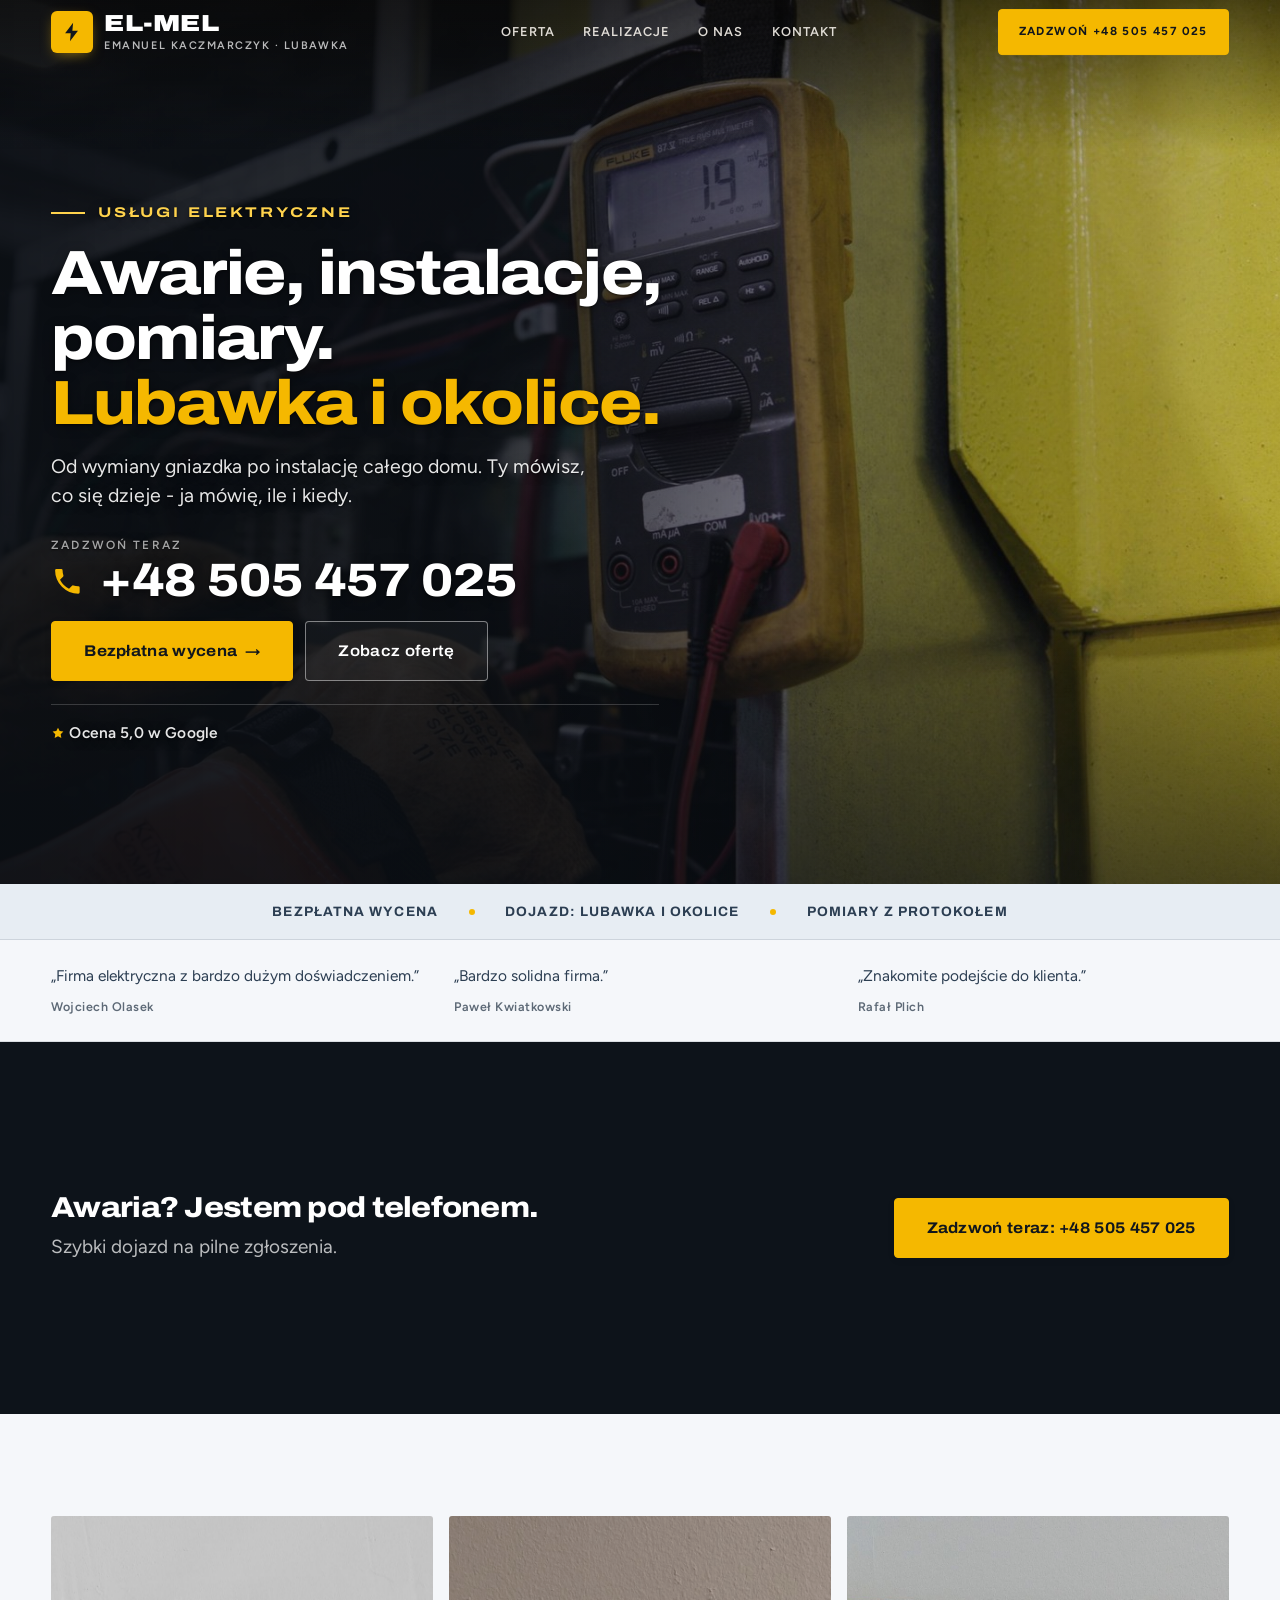
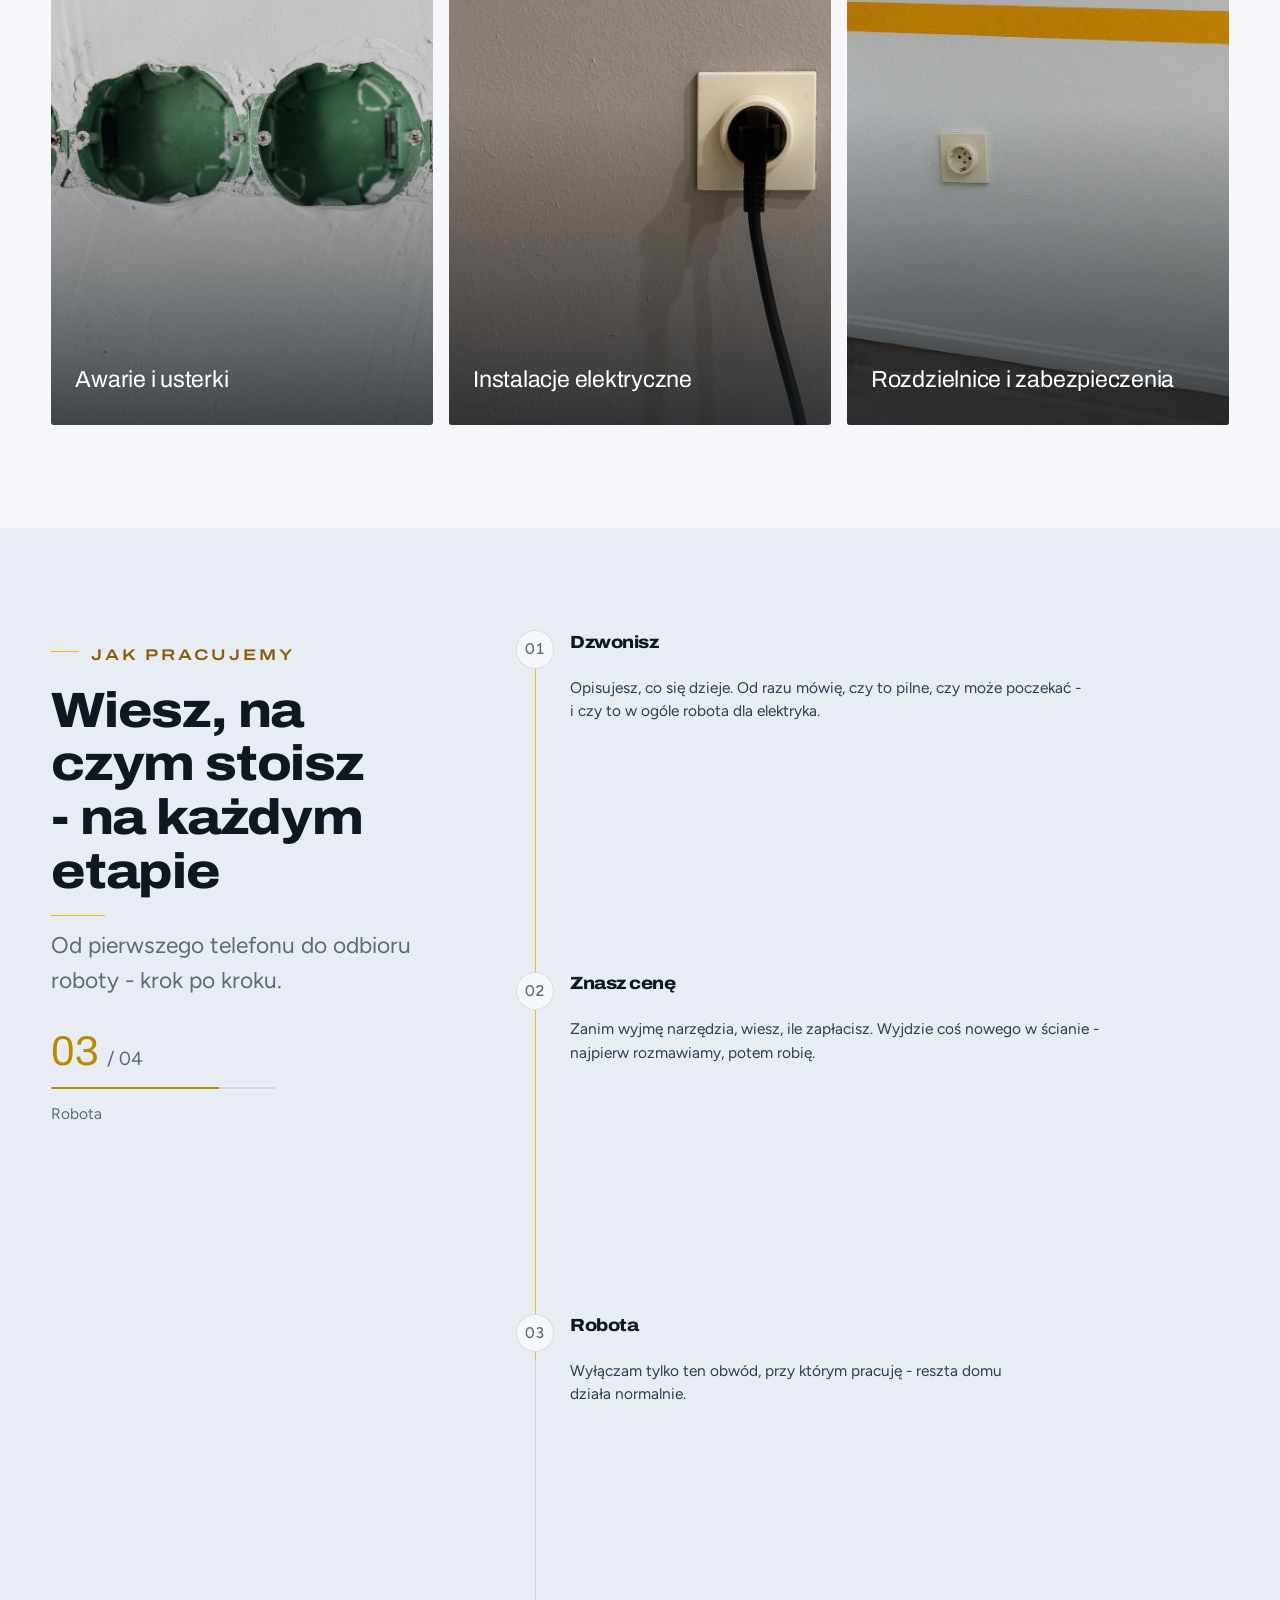
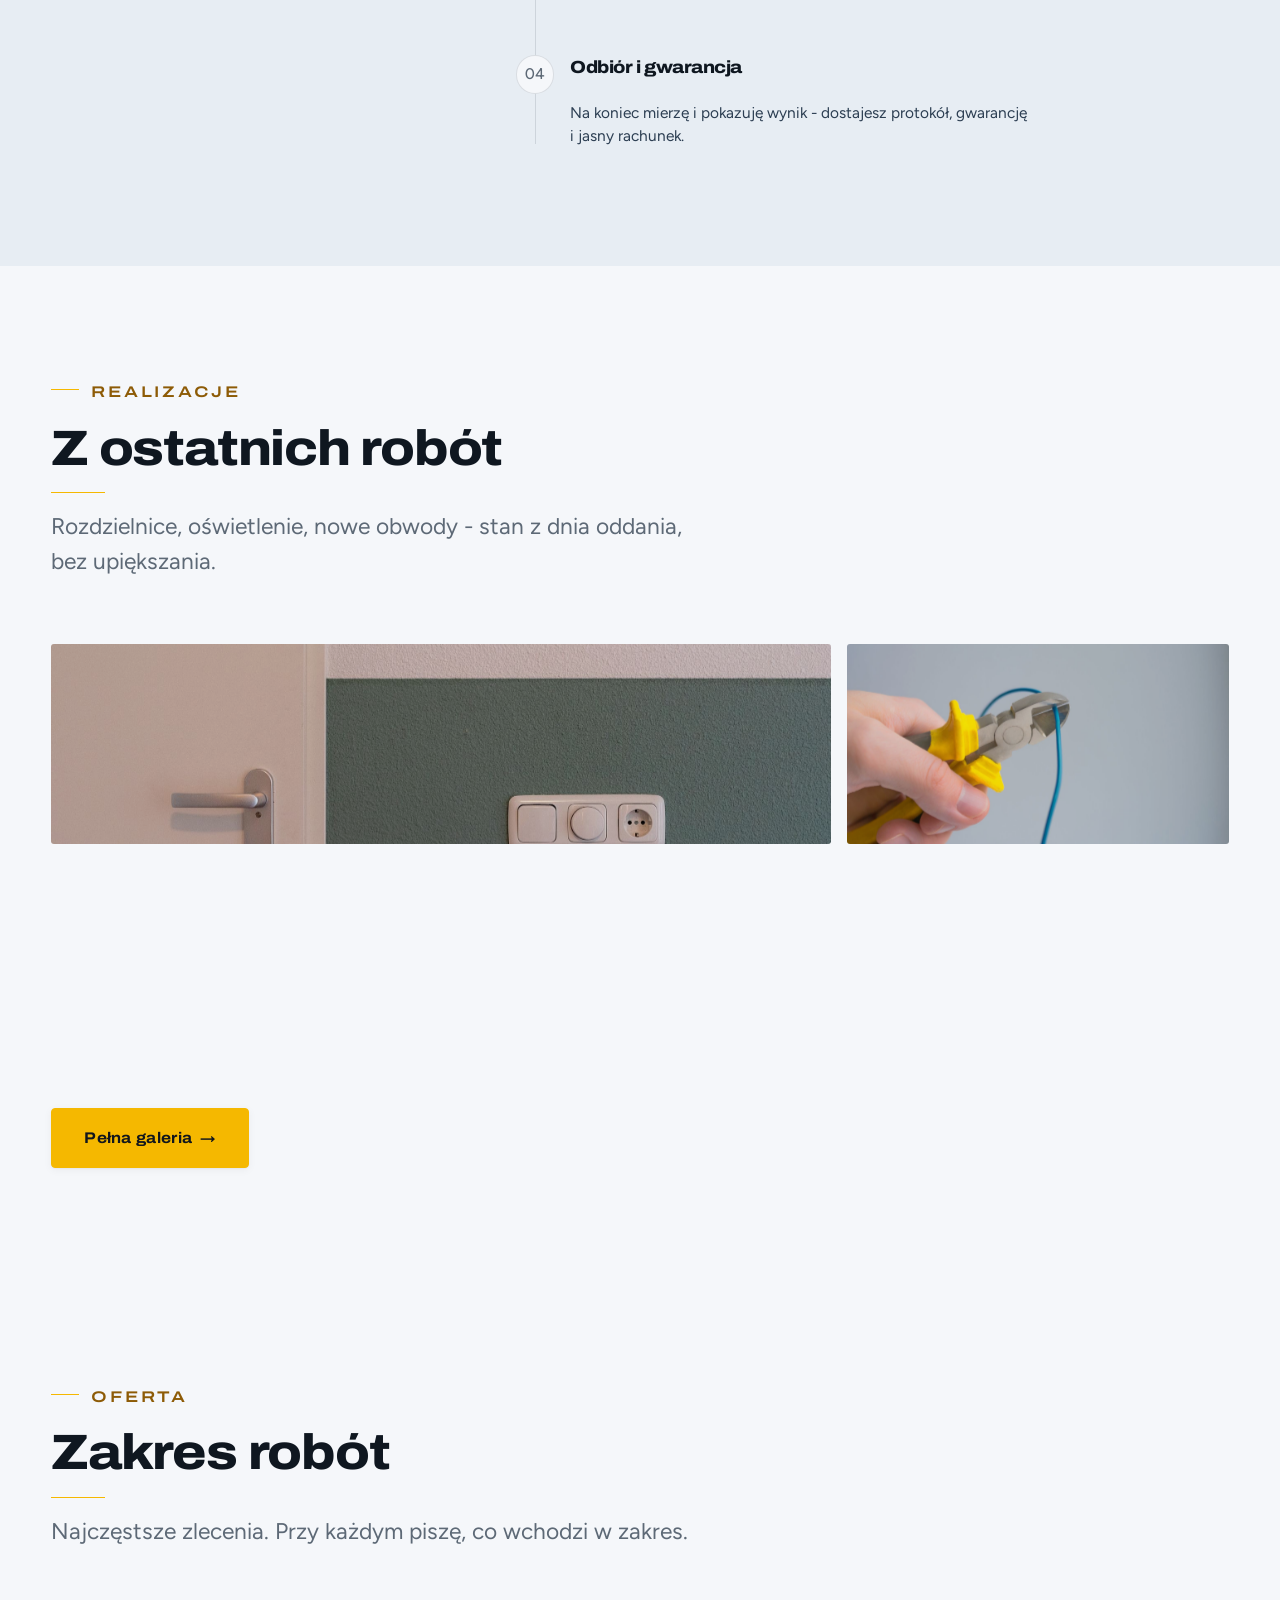
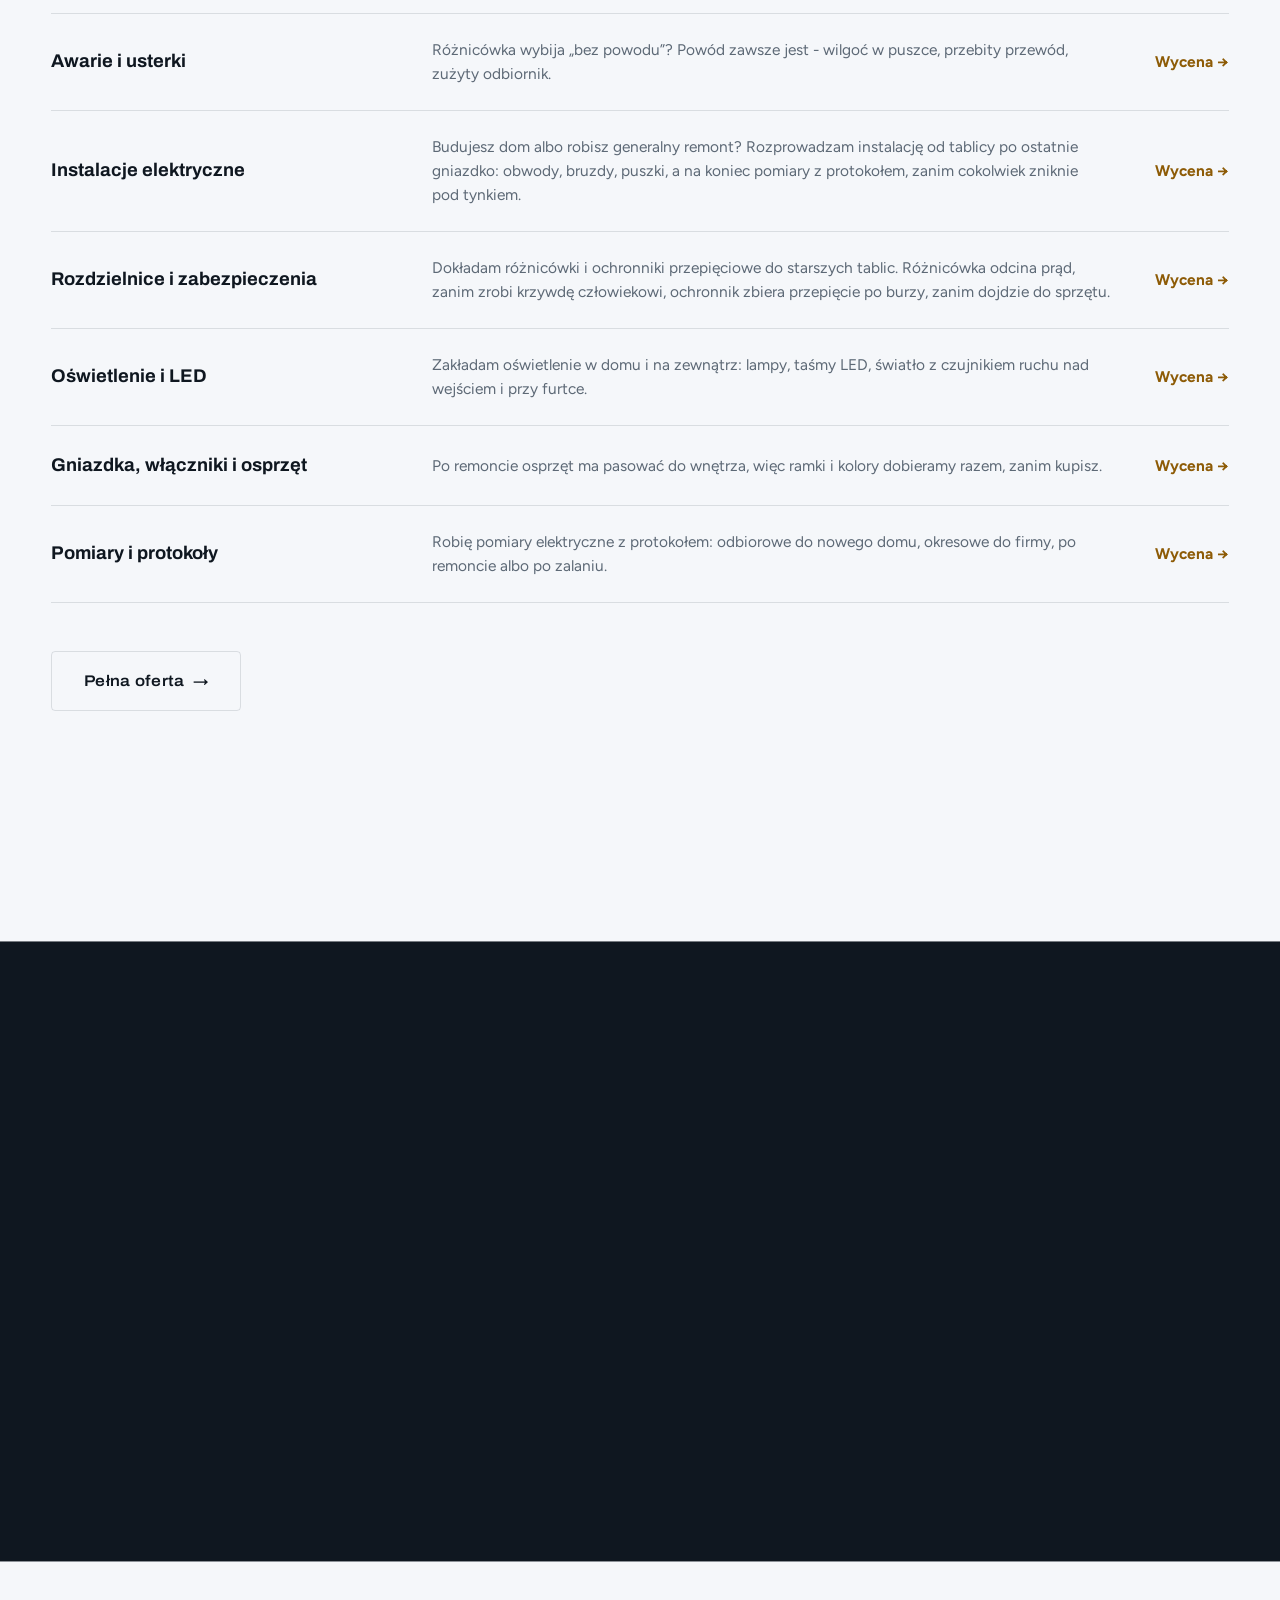
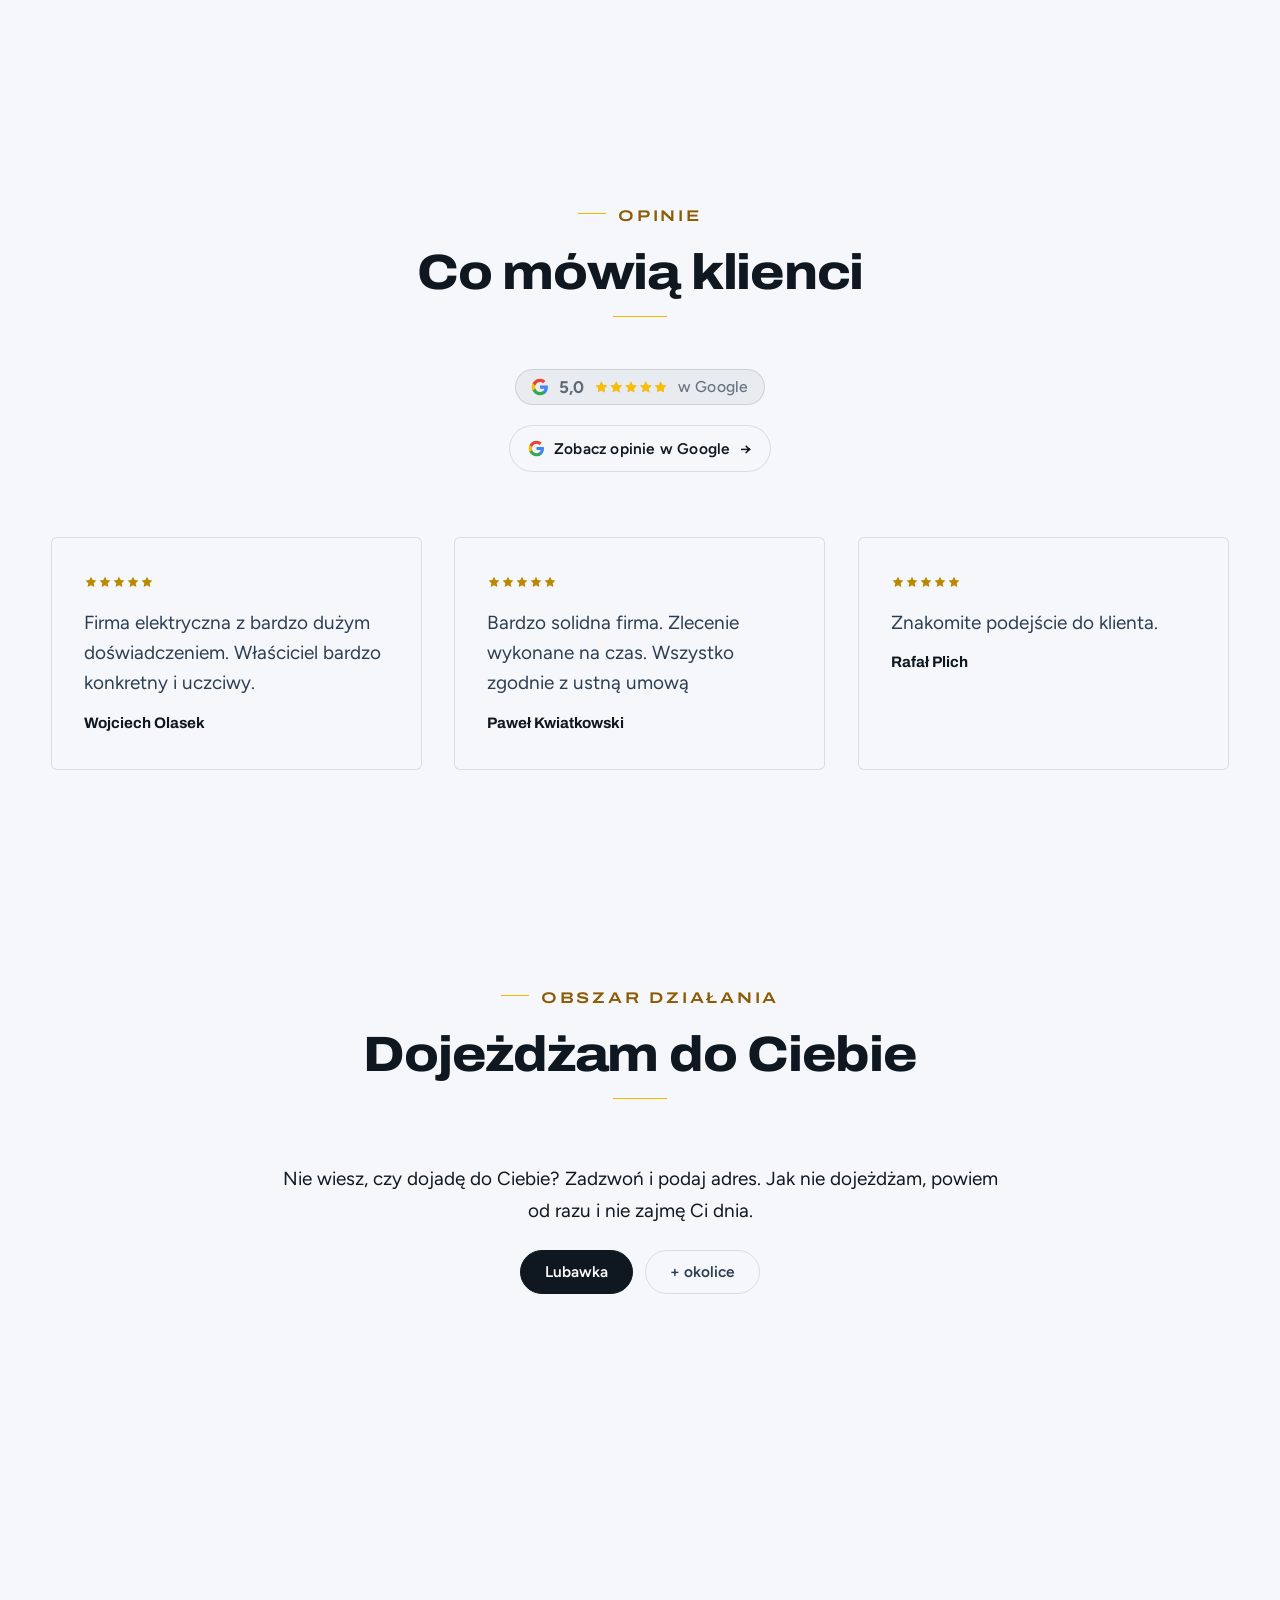
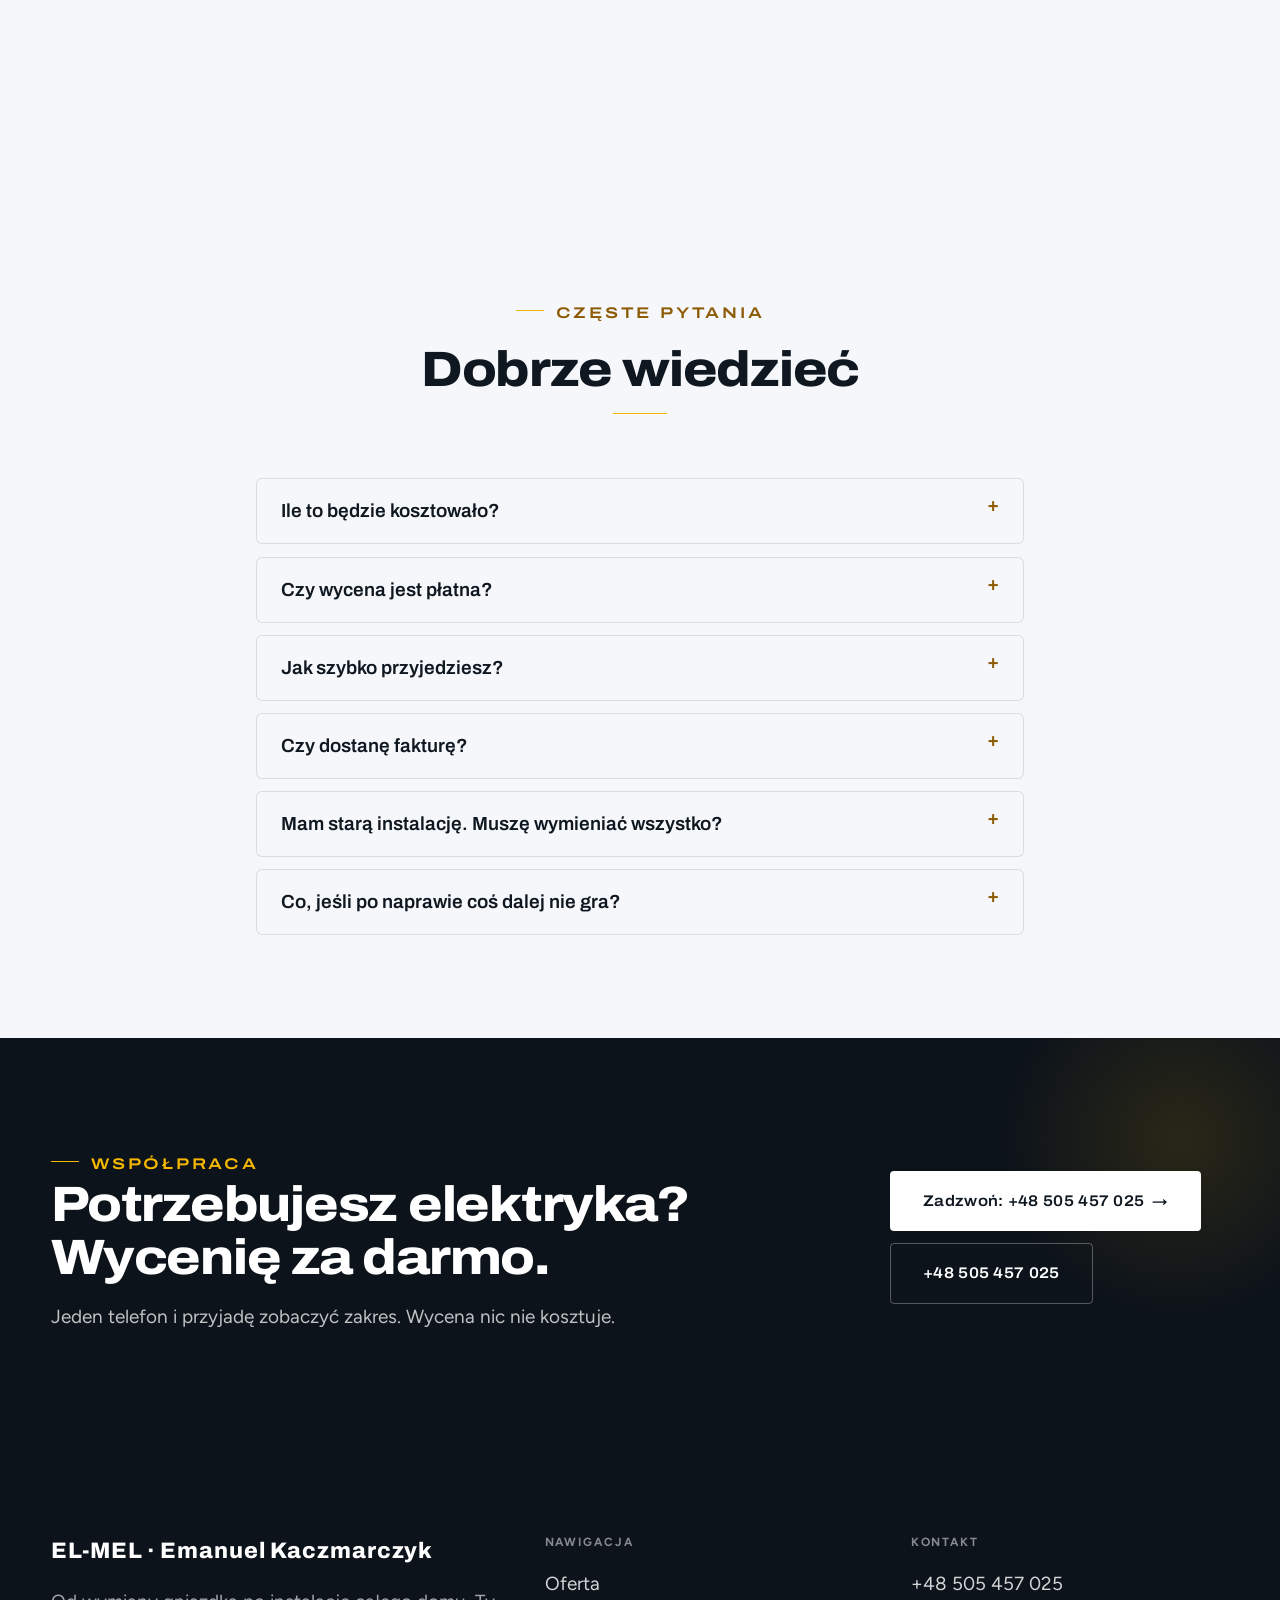
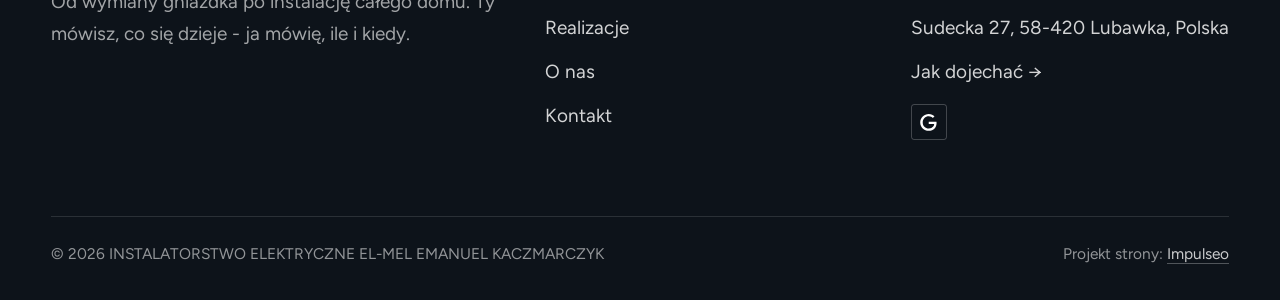
==== commit 051127b5: "Odświeżenie: logo EL-MEL, typografia Archivo/Figtree, nowe hero, żółty akcent Co-Authored-By: Claude" ====
--- a/index.html
+++ b/index.html
@@ -20,14 +20,14 @@
 <script type="application/ld+json">{"@context": "https://schema.org", "@type": "Electrician", "name": "INSTALATORSTWO ELEKTRYCZNE EL-MEL EMANUEL KACZMARCZYK", "url": "https://kris20032.github.io/instalatorstwo-elektryczne-el-mel-emanuel-kaczmarczyk/", "telephone": "+48505457025", "image": "https://kris20032.github.io/instalatorstwo-elektryczne-el-mel-emanuel-kaczmarczyk/img/og.jpg", "areaServed": "Lubawka", "sameAs": ["https://maps.google.com/?cid=8699255477340169884&g_mp=Cidnb29nbGUubWFwcy5wbGFjZXMudjEuUGxhY2VzLlNlYXJjaFRleHQQAhgEIAA"]}</script>
 <link rel="preconnect" href="https://fonts.googleapis.com">
 <link rel="preconnect" href="https://fonts.gstatic.com" crossorigin>
-<link href="https://fonts.googleapis.com/css2?family=Sora:wght@600;700;800&family=Manrope:wght@400;500;600&display=swap" rel="stylesheet">
-<link rel="stylesheet" href="assets/styles.css?v=7010539a">
+<link href="https://fonts.googleapis.com/css2?family=Archivo:wdth,wght@100..125,500..900&family=Figtree:wght@400;500;600;700&display=swap" rel="stylesheet">
+<link rel="stylesheet" href="assets/styles.css?v=elmel2">
 </head>
 <body>
 
 <header class="nav">
   <div class="wrap nav-inner">
-    <a class="brand" href="index.html"><span class="name">EMANUEL KACZMARCZYK</span><span class="sub">Lubawka</span></a>
+    <a class="brand brand-el" href="index.html" aria-label="EL-MEL Emanuel Kaczmarczyk, Lubawka"><span class="bm-ico" aria-hidden="true"><svg viewBox="0 0 24 24" width="22" height="22"><path d="M13.2 2 4.5 13.4h6.1L9.8 22l8.7-11.4h-6.1L13.2 2Z" fill="currentColor"/></svg></span><span class="bm-txt"><span class="bm-name">EL-MEL</span><span class="bm-sub">Emanuel Kaczmarczyk · Lubawka</span></span></a>
     <nav class="nav-links">
       <a href="oferta.html">Oferta</a>
       <a href="realizacje.html">Realizacje</a>
@@ -41,16 +41,16 @@
 
 <main>
 <section class="hero-fach">
-  <img class="hf-photo" src="img/hero.jpg" fetchpriority="high" data-rotate="img/g15.jpg|img/g14.jpg" alt="INSTALATORSTWO ELEKTRYCZNE EL-MEL EMANUEL KACZMARCZYK" width="1880" height="1251">
+  <img class="hf-photo" src="img/g9.jpg" fetchpriority="high" alt="Elektryk EL-MEL wykonuje pomiary miernikiem" width="1880" height="992">
   <div class="hf-panel">
     <div class="hf-inner">
       <span class="hf-kicker">Usługi elektryczne</span>
-      <h1 class="hf-title">Awarie, instalacje, pomiary. Lubawka i okolice. <em></em></h1>
+      <h1 class="hf-title">Awarie, instalacje, pomiary. <em>Lubawka i okolice.</em></h1>
       <p class="hf-lead">Od wymiany gniazdka po instalację całego domu. Ty mówisz, co się dzieje - ja mówię, ile i kiedy.</p>
       <a class="hf-phone" href="tel:+48505457025"><span class="hf-phone-lab">Zadzwoń teraz</span><span class="hf-phone-num"><svg class="ico-tel" width="16" height="16" viewBox="0 0 24 24" fill="none" aria-hidden="true"><path d="M6.6 10.8a15.5 15.5 0 0 0 6.6 6.6l2.2-2.2a1 1 0 0 1 1-.24 11.4 11.4 0 0 0 3.6.58 1 1 0 0 1 1 1V20a1 1 0 0 1-1 1A17 17 0 0 1 3 4a1 1 0 0 1 1-1h3.5a1 1 0 0 1 1 1c0 1.25.2 2.46.58 3.6a1 1 0 0 1-.25 1l-2.23 2.2Z" fill="currentColor"/></svg> +48 505 457 025</span></a>
       <div class="hf-actions">
-        <a href="kontakt.html" class="btn btn-accent">Zadzwoń: +48 505 457 025 <span class="arr">→</span></a>
-        <a href="tel:+48505457025" class="btn btn-ghost hf-ghost">Zadzwoń +48 505 457 025</a>
+        <a href="kontakt.html" class="btn btn-accent">Bezpłatna wycena <span class="arr">→</span></a>
+        <a href="oferta.html" class="btn btn-ghost hf-ghost">Zobacz ofertę</a>
       </div>
       <div class="hf-trust"><svg class="ico-star" width="14" height="14" viewBox="0 0 24 24" style="vertical-align:-2px" aria-hidden="true"><path d="M12 2.8l2.85 5.8 6.4.93-4.63 4.5 1.1 6.37L12 17.4l-5.72 3 1.1-6.37-4.63-4.5 6.4-.93L12 2.8Z" fill="currentColor"/></svg> Ocena 5,0 w Google</div>
     </div>
@@ -209,7 +209,7 @@
   <div class="wrap">
     <div class="foot-grid">
       <div class="foot-brand">
-        <div class="name">INSTALATORSTWO ELEKTRYCZNE EL-MEL EMANUEL KACZMARCZYK</div>
+        <div class="name">EL-MEL · Emanuel Kaczmarczyk</div>
         <p>Od wymiany gniazdka po instalację całego domu. Ty mówisz, co się dzieje - ja mówię, ile i kiedy.</p>
       </div>
       <div class="foot-col">
--- a/assets/styles.css
+++ b/assets/styles.css
@@ -1856,3 +1856,48 @@
 .btn-accent{color:#fff}
 .nav .nav-links a.btn-accent{color:#fff}
 .btn-accent[data-accent-d],.cta-d .btn-accent{color:#fff}
+
+/* ===== EL-MEL refresh 25.11.2026: logo, typografia, hero, akcent ===== */
+:root{
+  --accent:#f5b800; --accent-d:#b98a00; --accent-soft:rgba(245,184,0,.12);
+  --ink:#0f1720; --dark:#0d131a;
+  --font-display:'Archivo','Figtree',sans-serif;
+  --font-body:'Figtree',sans-serif;
+}
+h1,h2,h3,.hf-title{font-family:var(--font-display);font-stretch:112%;font-weight:800;letter-spacing:-.025em}
+h2{font-weight:800}
+.eyebrow,.hf-kicker{font-family:var(--font-display);font-stretch:125%}
+body{line-height:1.7}
+/* przyciski: żółty akcent + ciemny tekst (kontrast) */
+.btn-accent{background:var(--accent)!important;border-color:var(--accent)!important;color:#11161c!important;font-weight:700}
+.btn-accent:hover{filter:brightness(1.06)}
+.btn{font-family:var(--font-display);font-stretch:110%;border-radius:4px}
+
+/* logo / wordmark */
+.nav .brand.brand-el{display:flex;flex-direction:row;align-items:center;gap:.7rem;line-height:1;overflow:visible}
+.brand-el .bm-ico{display:grid;place-items:center;width:42px;height:42px;flex:none;border-radius:6px;
+  background:var(--accent);color:#11161c;box-shadow:0 4px 14px -4px rgba(245,184,0,.55)}
+.brand-el .bm-txt{display:flex;flex-direction:column;gap:5px;min-width:0}
+.brand-el .bm-name{font-family:var(--font-display);font-stretch:125%;font-weight:900;font-size:1.45rem;letter-spacing:.01em;color:#fff}
+.brand-el .bm-sub{font-family:var(--font-body);font-size:.68rem;font-weight:600;letter-spacing:.14em;text-transform:uppercase;color:rgba(255,255,255,.72);white-space:nowrap}
+.nav.nav-solid .brand-el .bm-name{color:var(--ink)}
+.nav.nav-solid .brand-el .bm-sub{color:var(--muted)}
+@media(max-width:680px){.brand-el .bm-ico{width:36px;height:36px}.brand-el .bm-name{font-size:1.2rem}.brand-el .bm-sub{font-size:.6rem;letter-spacing:.1em}}
+.nav .nav-links a{font-family:var(--font-body);letter-spacing:.08em}
+
+/* hero: czytelność */
+.hf-photo{object-position:68% 50%}
+.hero-fach::after{background:
+  linear-gradient(90deg,rgba(10,14,19,.93) 0%,rgba(10,14,19,.86) 38%,rgba(10,14,19,.45) 66%,rgba(10,14,19,.12) 100%),
+  linear-gradient(0deg,rgba(10,14,19,.55) 0%,rgba(10,14,19,0) 35%)}
+.hero-fach{--accent-lit:#ffd34d;--accent-strong:var(--accent)}
+.hf-title{font-size:clamp(2.3rem,1.6rem + 2.9vw,3.9rem);line-height:1.04}
+.hf-phone{margin:var(--space-5) 0 var(--space-4)}
+.hf-title em{display:block;color:var(--accent)}
+.hf-lead{color:rgba(255,255,255,.9);font-size:clamp(1.05rem,1rem + .3vw,1.22rem);max-width:34rem}
+.hf-phone-num{font-stretch:110%}
+.hf-phone-num .ico-tel{color:var(--accent)}
+.hf-trust .ico-star{color:var(--accent)}
+.hf-ghost{border-color:rgba(255,255,255,.45)!important;color:#fff!important;background:rgba(255,255,255,.04)}
+.hf-ghost:hover{background:#fff!important;color:#11161c!important}
+@media(max-width:680px){.hero-fach::after{background:linear-gradient(180deg,rgba(10,14,19,.55) 0%,rgba(10,14,19,.82) 45%,rgba(10,14,19,.94) 100%)}}
